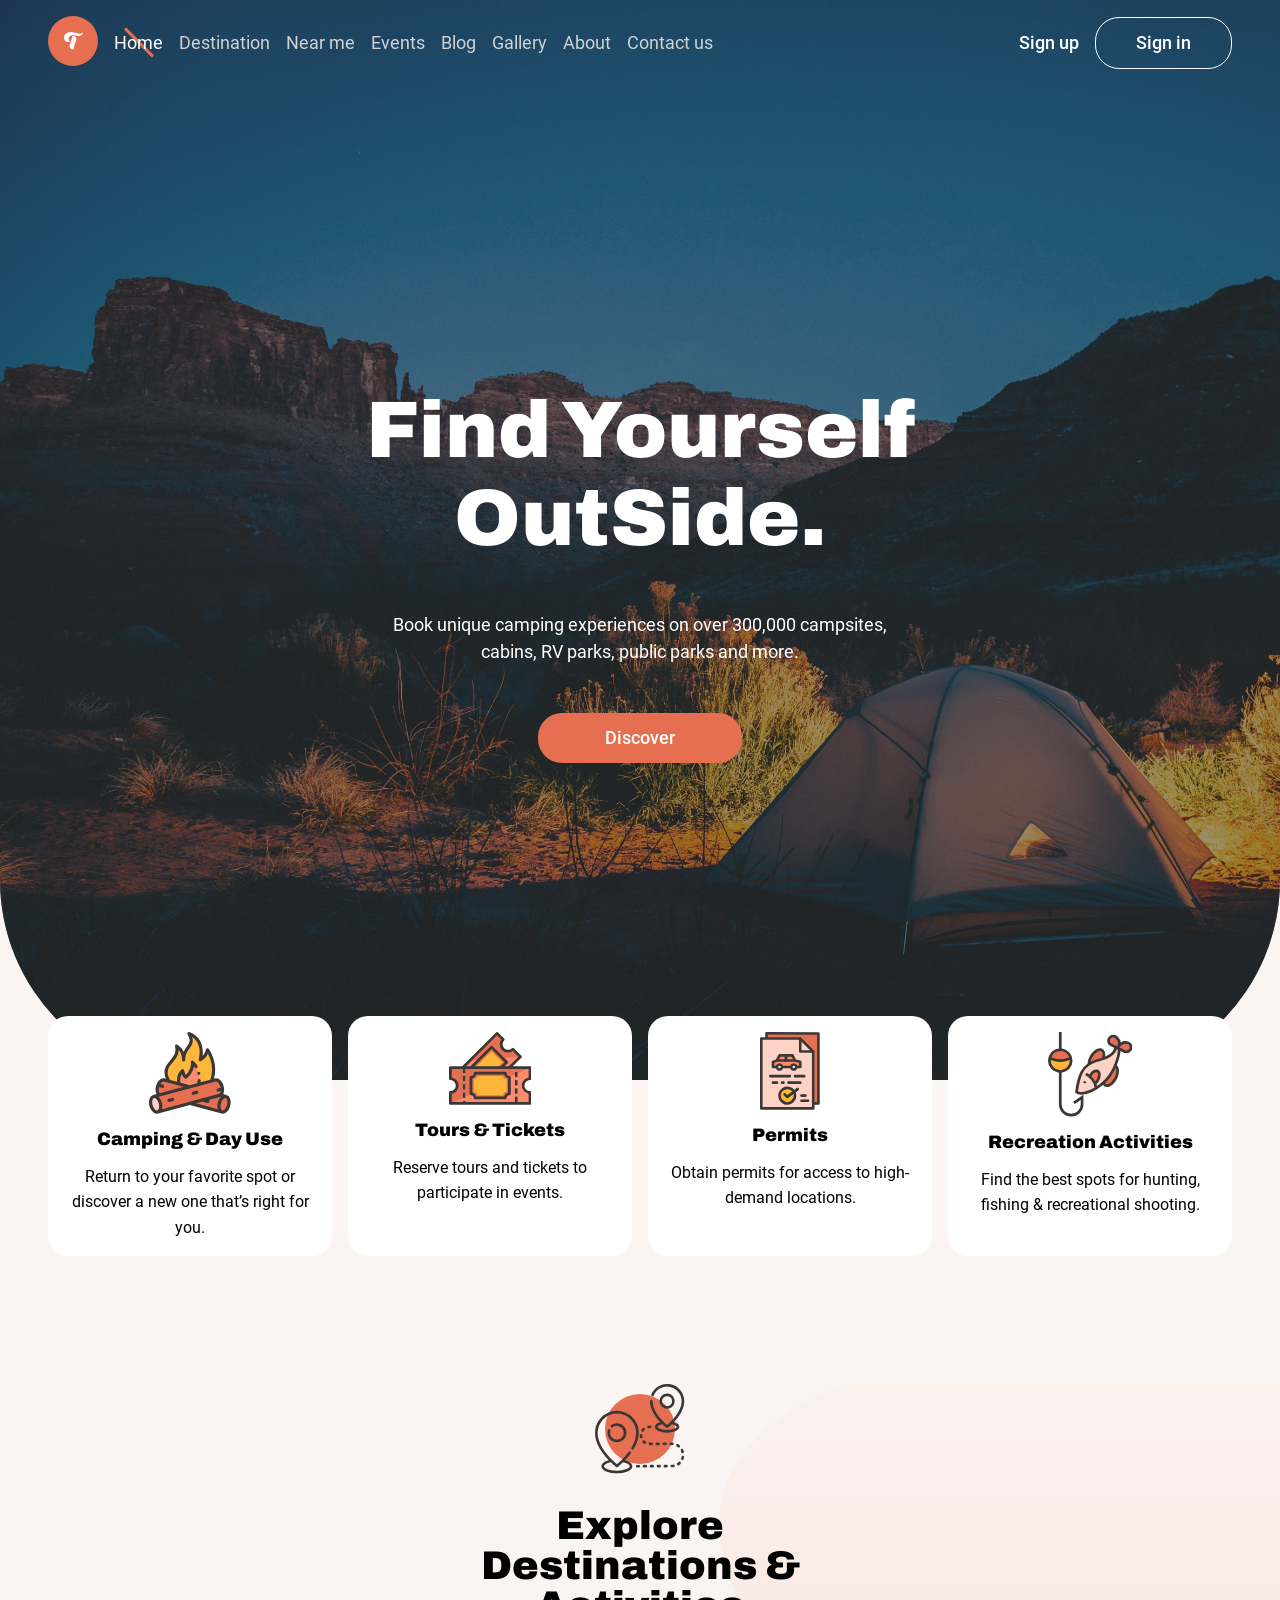
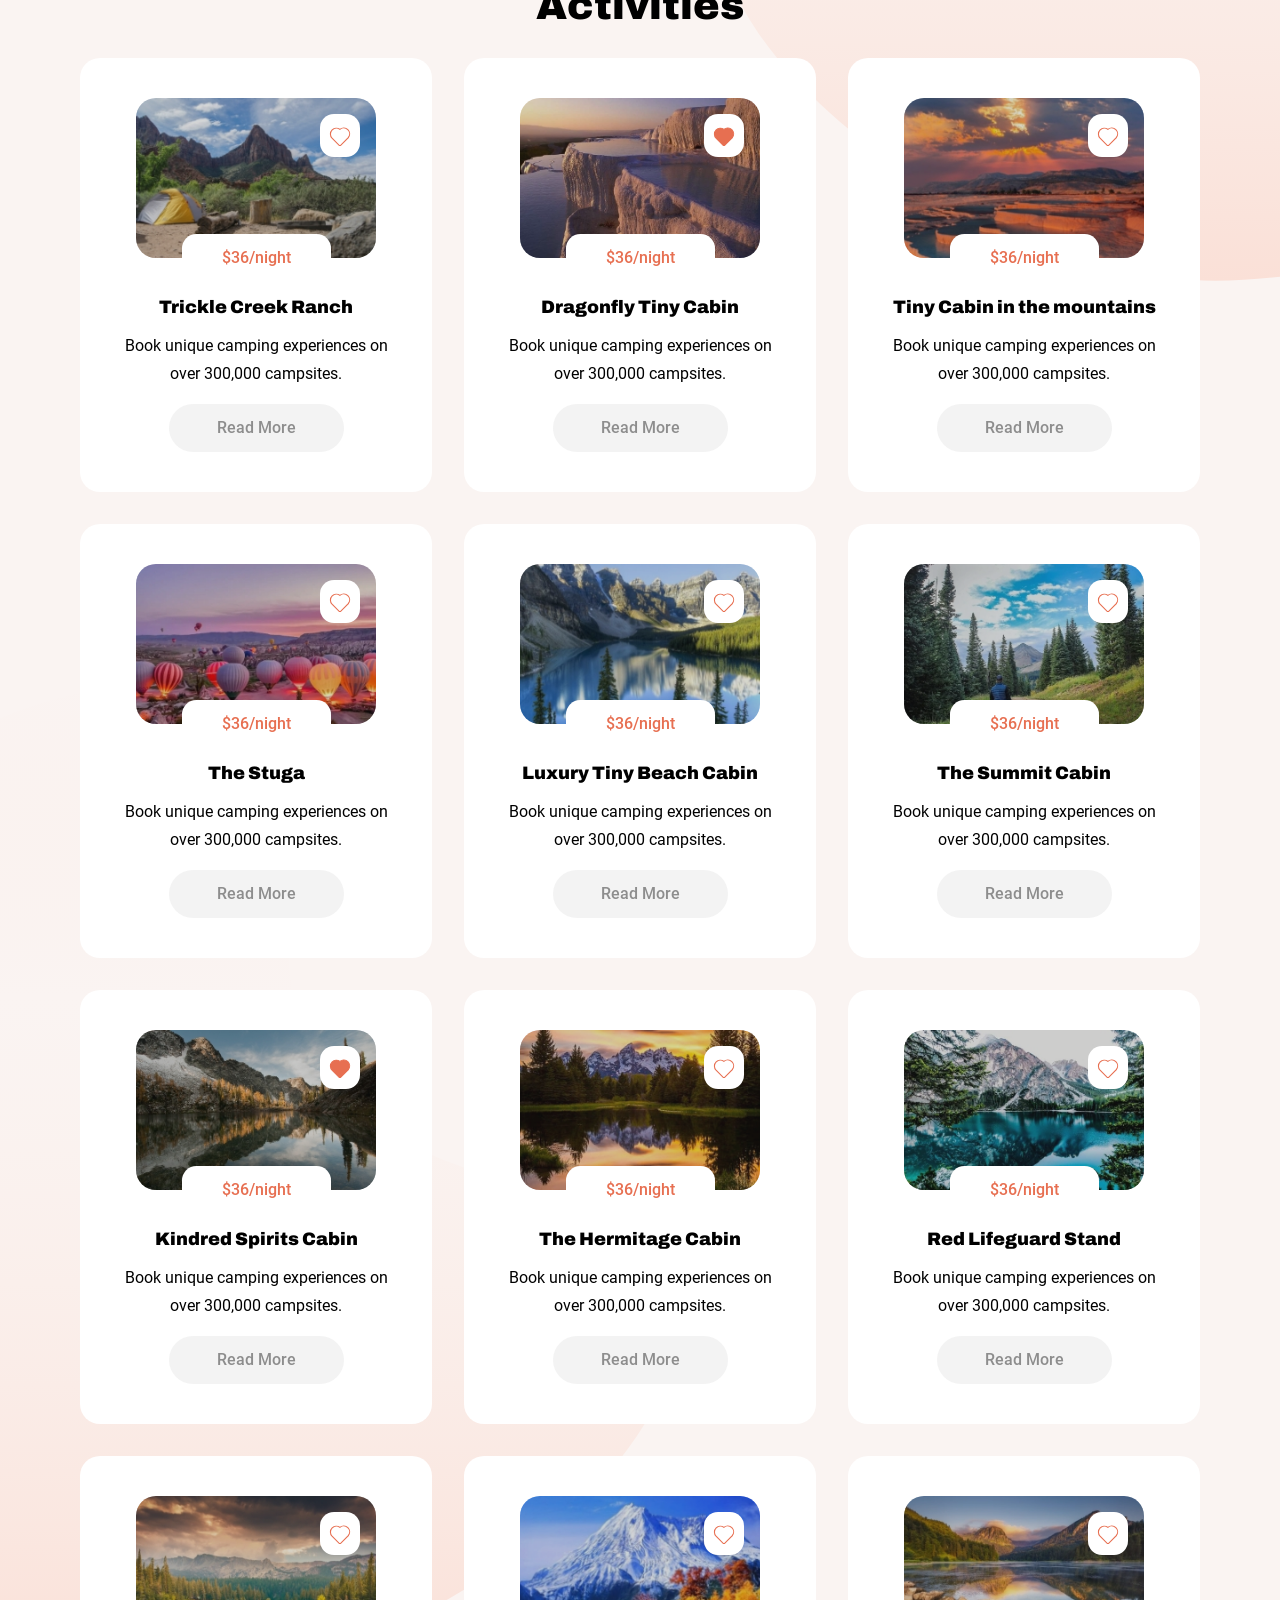
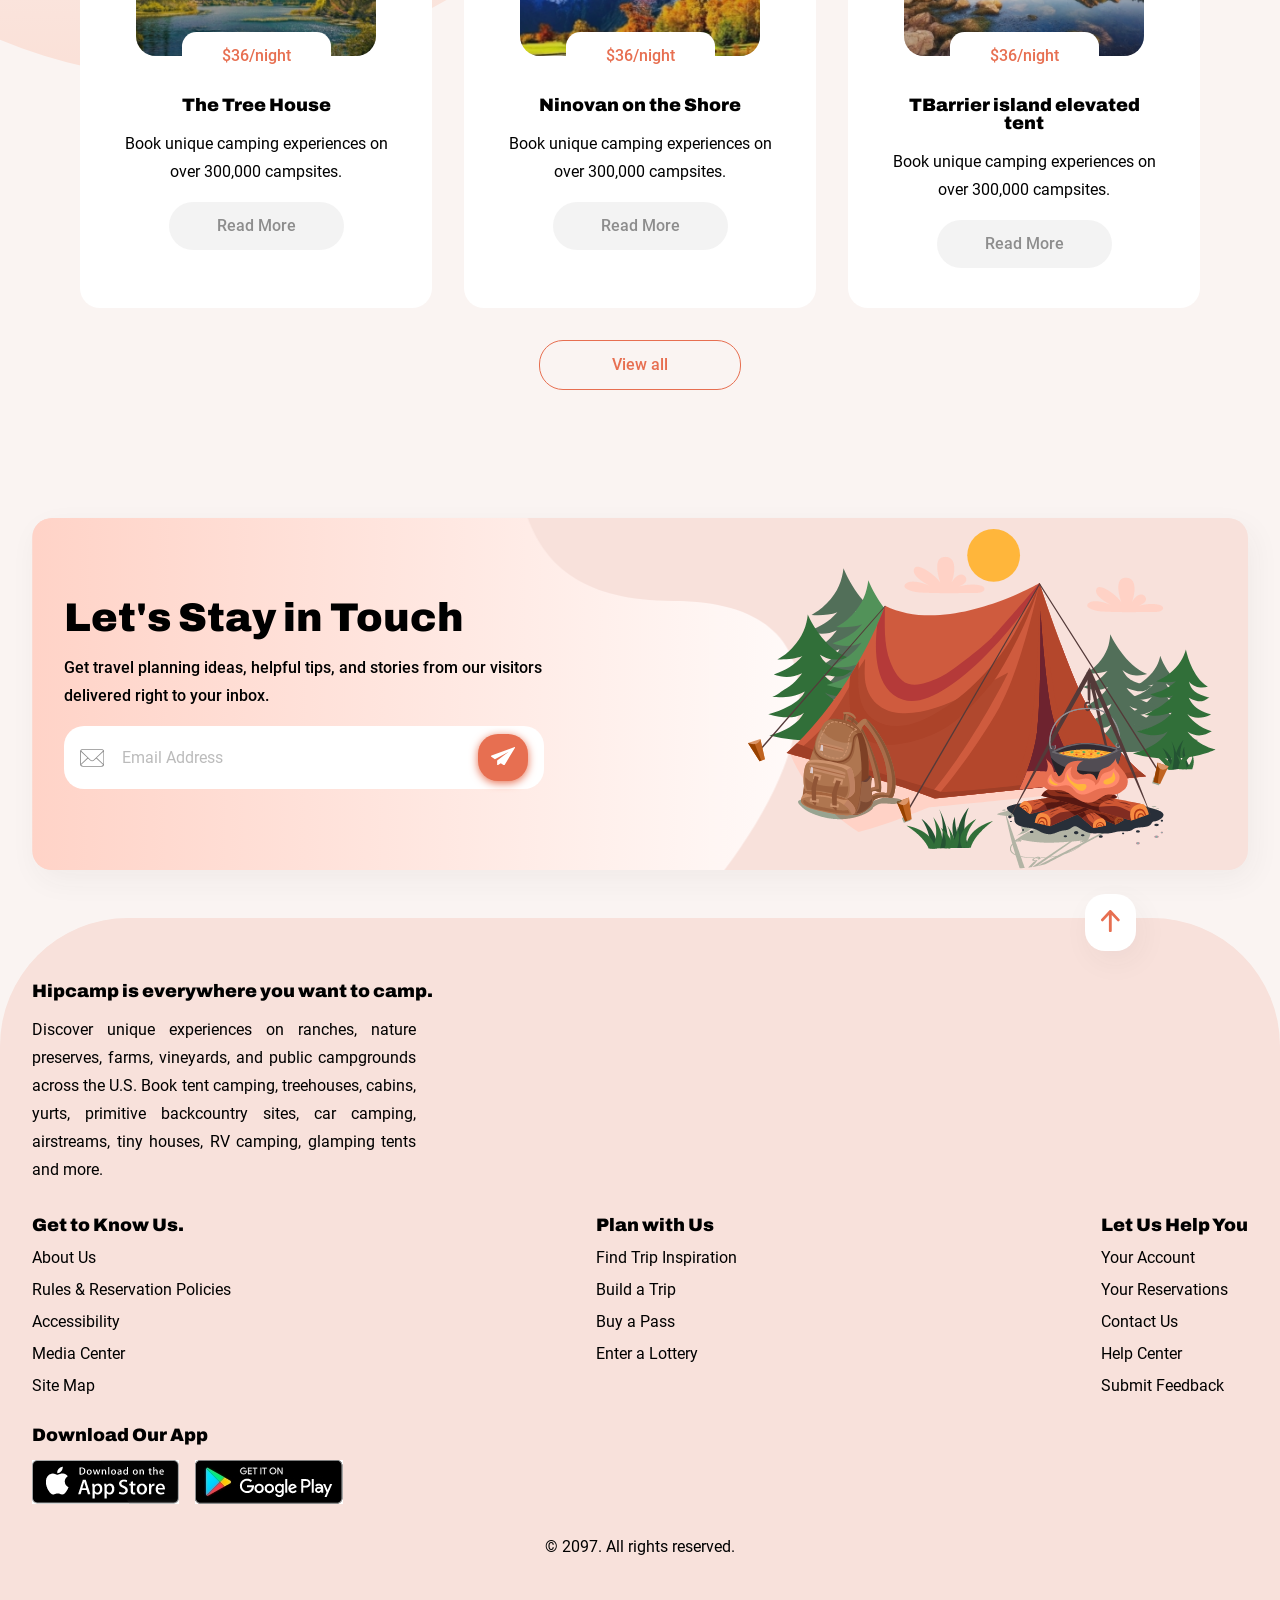
==== index/index.html @ ae7e3929 "Debug Shapes of Main" ====
<!DOCTYPE html>
<html lang="en" dir="ltr">
<head>
    <meta charset="UTF-8">
    <meta name="viewport" content="width=device-width, initial-scale=1.0">

    <link rel="stylesheet" href="../styles/ResetCss.css">
    <link rel="stylesheet" href="../styles/Add_fonts.css">
    <link rel="stylesheet" href="../styles/root.css">

    <link rel="stylesheet" href="../styles/HeaderStyle.css">
    <link rel="stylesheet" href="../styles/MainStyle.css">
    <link rel="stylesheet" href="../styles/FooterStyle.css">

    <link rel="stylesheet" href="../styles/RES_Header.css">
    <link rel="stylesheet" href="../styles/RES_Main.css">
    <link rel="stylesheet" href="../styles/RES_Footer.css">
    <link rel="stylesheet" href="../styles/RES_ExtraLargeSizes.css">





    <link rel="stylesheet" href="../styles/TransAndAnim.css">


    <link rel="Icon" href="../images/favIcon/fav_icon.svg">
    <title>Camping Web</title>
    
</head>
<body>
    <header class="Header-Container">
        
        <section class="Header-Top-Container">
            <nav class="Top__navigation-Container">
                <section class="navigation-left-views">
                    <div class="navigation-left-views__items   navigation-left-views__Webicon">
                        <a href="#">
                            <svg xmlns="http://www.w3.org/2000/svg" width="50" height="50" viewBox="0 0 50 50"><g transform="translate(0 -0.266)"><circle cx="25" cy="25" r="25" transform="translate(0 0.266)" fill="#e76f51"/><path d="M18.962-15.292a4.18,4.18,0,0,1-.3,1.237A3.231,3.231,0,0,1,17.951-13a3.642,3.642,0,0,1-1.139.756,5.089,5.089,0,0,1-1.6.373,7.131,7.131,0,0,1-1.757-.059q-.854-.137-1.7-.314t-1.678-.324A6.871,6.871,0,0,0,8.4-12.661a5.757,5.757,0,0,0-1.394.294,3.813,3.813,0,0,0-1.217.677,3.266,3.266,0,0,0-.854,1.119,3.674,3.674,0,0,0-.324,1.6,3.04,3.04,0,0,0,.236,1.227,4.13,4.13,0,0,0,.54.923,3.008,3.008,0,0,0,.579.579q.275.2.353.177a6.332,6.332,0,0,1-2.748.2A4.347,4.347,0,0,1,1.53-6.762,4.028,4.028,0,0,1,.313-8.46a4.731,4.731,0,0,1-.275-2.2,5.461,5.461,0,0,1,.638-2.12,5.239,5.239,0,0,1,1.355-1.6,6.385,6.385,0,0,1,1.953-1.031,8.462,8.462,0,0,1,2.434-.412,10.11,10.11,0,0,1,2.365.2q1.148.236,2.248.55t2.13.6a10.79,10.79,0,0,0,2.022.363,5.8,5.8,0,0,0,1.934-.167A4.707,4.707,0,0,0,18.962-15.292ZM7.93-9.343q.039-.118.147-.471a3.866,3.866,0,0,0,.147-.756,2.423,2.423,0,0,0-.049-.785.807.807,0,0,0-.422-.559q.393.02.471.02h.51a4.481,4.481,0,0,1,2.13.53,3.007,3.007,0,0,1,1.129,1.129,2.883,2.883,0,0,1,.353,1.384,3.964,3.964,0,0,1-.2,1.3L9.971-1.118Q9.932-1,9.824-.647a3.866,3.866,0,0,0-.147.756,2.423,2.423,0,0,0,.049.785.807.807,0,0,0,.422.559q-.393-.02-.471-.02h-.51A4.481,4.481,0,0,1,7.037.9,3.007,3.007,0,0,1,5.908-.225a2.883,2.883,0,0,1-.353-1.384,3.964,3.964,0,0,1,.2-1.3Z" transform="translate(15.989 32.095)" fill="#fff"/></g></svg>
                        </a>
                    </div>
                    <div class="navigation-left-views__items   navigation-left-views__text --SelectedTab"><a href="#">Home</a></div>
                    <div class="navigation-left-views__items   navigation-left-views__text"><a href="#">Destination</a></div>
                    <div class="navigation-left-views__items   navigation-left-views__text"><a href="#">Near me</a> </div>
                    <div class="navigation-left-views__items   navigation-left-views__text"><a href="#">Events</a></div>
                    <div class="navigation-left-views__items   navigation-left-views__text"><a href="#">Blog</a></div>
                    <div class="navigation-left-views__items   navigation-left-views__text"><a href="#">Gallery</a></div>
                    <div class="navigation-left-views__items   navigation-left-views__text"><a href="#">About</a></div>
                    <div class="navigation-left-views__items   navigation-left-views__text"><a href="#">Contact us</a> </div>



                </section>
                <section class="TopHeadr-Container-buttons">
                    <a href="#" class="__nav-buttons">Sign up</a>
                    <a href="#" class="__nav-buttons">Sign in</a>
                </section>
                <div class="navigation-views__Menuicon">
                    <a href="#">
                        <svg xmlns="http://www.w3.org/2000/svg" width="22.487" height="13" viewBox="0 0 22.487 13">
                            <g id="Group_319" data-name="Group 319" transform="translate(-358.756 -58.5)">
                              <line id="Line_2" data-name="Line 2" x2="20.487" transform="translate(359.756 59.5)" fill="none" stroke="#e76f51" stroke-linecap="round" stroke-width="2"/>
                              <line id="Line_3" data-name="Line 3" x2="20.487" transform="translate(359.756 65.5)" fill="none" stroke="#e76f51" stroke-linecap="round" stroke-width="2"/>
                              <line id="Line_4" data-name="Line 4" x2="20.487" transform="translate(359.756 70.5)" fill="none" stroke="#e76f51" stroke-linecap="round" stroke-width="2"/>
                            </g>
                          </svg>
                    </a>
                </div>
            </nav>
            <section class="Container_Top__title-Continer">
                <div class="Top__title-Continer">
                    <div class="Top__title--items   __title--item-tilte">
                        <h1>Find Yourself OutSide.</h1>
                    </div>
                    <div class="Top__title--items  __title--item-detail">
                        <p>Book unique camping experiences on over 300,000 campsites, cabins, RV parks, public parks and more.</p>
                    </div>
                    <div class="Top__title--items  __title--item-button">
                        <a href="#" class="__title--item-Discover-button">Discover</a>
                    </div>
                </div>
            </section>

        </section>

        <section class="Header-Bottom-Container">
            <div class="Header-Bottom-Container__item-Continer">
                <div class="Header-Bottom-Container__items-icon">
                    <svg xmlns="http://www.w3.org/2000/svg" width="81.718" height="81.654" viewBox="0 0 81.718 81.654"><g transform="translate(0 1.595)"><ellipse cx="4.784" cy="7.974" rx="4.784" ry="7.974" transform="translate(0 64.202) rotate(-15.009)" fill="#ffd2c6"/><path d="M28.8,317.021c2.552-.684,5.545,2.21,6.685,6.464s-.005,8.257-2.558,8.941l32.106-8.6L94.7,315.873a2.971,2.971,0,0,0,.855-.383c1.939-1.263,2.706-4.813,1.7-8.557-1.14-4.254-4.133-7.148-6.685-6.464l-3.788,1.015-13.1,3.511-8.648,2.317L34.517,315.49Z" transform="translate(-24.195 -254.061)" fill="#e76f51" fill-rule="evenodd"/><path d="M286.522,395.186Zm-.855.383L256,403.518l32.106,8.6c-2.552-.684-3.7-4.687-2.558-8.941s4.133-7.148,6.685-6.464l-5.712-1.531A2.969,2.969,0,0,1,285.668,395.569Z" transform="translate(-215.158 -333.757)" fill="#e76f51" fill-rule="evenodd"/><ellipse cx="7.974" cy="4.784" rx="7.974" ry="4.784" transform="translate(68.344 77.133) rotate(-74.991)" fill="#e76f51"/><path d="M53.322,315.491l30.521-8.178-10.568-2.832-10.228-2.74L58.3,300.47c-2.552-.684-5.545,2.21-6.685,6.464C50.615,310.678,51.383,314.228,53.322,315.491Z" transform="translate(-43 -254.062)" fill="#e76f51" fill-rule="evenodd"/><path d="M186.27,210.689l10.568,2.832,8.648-2.317c2.776-11.318-2.276-18.89-6.024-22.422,1.116,9.33-6.7,14.991-6.7,14.991-2.791-2.073-3.11-6.379-3.11-6.379-3.649,3.649-4.961,7.633-3.383,13.3Z" transform="translate(-155.995 -160.269)" fill="#ff8a6c" fill-rule="evenodd"/><path d="M120.047,60.42c-1.578-5.663-.266-9.646,3.383-13.3,0,0,.319,4.306,3.11,6.379,0,0,7.814-5.662,6.7-14.991,3.748,3.532,8.8,11.1,6.024,22.422l13.1-3.511c6.324-16.937-4.075-31.235-4.075-31.235a14.4,14.4,0,0,1-7.177,9.967C145.978,14.387,129.711,10,129.711,10c7.254,13.2-5.263,12.039-5.263,26.314,0-5.84-1.754-10.207-7.1-13.795,3.943,15.923-18.359,16.993-7.533,35.16Z" transform="translate(-89.772 -10.001)" fill="#ffb63b" fill-rule="evenodd"/></g><g transform="translate(0.016)"><path d="M81.256,67.249a5.7,5.7,0,0,0-3.784-4.233l-3.332-.893a7.94,7.94,0,0,0,.549-1.407,12.724,12.724,0,0,0-.1-6.66c-1.389-5.183-5.183-8.518-8.638-7.592l-.962.258a35.492,35.492,0,0,0-.566-20.169,36.758,36.758,0,0,0-4.633-9.706,1.595,1.595,0,0,0-2.859.656,12.516,12.516,0,0,1-3.351,6.539c1.126-9.475-1.95-15.288-4.952-18.6A18.966,18.966,0,0,0,40.338.056a1.595,1.595,0,0,0-1.813,2.308C42.093,8.856,40.516,11,37.9,14.539a26.973,26.973,0,0,0-3.226,5.224,16.847,16.847,0,0,0-6.225-6.972A1.595,1.595,0,0,0,26.015,14.5c1.575,6.36-1.55,10.046-4.859,13.948-3.791,4.472-8.034,9.479-4.192,18.355L15.7,46.463c-3.455-.926-7.25,2.409-8.638,7.592a11.7,11.7,0,0,0,.451,8.067l-3.333.893A5.7,5.7,0,0,0,.4,67.249,13.622,13.622,0,0,0,3.74,79.727a6.2,6.2,0,0,0,4.229,1.927A4.487,4.487,0,0,0,9.133,81.5h0l31.692-8.492L72.519,81.5a4.513,4.513,0,0,0,1.172.154c3.1,0,6.233-3.145,7.466-7.746a12.727,12.727,0,0,0,.1-6.661Zm-14.478-17.7c1.457-.39,3.787,1.81,4.732,5.336.074.277.137.555.189.833l-2.944.789a1.595,1.595,0,1,0,.825,3.081l2.224-.6a6.692,6.692,0,0,1-.181.85,2.681,2.681,0,0,1-1.543,2.03L12.935,77.18a12.656,12.656,0,0,0-.117-6.573,12.771,12.771,0,0,0-3.18-5.752ZM23.589,30.51c2.847-3.358,6-7.08,6.043-12.6,2.4,2.566,3.432,5.675,3.432,10.005a1.595,1.595,0,0,0,3.19,0c0-5.763,2.143-8.669,4.215-11.478,2.272-3.081,4.441-6.023,2.665-11.523a16.291,16.291,0,0,1,3.233,2.785c4.139,4.657,5.283,11.288,3.4,19.709a1.595,1.595,0,0,0,2.254,1.782,16.01,16.01,0,0,0,6.942-7.5,37.34,37.34,0,0,1,2.454,5.94,31.419,31.419,0,0,1-.065,20.07l-9.817,2.63c.09-.58.163-1.157.216-1.728a1.595,1.595,0,0,0-3.176-.293,25.921,25.921,0,0,1-.449,2.934l-7.3,1.956-9.252-2.479a10.392,10.392,0,0,1,1.26-8.525A9.123,9.123,0,0,0,35.8,46.379a1.6,1.6,0,0,0,1.887.011c.3-.215,6.21-4.59,7.3-12.067.247.353.494.728.736,1.127A1.595,1.595,0,0,0,48.447,33.8a23.5,23.5,0,0,0-3.9-4.849,1.595,1.595,0,0,0-2.677,1.35,13.912,13.912,0,0,1-2.592,9.8,18.188,18.188,0,0,1-2.453,2.845A9.373,9.373,0,0,1,35.232,38.6a1.595,1.595,0,0,0-2.718-1.01C28.929,41.176,27.52,45.1,28.169,49.8l-7.087-1.9c-4.917-8.637-1.632-12.512,2.508-17.4ZM10.1,55.064l3.04.815a1.595,1.595,0,0,0,.825-3.081l-2.648-.71c1.1-1.824,2.544-2.816,3.56-2.544l19.79,5.3L10.718,61.263C9.836,60.173,9.406,57.809,10.1,55.064Zm-6.52,18.02a9.653,9.653,0,0,1-.113-4.958A2.681,2.681,0,0,1,5.006,66.1a1.34,1.34,0,0,1,.348-.044,3.113,3.113,0,0,1,2,1.031,9.652,9.652,0,0,1,2.381,4.35c.945,3.527.025,6.6-1.43,6.987a2.682,2.682,0,0,1-2.351-.986,9.651,9.651,0,0,1-2.381-4.35Zm49.9-3.466c.025.008.049.017.074.024l4.917,1.317a1.594,1.594,0,0,0,1.107-2.975l11.327-3.035a4.456,4.456,0,0,0,.632-.222l.477.128a13.626,13.626,0,0,0-3.3,12.325L46.988,71.358Zm24.6,3.466c-.945,3.527-3.28,5.726-4.732,5.336s-2.375-3.461-1.43-6.987a9.65,9.65,0,0,1,2.381-4.35,3.112,3.112,0,0,1,2-1.031,1.347,1.347,0,0,1,.348.044,2.681,2.681,0,0,1,1.543,2.03A9.651,9.651,0,0,1,78.077,73.083Z" transform="translate(0.001 -0.001)" fill="#3b3735"/><path d="M301.967,250.476a1.6,1.6,0,1,0,1.6-1.595h0A1.594,1.594,0,0,0,301.967,250.476Z" transform="translate(-253.809 -209.19)" fill="#3b3735"/><path d="M116.819,417.224a1.6,1.6,0,0,0,.414-.055l3.513-.941a1.595,1.595,0,1,0-.825-3.081l-3.513.941a1.595,1.595,0,0,0,.412,3.136Z" transform="translate(-96.848 -347.213)" fill="#3b3735"/><path d="M268.806,372.174a1.6,1.6,0,0,0,.414-.055l3.513-.941a1.595,1.595,0,0,0-.825-3.081l-3.513.941a1.6,1.6,0,0,0,.412,3.136Z" transform="translate(-224.597 -309.347)" fill="#3b3735"/></g></svg>
                </div>
                <div class="Header-Bottom-Container__items-title">
                    <h5>Camping & Day Use</h5>
                </div>
                <div class="Header-Bottom-Container__items-details">
                    <p class="REB-Regular__details-2">Return to your favorite spot or discover a new one that’s right for you.</p>
                </div>
            </div>

            <div class="Header-Bottom-Container__item-Continer">
                <div class="Header-Bottom-Container__items-icon">
                    <svg xmlns="http://www.w3.org/2000/svg" width="82.405" height="72.79" viewBox="0 0 82.405 72.79"><g transform="translate(0 -28.001)"><path d="M123.552,51.843a6.868,6.868,0,0,1-9.713-9.713L107.709,36,72,71.708h46.7l12.361-12.361Z" transform="translate(-59.639 -6.625)" fill="#e76f51"/><path d="M72,184.36h46.7L131.057,172l-50.816,4.12Z" transform="translate(-59.639 -119.277)" fill="#ff8a6c"/><path d="M128,136.6,148.6,116l15.108,15.108-5.494,5.494Z" transform="translate(-106.025 -72.891)" fill="#e76f51"/><path d="M152,156.48,168.389,140l11.079,11.079-5.311,5.4Z" transform="translate(-125.905 -92.771)" fill="#ffb63b"/><path d="M80.791,253.853a6.867,6.867,0,0,1,6.867-6.867V236H8v10.987A6.867,6.867,0,0,1,8,260.72v10.987H87.658V260.72A6.867,6.867,0,0,1,80.791,253.853Z" transform="translate(-6.627 -172.29)" fill="#e76f51"/><path d="M8,271.708H87.658V260.72a6.867,6.867,0,0,1,0-13.734V236Z" transform="translate(-6.627 -172.29)" fill="#ff8a6c"/><g transform="translate(13.734 63.709)"><path d="M384,260h2.747v5.494H384Z" transform="translate(-331.81 -255.879)" fill="#fff"/><path d="M384,308h2.747v5.494H384Z" transform="translate(-331.81 -295.638)" fill="#fff"/><path d="M384,356h2.747v5.494H384Z" transform="translate(-331.81 -335.398)" fill="#fff"/><path d="M384,404h2.747v5.494H384Z" transform="translate(-331.81 -375.157)" fill="#fff"/><path d="M80,236h2.747v5.494H80Z" transform="translate(-80 -235.999)" fill="#fff"/><path d="M80,284h2.747v5.494H80Z" transform="translate(-80 -275.759)" fill="#fff"/><path d="M80,332h2.747v5.494H80Z" transform="translate(-80 -315.518)" fill="#fff"/><path d="M80,380h2.747v5.494H80Z" transform="translate(-80 -355.278)" fill="#fff"/><path d="M80,428h2.747v2.747H80Z" transform="translate(-80 -395.037)" fill="#fff"/></g><path d="M166.456,288.6V272.119a4.12,4.12,0,0,1-4.12-4.12H132.12a4.12,4.12,0,0,1-4.12,4.12V288.6a4.12,4.12,0,0,1,4.12,4.12h30.215A4.12,4.12,0,0,1,166.456,288.6Z" transform="translate(-106.025 -198.796)" fill="#e76f51"/><path d="M176.962,300.023V287.2a3.379,3.379,0,0,1-3.531-3.2h-25.9A3.379,3.379,0,0,1,144,287.2v12.819a3.379,3.379,0,0,1,3.531,3.2h25.9A3.379,3.379,0,0,1,176.962,300.023Z" transform="translate(-119.279 -212.049)" fill="#ffb63b"/><g transform="translate(0 28.001)"><path d="M81.031,76.07A1.373,1.373,0,0,0,82.4,74.7V63.709a1.373,1.373,0,0,0-1.373-1.373H63.75l8.643-8.643a1.373,1.373,0,0,0,0-1.942l-7.506-7.5a1.373,1.373,0,0,0-1.942,0,5.494,5.494,0,1,1-7.769-7.771,1.373,1.373,0,0,0,0-1.942L49.045,28.4a1.373,1.373,0,0,0-1.942,0L13.17,62.336H1.373A1.373,1.373,0,0,0,0,63.709V74.7A1.373,1.373,0,0,0,1.373,76.07a5.494,5.494,0,0,1,0,10.987A1.373,1.373,0,0,0,0,88.431V99.418a1.373,1.373,0,0,0,1.373,1.373H81.031A1.373,1.373,0,0,0,82.4,99.418V88.431a1.373,1.373,0,0,0-1.373-1.373,5.494,5.494,0,1,1,0-10.987ZM48.069,31.316l4.269,4.269a8.24,8.24,0,0,0,11.494,11.5l5.647,5.642-9.614,9.614H55.509l3.149-3.149a1.373,1.373,0,0,0,0-1.942L43.551,42.137a1.373,1.373,0,0,0-1.942,0l-20.2,20.2H17.054ZM25.294,62.336,42.576,45.05l13.17,13.166-4.12,4.12ZM79.658,89.69v8.354H68.671V92.551H65.924v5.494H16.481V96.671H13.734v1.373H2.747V89.69a8.24,8.24,0,0,0,0-16.253V65.083H13.734V69.2h2.747v-4.12H79.658v8.354a8.24,8.24,0,0,0,0,16.253Z" transform="translate(0 -28.001)" fill="#3b3735"/><path d="M384.024,260h2.747v5.494h-2.747Z" transform="translate(-318.096 -220.17)" fill="#3b3735"/><path d="M384.024,308h2.747v5.494h-2.747Z" transform="translate(-318.096 -259.93)" fill="#3b3735"/><path d="M384.024,356h2.747v5.494h-2.747Z" transform="translate(-318.096 -299.69)" fill="#3b3735"/><path d="M80.024,284h2.747v5.494H80.024Z" transform="translate(-66.286 -240.05)" fill="#3b3735"/><path d="M80.024,332h2.747v5.494H80.024Z" transform="translate(-66.286 -279.81)" fill="#3b3735"/><path d="M80.024,380h2.747v5.494H80.024Z" transform="translate(-66.286 -319.569)" fill="#3b3735"/><path d="M159.829,264.119a2.747,2.747,0,0,1-2.747-2.747A1.373,1.373,0,0,0,155.709,260H125.494a1.373,1.373,0,0,0-1.373,1.373,2.747,2.747,0,0,1-2.747,2.747A1.373,1.373,0,0,0,120,265.493v16.481a1.374,1.374,0,0,0,1.373,1.373,2.747,2.747,0,0,1,2.747,2.747,1.373,1.373,0,0,0,1.373,1.373h30.215a1.373,1.373,0,0,0,1.373-1.373,2.747,2.747,0,0,1,2.747-2.747,1.373,1.373,0,0,0,1.373-1.373V265.493A1.373,1.373,0,0,0,159.829,264.119Zm-1.373,16.654a5.515,5.515,0,0,0-3.943,3.947H126.7a5.517,5.517,0,0,0-3.95-3.947v-14.08a5.517,5.517,0,0,0,3.95-3.947h27.816a5.516,5.516,0,0,0,3.943,3.947Z" transform="translate(-99.399 -220.17)" fill="#3b3735"/></g></g></svg>
                </div>
                <div class="Header-Bottom-Container__items-title">
                    <h5>Tours & Tickets</h5>
                </div>
                <div class="Header-Bottom-Container__items-details">
                    <p class="REB-Regular__details-2">Reserve tours and tickets to participate in events.</p>
                </div>
            </div>

            <div class="Header-Bottom-Container__item-Continer">
                <div class="Header-Bottom-Container__items-icon">
                    <svg xmlns="http://www.w3.org/2000/svg" width="59.735" height="77.729" viewBox="0 0 59.735 77.729"><g transform="translate(-88 -16)"><path d="M179.943,94.123H128V24l51.943.186Z" transform="translate(-33.507 -6.701)" fill="#e76f51"/><path d="M176.047,114.228H128V48h35.062l12.986,12.986Z" transform="translate(-33.507 -26.806)" fill="#ff8a6c"/><path d="M147.943,125.938H96V56h38.957l12.986,12.986Z" transform="translate(-6.701 -33.507)" fill="#ffd2c6"/><path d="M195.27,171.687H168v-5.194l3.9-1.3,2.6-5.194h12.986l2.6,5.194,5.194,1.3Z" transform="translate(-67.014 -120.626)" fill="#ff8a6c"/><path d="M210.18,165.194H192L194.6,160h12.986Z" transform="translate(-87.118 -120.626)" fill="#ff8a6c"/><ellipse cx="3.5" cy="3" rx="3.5" ry="3" transform="translate(103.867 48.436)" fill="#eaeae8"/><ellipse cx="2.5" cy="3" rx="2.5" ry="3" transform="translate(118.867 48.436)" fill="#eaeae8"/><path d="M194.6,221.194a2.6,2.6,0,1,1,2.6-2.6A2.6,2.6,0,0,1,194.6,221.194Zm0-3.9a1.3,1.3,0,1,0,1.3,1.3A1.3,1.3,0,0,0,194.6,217.3Z" transform="translate(-87.118 -167.535)" fill="#cbcbcb"/><path d="M282.6,221.194a2.6,2.6,0,1,1,2.6-2.6A2.6,2.6,0,0,1,282.6,221.194Zm0-3.9a1.3,1.3,0,1,0,1.3,1.3A1.3,1.3,0,0,0,282.6,217.3Z" transform="translate(-160.834 -167.535)" fill="#cbcbcb"/><path d="M240,160h2.6v6.493H240Z" transform="translate(-127.327 -120.626)" fill="#0bafea"/><path d="M348.986,68.986H336V56Z" transform="translate(-207.744 -33.507)" fill="#ffd2c6"/><g transform="translate(97.09 58.853)"><path d="M164.777,282.6H145.3a1.3,1.3,0,1,1,0-2.6h19.479a1.3,1.3,0,1,1,0,2.6Z" transform="translate(-144 -280)" fill="#cbcbcb"/><path d="M165.194,322.6h-3.9a1.3,1.3,0,0,1,0-2.6h3.9a1.3,1.3,0,0,1,0,2.6Z" transform="translate(-157.403 -313.507)" fill="#cbcbcb"/><path d="M218.6,322.6h-1.3a1.3,1.3,0,1,1,0-2.6h1.3a1.3,1.3,0,1,1,0,2.6Z" transform="translate(-204.313 -313.507)" fill="#cbcbcb"/><path d="M268.986,322.6H257.3a1.3,1.3,0,1,1,0-2.6h11.687a1.3,1.3,0,0,1,0,2.6Z" transform="translate(-237.82 -313.507)" fill="#cbcbcb"/></g><circle cx="7.5" cy="7.5" r="7.5" transform="translate(106.867 72.436)" fill="#ffb63b"/><path d="M235.894,370.388a1.3,1.3,0,0,1-.919-.38l-2.6-2.6a1.3,1.3,0,0,1,1.837-1.837l1.8,1.8,9.488-7.116a1.3,1.3,0,1,1,1.558,2.078l-10.389,7.791A1.3,1.3,0,0,1,235.894,370.388Z" transform="translate(-120.624 -288.161)" fill="#02a437"/><path d="M306.389,282.6H297.3a1.3,1.3,0,1,1,0-2.6h9.09a1.3,1.3,0,1,1,0,2.6Z" transform="translate(-174.237 -221.147)" fill="#cbcbcb"/><path d="M341.194,402.6h-3.9a1.3,1.3,0,0,1,0-2.6h3.9a1.3,1.3,0,0,1,0,2.6Z" transform="translate(-207.744 -321.668)" fill="#cbcbcb"/><path d="M343.791,434.6H337.3a1.3,1.3,0,1,1,0-2.6h6.493a1.3,1.3,0,0,1,0,2.6Z" transform="translate(-207.744 -348.474)" fill="#cbcbcb"/><g transform="translate(88 16)"><path d="M146.441,16.186,94.5,16h0a1.3,1.3,0,0,0-1.3,1.3v3.9H89.3a1.3,1.3,0,0,0-1.3,1.3V92.431a1.3,1.3,0,0,0,1.3,1.3h51.943a1.3,1.3,0,0,0,1.3-1.3V88.72h3.9a1.3,1.3,0,0,0,1.3-1.3V17.484A1.3,1.3,0,0,0,146.441,16.186Zm-6.5,74.946H90.6V23.791h36.36V35.479a1.3,1.3,0,0,0,1.3,1.3h11.687Zm-10.389-65.5,8.552,8.552h-8.552Zm15.583,60.5h-2.6V35.479a1.3,1.3,0,0,0-.38-.918L129.174,21.575a1.3,1.3,0,0,0-.918-.38H95.791V18.6l49.346.176Z" transform="translate(-88 -16)" fill="#3b3735"/><path d="M161.3,166.284h2.821a3.9,3.9,0,0,0,7.345,0h6.94a3.9,3.9,0,0,0,7.345,0h2.821a1.3,1.3,0,0,0,1.3-1.3v-5.194a1.3,1.3,0,0,0-.984-1.26l-4.615-1.154-2.33-4.66a1.3,1.3,0,0,0-1.161-.718H167.791a1.3,1.3,0,0,0-1.161.718l-2.357,4.713-3.386,1.128a1.3,1.3,0,0,0-.888,1.232v5.194A1.3,1.3,0,0,0,161.3,166.284Zm6.493,0a1.3,1.3,0,1,1,1.3-1.3A1.3,1.3,0,0,1,167.791,166.284Zm14.284,0a1.3,1.3,0,1,1,1.3-1.3A1.3,1.3,0,0,1,182.076,166.284Zm-.8-9.09h-5.69v-2.6h4.392Zm-12.679-2.6h4.392v2.6H167.3Zm-6,6.13,2.808-.936h17.81l4.055,1.014v2.882h-1.522a3.9,3.9,0,0,0-7.345,0h-6.94a3.9,3.9,0,0,0-7.345,0H162.6Z" transform="translate(-148.313 -129.924)" fill="#3b3735"/><path d="M166.076,281.3a1.3,1.3,0,0,0-1.3-1.3H145.3a1.3,1.3,0,1,0,0,2.6h19.479A1.3,1.3,0,0,0,166.076,281.3Z" transform="translate(-134.91 -237.147)" fill="#3b3735"/><path d="M165.194,320h-3.9a1.3,1.3,0,0,0,0,2.6h3.9a1.3,1.3,0,0,0,0-2.6Z" transform="translate(-148.313 -270.654)" fill="#3b3735"/><path d="M217.3,320a1.3,1.3,0,1,0,0,2.6h1.3a1.3,1.3,0,1,0,0-2.6Z" transform="translate(-195.223 -270.654)" fill="#3b3735"/><path d="M270.284,321.3a1.3,1.3,0,0,0-1.3-1.3H257.3a1.3,1.3,0,1,0,0,2.6h11.687A1.3,1.3,0,0,0,270.284,321.3Z" transform="translate(-228.73 -270.654)" fill="#3b3735"/><path d="M218.946,353.691l-2.5,1.876a9.066,9.066,0,1,0,1.32,2.256l2.74-2.054a1.3,1.3,0,0,0-1.558-2.078Zm-3.117,7.532a6.5,6.5,0,1,1-1.461-4.1l-4.91,3.682-1.8-1.8a1.3,1.3,0,0,0-1.837,1.837l2.6,2.6a1.3,1.3,0,0,0,1.7.121l5.468-4.1a6.475,6.475,0,0,1,.245,1.764Z" transform="translate(-182.067 -297.592)" fill="#3b3735"/><path d="M296,281.3a1.3,1.3,0,0,0,1.3,1.3h9.09a1.3,1.3,0,1,0,0-2.6H297.3A1.3,1.3,0,0,0,296,281.3Z" transform="translate(-262.237 -237.147)" fill="#3b3735"/><path d="M337.3,400a1.3,1.3,0,0,0,0,2.6h3.9a1.3,1.3,0,0,0,0-2.6Z" transform="translate(-295.744 -337.668)" fill="#3b3735"/><path d="M343.791,432H337.3a1.3,1.3,0,1,0,0,2.6h6.493a1.3,1.3,0,0,0,0-2.6Z" transform="translate(-295.744 -364.474)" fill="#3b3735"/></g></g></svg>
                </div>
                <div class="Header-Bottom-Container__items-title">
                    <h5>Permits</h5>
                </div>
                <div class="Header-Bottom-Container__items-details">
                    <p class="REB-Regular__details-2">Obtain permits for access to high-demand locations.</p>
                </div>
            </div>
            
            <div class="Header-Bottom-Container__item-Continer">
                <div class="Header-Bottom-Container__items-icon">
                    <svg xmlns="http://www.w3.org/2000/svg" width="84.509" height="84.507" viewBox="0 0 84.509 84.507"><g transform="translate(-1 -1)"><path d="M64.444,13.662s.886,5.643-3.966,17.079c-.75,1.731-1.622,3.612-2.658,5.629a40.054,40.054,0,0,1-9.078,11.408,47.979,47.979,0,0,1-7.183,5.3v.014c-7.265,4.389-14.625,6.215-18.21,4.457L22,56.9s.94-11.64,5.207-19.941a19.382,19.382,0,0,1,7.02-7.728c4.539-2.917,9.909-4.048,14.748-5.7,4.73-1.608,8.941-3.707,11.354-8.423l1.418-2.767,1.349.668Z" transform="translate(7.623 4.117)" fill="#ffd2c6"/><g transform="translate(41.809 5.089)"><path d="M56.185,11.047a7.839,7.839,0,0,1-.886,3.6l-.709,1.39-1.349-.668-5.384-2.631a4.466,4.466,0,0,1-1.895-6.12A4.787,4.787,0,0,1,50.188,4a4.424,4.424,0,0,1,1.935.45,7.249,7.249,0,0,1,4.062,6.6Z" transform="translate(-25.68 -4)" fill="#e76f51"/><path d="M65.576,13.312a4.627,4.627,0,0,1-.532,2.167,4.682,4.682,0,0,1-6.161,2.167L53.5,15.016l-1.349-.654.709-1.39A7.992,7.992,0,0,1,59.906,8.61a7.372,7.372,0,0,1,3.23.75,4.373,4.373,0,0,1,2.44,3.953Z" transform="translate(-23.24 -2.326)" fill="#e76f51"/><path d="M53.533,25.935c2.971,1.458,3.162,6.965.409,12.308s-7.388,8.492-10.359,7.047a4.009,4.009,0,0,1-1.963-2.413A40.054,40.054,0,0,0,50.7,31.469c1.036-2.017,1.908-3.9,2.658-5.629l.014.014Z" transform="translate(-27.063 3.928)" fill="#e76f51"/><path d="M43.7,14.341c2.276,1.063,2.917,4.389,1.922,8.246l.109.341c-4.839,1.649-10.209,2.781-14.748,5.7l-.041-.4a16.8,16.8,0,0,1,2.045-6.72c2.876-5.384,7.674-8.6,10.713-7.169Z" transform="translate(-30.94 -0.37)" fill="#e76f51"/></g><path d="M39.4,29.754c2.222,1.09,2.44,5.07.477,8.887a11.822,11.822,0,0,1-3.012,3.8,18.491,18.491,0,0,0-5.3-7.279c.082-.164.164-.313.245-.477,1.963-3.816,5.357-6.025,7.592-4.934Z" transform="translate(11.094 10.337)" fill="#fc6e51"/><path d="M23.495,20.11a10.668,10.668,0,0,1,.313,2.576A10.9,10.9,0,0,1,2,22.686a10.668,10.668,0,0,1,.313-2.576A23.07,23.07,0,0,0,12.9,22.686,23.07,23.07,0,0,0,23.495,20.11Z" transform="translate(0.363 6.937)" fill="#ffb63b"/><path d="M12.821,14a10.88,10.88,0,0,1,10.591,8.328,23.058,23.058,0,0,1-21.181,0A10.88,10.88,0,0,1,12.821,14Z" transform="translate(0.447 4.719)" fill="#e76f51"/><path d="M77.966,13.493a5.65,5.65,0,0,0-2.9-3.327,8.974,8.974,0,0,0-8.669.526A8.921,8.921,0,0,0,65.981,8.6a8.525,8.525,0,0,0-4.368-5.012,6.068,6.068,0,0,0-7.98,2.774A5.968,5.968,0,0,0,53.253,11a5.647,5.647,0,0,0,2.9,3.324l4.133,2.021L59.5,17.875c-1.87,3.638-4.9,5.56-8.553,7.006.455-3.707-.642-6.664-3.038-7.786-3.747-1.754-9.237,1.655-12.5,7.762a18.206,18.206,0,0,0-2.178,7.056,20.832,20.832,0,0,0-6.86,7.81c-4.338,8.437-5.309,19.967-5.348,20.455l-.075.925,2.181,1.067a9.332,9.332,0,0,0,4.1.823c5.922,0,14.362-3.781,21.489-9.722a4.7,4.7,0,0,0,3.938,2.015c3.4,0,7.443-3.151,10-8.13,2.005-3.9,2.624-7.972,1.653-10.9a5.694,5.694,0,0,0-1.772-2.678c2.823-6.927,3.551-11.706,3.682-14.329l3.382,1.653a5.744,5.744,0,0,0,2.527.582,6.169,6.169,0,0,0,5.452-3.354A5.965,5.965,0,0,0,77.966,13.493ZM55.838,10.141A3.265,3.265,0,0,1,56.057,7.6a3.331,3.331,0,0,1,4.358-1.57,5.817,5.817,0,0,1,2.98,3.423,6.338,6.338,0,0,1-.418,4.93l-.1.195-.144-.071-5.383-2.633a2.957,2.957,0,0,1-1.51-1.736Zm-18.026,16c2.708-5.073,6.885-7.54,8.939-6.577,1.5.7,1.98,3.241,1.243,6.361-.89.289-1.8.57-2.738.857a56.735,56.735,0,0,0-8.963,3.323,17.228,17.228,0,0,1,1.52-3.965Zm-.71,18.38c1.7-3,4.272-4.561,5.545-3.938A1.783,1.783,0,0,1,43.5,41.7c.492,1.484.109,3.808-.979,5.921A11.608,11.608,0,0,1,41.1,49.748,20.2,20.2,0,0,0,37.1,44.522Zm24.624-7.4c.721,2.177.138,5.627-1.491,8.791-2.572,5-6.562,7.408-8.546,6.44a2.262,2.262,0,0,1-.917-.889,41.14,41.14,0,0,0,8.639-11.084c.731-1.42,1.36-2.753,1.945-4.044a3.677,3.677,0,0,1,.371.785Zm-4.739,2.012A41.307,41.307,0,0,1,42.853,54.258c-.157-.611-.353-1.2-.564-1.79a13.658,13.658,0,0,0,2.654-3.6c1.448-2.815,1.874-5.815,1.141-8.025a4.457,4.457,0,0,0-2.238-2.707c-2.726-1.334-6.495.68-8.887,4.625A19.883,19.883,0,0,0,32.22,41.1l-1.2,2.449A17.25,17.25,0,0,1,40.4,55.767c-6.716,3.842-13.235,5.348-16.07,3.957l-.493-.241c.32-2.871,1.555-11.881,4.964-18.511,3.841-7.471,10.662-9.56,17.259-11.582,6.179-1.893,12.567-3.849,15.868-10.269l.811-1.576.784.383c.048,2.114-.356,9.192-6.532,21.2ZM75.161,16.888a3.328,3.328,0,0,1-4.356,1.57l-5.308-2.6-.17-.083.075-.146a6.459,6.459,0,0,1,8.468-3.018,2.942,2.942,0,0,1,1.509,1.736A3.257,3.257,0,0,1,75.161,16.888Z" transform="translate(7.241 0.727)" fill="#3b3735"/><path d="M27.654,73.011l6.059-4.04V73.24a9.541,9.541,0,1,1-19.082,0V41.81a12.262,12.262,0,0,0,0-24.373V1H11.9V17.437a12.262,12.262,0,0,0,0,24.373V73.24a12.267,12.267,0,0,0,24.534,0V63.879l-10.3,6.864ZM13.267,20.082A9.548,9.548,0,0,1,22.2,26.293a21.252,21.252,0,0,1-17.858,0,9.548,9.548,0,0,1,8.929-6.211ZM3.726,29.623c0-.195.018-.384.029-.577a24.3,24.3,0,0,0,19.025,0c.011.192.029.382.029.577a9.541,9.541,0,0,1-19.082,0Z" transform="translate(0 0)" fill="#3b3735"/><ellipse cx="1.5" cy="1" rx="1.5" ry="1" transform="translate(36.254 50.253)" fill="#3b3735"/></g></svg>
                </div>
                <div class="Header-Bottom-Container__items-title">
                    <h5>Recreation Activities</h5>
                </div>
                <div class="Header-Bottom-Container__items-details">
                    <p class="REB-Regular__details-2">Find the best spots for hunting, fishing & recreational shooting.</p>
                </div>
            </div>

        </section>

    </header>


    
    <main class="Main-Container">
        <div class="Shape_Container Main-StarShapeTop">
            <svg xmlns="http://www.w3.org/2000/svg" xmlns:xlink="http://www.w3.org/1999/xlink" width="1008.931" height="1025.749" viewBox="0 0 1008.931 1025.749"><defs><linearGradient id="a" x1="0.5" x2="0.5" y2="1" gradientUnits="objectBoundingBox"><stop offset="0" stop-color="#faf4f2"/><stop offset="0.316" stop-color="#faeee9" stop-opacity="0"/><stop offset="1" stop-color="#fae0d7"/></linearGradient></defs><path d="M501.2,0c283.253,0,512.875,229.622,512.875,512.875S784.458,1025.749,501.2,1025.749-254.276,629.973,182.739,512.875,217.952,0,501.2,0Z" transform="translate(-5.148)" fill="url(#a)"/></svg>
        </div>
        <section class="Main-Container__icon-title">
            <svg xmlns="http://www.w3.org/2000/svg" width="89.235" height="89.316" viewBox="0 0 89.235 89.316"><g transform="translate(-915 -2018)"><circle cx="35" cy="35" r="35" transform="translate(925 2028)" fill="#e76f51"/><g transform="translate(914.767 2018)"><g transform="translate(0.233 26.847)"><path d="M22.132,153.9a21.924,21.924,0,0,0-21.9,21.9c0,7.5,3.566,15.558,10.6,23.958,1.045,1.248,2.087,2.4,3.086,3.46-4.542,1.24-7.268,3.467-7.268,6.066,0,4.6,7.976,7.085,15.48,7.085s15.48-2.483,15.48-7.085c0-2.6-2.726-4.825-7.264-6.065a71.3,71.3,0,0,0,5.615-6.678,1.31,1.31,0,1,0-2.109-1.554,70.319,70.319,0,0,1-6.765,7.816,1.309,1.309,0,0,0-.571.567c-1.891,1.858-3.482,3.237-4.385,3.99-.893-.746-2.46-2.106-4.327-3.94a1.31,1.31,0,0,0-.656-.652c-5.932-5.967-14.3-16.276-14.3-26.968a19.28,19.28,0,0,1,38.559,0c0,4.643-1.582,9.656-4.7,14.9a1.31,1.31,0,1,0,2.251,1.339c3.364-5.656,5.07-11.12,5.07-16.241A21.924,21.924,0,0,0,22.132,153.9Zm-.8,56.183a1.31,1.31,0,0,0,1.6,0A66.571,66.571,0,0,0,28.2,205.4c4.417.9,6.793,2.635,6.793,3.884,0,.932-1.278,2.032-3.335,2.871a26.111,26.111,0,0,1-9.526,1.595c-7.851,0-12.861-2.645-12.861-4.465,0-1.25,2.376-2.984,6.8-3.885A66.559,66.559,0,0,0,21.33,210.085Z" transform="translate(-0.233 -153.902)" fill="#3b3735"/></g><g transform="translate(12.611 39.225)"><path d="M80.708,224.854a9.444,9.444,0,0,0-5.7,1.891,1.31,1.31,0,1,0,1.568,2.1,6.884,6.884,0,1,1-2.507,3.624,1.31,1.31,0,1,0-2.518-.723,9.523,9.523,0,1,0,9.153-6.891Z" transform="translate(-71.187 -224.854)" fill="#3b3735"/></g><g transform="translate(55.2 0)"><path d="M339.336,38.05c.666-.715,1.353-1.485,2.041-2.308,5.453-6.513,8.218-12.773,8.218-18.609a17.136,17.136,0,0,0-32.921-6.67,1.31,1.31,0,0,0,2.412,1.021,14.517,14.517,0,0,1,27.889,5.649c0,10.823-11.363,21.192-14.515,23.86-.695-.587-1.788-1.548-3.07-2.8a1.308,1.308,0,0,0-.582-.579c-4.522-4.553-10.861-12.38-10.861-20.476a1.31,1.31,0,0,0-2.619,0c0,5.835,2.765,12.1,8.218,18.609.688.822,1.374,1.592,2.04,2.307-3.376,1.014-5.325,2.741-5.325,4.82,0,1.754,1.422,3.3,4.006,4.351a24.742,24.742,0,0,0,16.391,0c2.583-1.053,4.005-2.6,4.005-4.352C344.661,40.794,342.711,39.066,339.336,38.05ZM332.461,46c-6.2,0-9.582-2.067-9.582-3.129,0-.692,1.538-1.958,4.824-2.656a51.178,51.178,0,0,0,3.957,3.511,1.31,1.31,0,0,0,1.6,0,51.118,51.118,0,0,0,3.957-3.511,12.005,12.005,0,0,1,3.619,1.309c.754.459,1.2.963,1.2,1.347C342.042,43.931,338.66,46,332.461,46Z" transform="translate(-315.327 0)" fill="#3b3735"/></g><g transform="translate(64.713 9.513)"><path d="M377.48,54.532a7.621,7.621,0,1,0,7.621,7.621A7.63,7.63,0,0,0,377.48,54.532Zm0,12.623a5,5,0,1,1,5-5A5.007,5.007,0,0,1,377.48,67.155Z" transform="translate(-369.859 -54.532)" fill="#3b3735"/></g><g transform="translate(52.308 41.56)"><path d="M301.789,238.239h-.6a9.881,9.881,0,0,0-1.3.086,1.31,1.31,0,1,0,.346,2.6,7.283,7.283,0,0,1,.956-.063h.6a1.31,1.31,0,0,0,0-2.62Z" transform="translate(-298.753 -238.239)" fill="#3b3735"/></g><g transform="translate(47.975 80.855)"><path d="M276.951,463.5h-.006l-1.73.008a1.31,1.31,0,0,0,.006,2.619h.006l1.73-.008a1.31,1.31,0,0,0-.006-2.619Z" transform="translate(-273.911 -463.496)" fill="#3b3735"/></g><g transform="translate(53.859 58.525)"><path d="M310.682,335.489h-1.73a1.31,1.31,0,1,0,0,2.619h1.73a1.31,1.31,0,1,0,0-2.619Z" transform="translate(-307.642 -335.489)" fill="#3b3735"/></g><g transform="translate(46.542 43.807)"><path d="M269.114,251.541a1.31,1.31,0,0,0-1.851-.075,9.844,9.844,0,0,0-1.32,1.492,1.31,1.31,0,1,0,2.128,1.528,7.239,7.239,0,0,1,.968-1.095A1.31,1.31,0,0,0,269.114,251.541Z" transform="translate(-265.698 -251.12)" fill="#3b3735"/></g><g transform="translate(54.895 80.823)"><path d="M316.617,463.314h-.006l-1.73.008a1.31,1.31,0,0,0,.006,2.619h.006l1.73-.008a1.31,1.31,0,0,0-.006-2.619Z" transform="translate(-313.578 -463.314)" fill="#3b3735"/></g><g transform="translate(41.055 80.886)"><path d="M237.286,463.675h-.006l-1.73.008a1.31,1.31,0,0,0,.006,2.62h.006l1.73-.008a1.31,1.31,0,0,0-.006-2.619Z" transform="translate(-234.246 -463.675)" fill="#3b3735"/></g><g transform="translate(47.558 56.157)"><path d="M274.891,323.185a7.228,7.228,0,0,1-1.15-.9,1.31,1.31,0,1,0-1.816,1.888,9.845,9.845,0,0,0,1.568,1.228,1.31,1.31,0,1,0,1.4-2.215Z" transform="translate(-271.523 -321.919)" fill="#3b3735"/></g><g transform="translate(44.955 49.954)"><path d="M259.349,289.139a7.238,7.238,0,0,1-.133-1.381v-.073a1.309,1.309,0,0,0-1.294-1.325h-.016a1.31,1.31,0,0,0-1.309,1.295v.1a9.861,9.861,0,0,0,.181,1.882,1.31,1.31,0,0,0,2.571-.5Z" transform="translate(-256.597 -286.361)" fill="#3b3735"/></g><g transform="translate(60.779 58.525)"><path d="M350.349,335.489h-1.73a1.31,1.31,0,1,0,0,2.619h1.73a1.31,1.31,0,1,0,0-2.619Z" transform="translate(-347.309 -335.489)" fill="#3b3735"/></g><g transform="translate(81.29 59.947)"><path d="M468.444,344.888a12.471,12.471,0,0,0-1.6-1.075,1.31,1.31,0,0,0-1.286,2.282,9.878,9.878,0,0,1,1.266.849,1.31,1.31,0,0,0,1.624-2.056Z" transform="translate(-464.888 -343.645)" fill="#3b3735"/></g><g transform="translate(75.653 80.631)"><path d="M436.906,463.342a1.31,1.31,0,0,0-1.477-1.118,9.852,9.852,0,0,1-1.306.092h-.245a1.31,1.31,0,0,0,.006,2.619h.251a12.5,12.5,0,0,0,1.653-.117A1.31,1.31,0,0,0,436.906,463.342Z" transform="translate(-432.575 -462.212)" fill="#3b3735"/></g><g transform="translate(82.167 77.672)"><path d="M473.515,445.657a1.309,1.309,0,0,0-1.852-.045,9.9,9.9,0,0,1-1.182.964,1.31,1.31,0,1,0,1.492,2.153,12.53,12.53,0,0,0,1.5-1.22A1.31,1.31,0,0,0,473.515,445.657Z" transform="translate(-469.918 -445.25)" fill="#3b3735"/></g><g transform="translate(86.31 71.695)"><path d="M495.671,411.01a1.31,1.31,0,0,0-1.529,1.045,9.809,9.809,0,0,1-.4,1.47,1.31,1.31,0,1,0,2.467.88,12.413,12.413,0,0,0,.5-1.865A1.31,1.31,0,0,0,495.671,411.01Z" transform="translate(-493.667 -410.987)" fill="#3b3735"/></g><g transform="translate(85.917 64.94)"><path d="M494.587,374.832a12.367,12.367,0,0,0-.678-1.811,1.31,1.31,0,1,0-2.374,1.108,9.734,9.734,0,0,1,.534,1.426,1.31,1.31,0,1,0,2.518-.723Z" transform="translate(-491.412 -372.265)" fill="#3b3735"/></g><g transform="translate(67.698 58.525)"><path d="M390.015,335.489h-1.73a1.31,1.31,0,0,0,0,2.619h1.73a1.31,1.31,0,0,0,0-2.619Z" transform="translate(-386.975 -335.489)" fill="#3b3735"/></g><g transform="translate(61.814 80.792)"><path d="M356.283,463.134h-.006l-1.73.008a1.31,1.31,0,0,0,.006,2.619h.006l1.73-.008a1.31,1.31,0,0,0-.006-2.619Z" transform="translate(-353.243 -463.134)" fill="#3b3735"/></g><g transform="translate(74.618 58.525)"><path d="M429.737,335.5c-.185-.008-.373-.012-.558-.012h-1.23a1.31,1.31,0,0,0,0,2.619h1.23q.222,0,.442.01h.059a1.31,1.31,0,0,0,.057-2.618Z" transform="translate(-426.64 -335.49)" fill="#3b3735"/></g><g transform="translate(68.733 80.76)"><path d="M395.948,462.955h-.006l-1.73.008a1.31,1.31,0,0,0,.006,2.619h.006l1.73-.008a1.31,1.31,0,0,0-.006-2.619Z" transform="translate(-392.908 -462.955)" fill="#3b3735"/></g></g></g></svg>
        </section>


        
        <section class="Main-Container__text-title ARC-Black__title-2">
            <h3 >Explore Destinations & Activities</h3>
        </section>



        <section class="Main-Container__ProductList-Container">
            
            <article class="ProductList-Container--items">
                <div class="items-Picture">
                    <a href="#" class="items-Picture__like-Icon">
                        <svg xmlns="http://www.w3.org/2000/svg" width="24.037" height="24.037" viewBox="0 0 24.037 24.037">
                            <path id="Path_955" class="" data-name="Path 955" d="M15.822,8.979v.029H4V-2.1A5.915,5.915,0,0,1,9.912-7.841a5.913,5.913,0,0,1,5.849,5.049,5.912,5.912,0,0,1,.061,11.772Z" transform="translate(2.716 20.496) rotate(-45)" fill="#e76f51"/>
                          </svg>                                         
                    </a>
                </div>
                <div class="items-price-dealtails  REB-medium__text-1">
                    $36/night
                </div>
                <div class="items-title-Main ARC-Black__title-3">Trickle Creek Ranch</div>
                <div class="items-text REB-Regular__details-2">Book unique camping experiences on over 300,000 campsites.</div>
                <div class="items-ReadMore-Button">
                    <a class="REB-medium__text-1" href="#">Read More</a>
                </div>
            </article>

            <article class="ProductList-Container--items">
                <div class="items-Picture">
                    <a href="#" class="items-Picture__like-Icon">
                        <svg xmlns="http://www.w3.org/2000/svg" width="24.037" height="24.037" viewBox="0 0 24.037 24.037">
                            <path id="Path_955" class="I_Like_That" data-name="Path 955" d="M15.822,8.979v.029H4V-2.1A5.915,5.915,0,0,1,9.912-7.841a5.913,5.913,0,0,1,5.849,5.049,5.912,5.912,0,0,1,.061,11.772Z" transform="translate(2.716 20.496) rotate(-45)" fill="#e76f51"/>
                          </svg>                                         
                    </a>
                </div>
                <div class="items-price-dealtails  REB-medium__text-1">
                    $36/night
                </div>
                <div class="items-title-Main ARC-Black__title-3">Dragonfly Tiny Cabin</div>
                <div class="items-text REB-Regular__details-2">Book unique camping experiences on over 300,000 campsites.</div>
                <div class="items-ReadMore-Button">
                    <a class="REB-medium__text-1" href="#">Read More</a>
                </div>
            </article>

            <article class="ProductList-Container--items">
                <div class="items-Picture">
                    <a href="#" class="items-Picture__like-Icon">
                        <svg xmlns="http://www.w3.org/2000/svg" width="24.037" height="24.037" viewBox="0 0 24.037 24.037">
                            <path id="Path_955" class="" data-name="Path 955" d="M15.822,8.979v.029H4V-2.1A5.915,5.915,0,0,1,9.912-7.841a5.913,5.913,0,0,1,5.849,5.049,5.912,5.912,0,0,1,.061,11.772Z" transform="translate(2.716 20.496) rotate(-45)" fill="#e76f51"/>
                          </svg>                                         
                    </a>
                </div>
                <div class="items-price-dealtails  REB-medium__text-1">
                    $36/night
                </div>
                <div class="items-title-Main ARC-Black__title-3">Tiny Cabin in the mountains</div>
                <div class="items-text REB-Regular__details-2">Book unique camping experiences on over 300,000 campsites.</div>
                <div class="items-ReadMore-Button">
                    <a class="REB-medium__text-1" href="#">Read More</a>
                </div>
            </article>

            <article class="ProductList-Container--items">
                <div class="items-Picture">
                    <a href="#" class="items-Picture__like-Icon">
                        <svg xmlns="http://www.w3.org/2000/svg" width="24.037" height="24.037" viewBox="0 0 24.037 24.037">
                            <path id="Path_955" class="" data-name="Path 955" d="M15.822,8.979v.029H4V-2.1A5.915,5.915,0,0,1,9.912-7.841a5.913,5.913,0,0,1,5.849,5.049,5.912,5.912,0,0,1,.061,11.772Z" transform="translate(2.716 20.496) rotate(-45)" fill="#e76f51"/>
                          </svg>                                         
                    </a>
                </div>
                <div class="items-price-dealtails  REB-medium__text-1">
                    $36/night
                </div>
                <div class="items-title-Main ARC-Black__title-3">The Stuga</div>
                <div class="items-text REB-Regular__details-2">Book unique camping experiences on over 300,000 campsites.</div>
                <div class="items-ReadMore-Button">
                    <a class="REB-medium__text-1" href="#">Read More</a>
                </div>
            </article>




            <article class="ProductList-Container--items">
                <div class="items-Picture">
                    <a href="#" class="items-Picture__like-Icon">
                        <svg xmlns="http://www.w3.org/2000/svg" width="24.037" height="24.037" viewBox="0 0 24.037 24.037">
                            <path id="Path_955" class="" data-name="Path 955" d="M15.822,8.979v.029H4V-2.1A5.915,5.915,0,0,1,9.912-7.841a5.913,5.913,0,0,1,5.849,5.049,5.912,5.912,0,0,1,.061,11.772Z" transform="translate(2.716 20.496) rotate(-45)" fill="#e76f51"/>
                          </svg>                                         
                    </a>
                </div>
                <div class="items-price-dealtails  REB-medium__text-1">
                    $36/night
                </div>
                <div class="items-title-Main ARC-Black__title-3">Luxury Tiny Beach Cabin</div>
                <div class="items-text REB-Regular__details-2">Book unique camping experiences on over 300,000 campsites.</div>
                <div class="items-ReadMore-Button">
                    <a class="REB-medium__text-1" href="#">Read More</a>
                </div>
            </article>

            <article class="ProductList-Container--items">
                <div class="items-Picture">
                    <a href="#" class="items-Picture__like-Icon">
                        <svg xmlns="http://www.w3.org/2000/svg" width="24.037" height="24.037" viewBox="0 0 24.037 24.037">
                            <path id="Path_955" class="" data-name="Path 955" d="M15.822,8.979v.029H4V-2.1A5.915,5.915,0,0,1,9.912-7.841a5.913,5.913,0,0,1,5.849,5.049,5.912,5.912,0,0,1,.061,11.772Z" transform="translate(2.716 20.496) rotate(-45)" fill="#e76f51"/>
                          </svg>                                         
                    </a>
                </div>
                <div class="items-price-dealtails  REB-medium__text-1">
                    $36/night
                </div>
                <div class="items-title-Main ARC-Black__title-3">The Summit Cabin</div>
                <div class="items-text REB-Regular__details-2">Book unique camping experiences on over 300,000 campsites.</div>
                <div class="items-ReadMore-Button">
                    <a class="REB-medium__text-1" href="#">Read More</a>
                </div>
            </article>

            <article class="ProductList-Container--items">
                <div class="items-Picture">
                    <a href="#" class="items-Picture__like-Icon">
                        <svg xmlns="http://www.w3.org/2000/svg" width="24.037" height="24.037" viewBox="0 0 24.037 24.037">
                            <path id="Path_955" class="I_Like_That" data-name="Path 955" d="M15.822,8.979v.029H4V-2.1A5.915,5.915,0,0,1,9.912-7.841a5.913,5.913,0,0,1,5.849,5.049,5.912,5.912,0,0,1,.061,11.772Z" transform="translate(2.716 20.496) rotate(-45)" fill="#e76f51"/>
                          </svg>                                         
                    </a>
                </div>
                <div class="items-price-dealtails  REB-medium__text-1">
                    $36/night
                </div>
                <div class="items-title-Main ARC-Black__title-3">Kindred Spirits Cabin</div>
                <div class="items-text REB-Regular__details-2">Book unique camping experiences on over 300,000 campsites.</div>
                <div class="items-ReadMore-Button">
                    <a class="REB-medium__text-1" href="#">Read More</a>
                </div>
            </article>

            <article class="ProductList-Container--items">
                <div class="items-Picture">
                    <a href="#" class="items-Picture__like-Icon">
                        <svg xmlns="http://www.w3.org/2000/svg" width="24.037" height="24.037" viewBox="0 0 24.037 24.037">
                            <path id="Path_955" class="" data-name="Path 955" d="M15.822,8.979v.029H4V-2.1A5.915,5.915,0,0,1,9.912-7.841a5.913,5.913,0,0,1,5.849,5.049,5.912,5.912,0,0,1,.061,11.772Z" transform="translate(2.716 20.496) rotate(-45)" fill="#e76f51"/>
                        </svg>                                         
                    </a>
                </div>
                <div class="items-price-dealtails  REB-medium__text-1">
                    $36/night
                </div>
                <div class="items-title-Main ARC-Black__title-3">The Hermitage Cabin</div>
                <div class="items-text REB-Regular__details-2">Book unique camping experiences on over 300,000 campsites.</div>
                <div class="items-ReadMore-Button">
                    <a class="REB-medium__text-1" href="#">Read More</a>
                </div>
            </article>



            <article class="ProductList-Container--items">
                <div class="items-Picture">
                    <a href="#" class="items-Picture__like-Icon">
                        <svg xmlns="http://www.w3.org/2000/svg" width="24.037" height="24.037" viewBox="0 0 24.037 24.037">
                            <path id="Path_955" class="" data-name="Path 955" d="M15.822,8.979v.029H4V-2.1A5.915,5.915,0,0,1,9.912-7.841a5.913,5.913,0,0,1,5.849,5.049,5.912,5.912,0,0,1,.061,11.772Z" transform="translate(2.716 20.496) rotate(-45)" fill="#e76f51"/>
                          </svg>                                         
                    </a>
                </div>
                <div class="items-price-dealtails  REB-medium__text-1">
                    $36/night
                </div>
                <div class="items-title-Main ARC-Black__title-3">Red Lifeguard Stand</div>
                <div class="items-text REB-Regular__details-2">Book unique camping experiences on over 300,000 campsites.</div>
                <div class="items-ReadMore-Button">
                    <a class="REB-medium__text-1" href="#">Read More</a>
                </div>
            </article>

            <article class="ProductList-Container--items">
                <div class="items-Picture">
                    <a href="#" class="items-Picture__like-Icon">
                        <svg xmlns="http://www.w3.org/2000/svg" width="24.037" height="24.037" viewBox="0 0 24.037 24.037">
                            <path id="Path_955" class="" data-name="Path 955" d="M15.822,8.979v.029H4V-2.1A5.915,5.915,0,0,1,9.912-7.841a5.913,5.913,0,0,1,5.849,5.049,5.912,5.912,0,0,1,.061,11.772Z" transform="translate(2.716 20.496) rotate(-45)" fill="#e76f51"/>
                          </svg>                                         
                    </a>
                </div>
                <div class="items-price-dealtails  REB-medium__text-1">
                    $36/night
                </div>
                <div class="items-title-Main ARC-Black__title-3">The Tree House</div>
                <div class="items-text REB-Regular__details-2">Book unique camping experiences on over 300,000 campsites.</div>
                <div class="items-ReadMore-Button">
                    <a class="REB-medium__text-1" href="#">Read More</a>
                </div>
            </article>

            <article class="ProductList-Container--items">
                <div class="items-Picture">
                    <a href="#" class="items-Picture__like-Icon">
                        <svg xmlns="http://www.w3.org/2000/svg" width="24.037" height="24.037" viewBox="0 0 24.037 24.037">
                            <path id="Path_955" class="" data-name="Path 955" d="M15.822,8.979v.029H4V-2.1A5.915,5.915,0,0,1,9.912-7.841a5.913,5.913,0,0,1,5.849,5.049,5.912,5.912,0,0,1,.061,11.772Z" transform="translate(2.716 20.496) rotate(-45)" fill="#e76f51"/>
                          </svg>                                         
                    </a>
                </div>
                <div class="items-price-dealtails  REB-medium__text-1">
                    $36/night
                </div>
                <div class="items-title-Main ARC-Black__title-3">Ninovan on the Shore</div>
                <div class="items-text REB-Regular__details-2">Book unique camping experiences on over 300,000 campsites.</div>
                <div class="items-ReadMore-Button">
                    <a class="REB-medium__text-1" href="#">Read More</a>
                </div>
            </article>

            <article class="ProductList-Container--items">
                <div class="items-Picture">
                    <a href="#" class="items-Picture__like-Icon">
                        <svg xmlns="http://www.w3.org/2000/svg" width="24.037" height="24.037" viewBox="0 0 24.037 24.037">
                            <path id="Path_955" class="" data-name="Path 955" d="M15.822,8.979v.029H4V-2.1A5.915,5.915,0,0,1,9.912-7.841a5.913,5.913,0,0,1,5.849,5.049,5.912,5.912,0,0,1,.061,11.772Z" transform="translate(2.716 20.496) rotate(-45)" fill="#e76f51"/>
                          </svg>                                         
                    </a>
                </div>
                <div class="items-price-dealtails  REB-medium__text-1">
                    $36/night
                </div>
                <div class="items-title-Main ARC-Black__title-3">TBarrier island elevated tent</div>
                <div class="items-text REB-Regular__details-2">Book unique camping experiences on over 300,000 campsites.</div>
                <div class="items-ReadMore-Button">
                    <a class="REB-medium__text-1" href="#">Read More</a>
                </div>
            </article>
        </section>



        <section class="Main-Cotainer__ViewAll-Button">
            <a class="REB-medium__text-1" href="#">View all</a>
        </section>

        <div class="Shape_Container Main-StarShapBottom">
            <svg xmlns="http://www.w3.org/2000/svg" xmlns:xlink="http://www.w3.org/1999/xlink" width="981.678" height="998.042" viewBox="0 0 981.678 998.042"><defs><linearGradient id="a" x1="0.5" x2="0.5" y2="1" gradientUnits="objectBoundingBox"><stop offset="0" stop-color="#faf4f2"/><stop offset="0.316" stop-color="#faeee9" stop-opacity="0"/><stop offset="1" stop-color="#fae0d7"/></linearGradient></defs><path d="M504.169,0C228.568,0,5.148,223.419,5.148,499.021S228.568,998.042,504.169,998.042s735.074-385.086,309.863-499.021S779.771,0,504.169,0Z" transform="translate(-5.148)" fill="url(#a)"/></svg> 
       </div>
    </main>



    <footer class="Footer-Container">
        <div class="_Container-EmailSection">

            
            <section class="Footer-Container__Top-Footer-MainEmailBoxContainer">
                <div class="Shape_Container Footer-StarShapLeft">
               </div>

                <div class="Footer-Conainer___EmailBoxContainer">
                    <div class="__tilte-Top-Footer">
                        <h2 class="ARC-Black__title-2">Let's Stay in Touch</h2>
                    </div>
                    <div class="__text-Top-Footer">
                        <p>Get travel planning ideas, helpful tips, and stories from our visitors delivered right to your inbox.</p>
                    </div>
                    <form action="index.html" method="get" autocomplete="on" class="__emailbox-Top-Footer">
                        <div class="Footer_sendEmailSection">
                            <label for="emailBox" class="LabelInputs">
                                <svg xmlns="http://www.w3.org/2000/svg" width="24.242" height="17.746" viewBox="0 0 24.242 17.746">
                                    <path id="Path_908" data-name="Path 908" d="M26.215,17.058H8.027A3.03,3.03,0,0,0,5,20.085V31.777A3.031,3.031,0,0,0,8.027,34.8H26.215a3.031,3.031,0,0,0,3.027-3.027V20.085A3.03,3.03,0,0,0,26.215,17.058Zm-18.188.857H26.215a2.168,2.168,0,0,1,1.829,1.007l-9.328,8.81a2.354,2.354,0,0,1-3.189,0L6.2,18.923A2.169,2.169,0,0,1,8.027,17.915ZM5.878,32.062a2.207,2.207,0,0,1-.021-.285V20.085a2.163,2.163,0,0,1,.021-.285l6.491,6.131Zm20.337,1.885H8.027A2.168,2.168,0,0,1,6.2,32.94l6.8-6.419,1.944,1.835a3.22,3.22,0,0,0,4.366,0l1.943-1.835,6.8,6.418A2.167,2.167,0,0,1,26.215,33.947Zm2.169-13.862V31.777a2.2,2.2,0,0,1-.021.285l-6.491-6.131L28.364,19.8A2.251,2.251,0,0,1,28.384,20.085Z" transform="translate(-5 -17.058)" fill="#8d8d8d"/>
                                  </svg>                          
                            </label>
                            <input type="email" placeholder="Email Address" id="emailBox">
                        </div>
                        <button type="reset" class="SendEmailButton">
                            <svg xmlns="http://www.w3.org/2000/svg" width="24.162" height="18.23" viewBox="0 0 24.162 18.23">
                                <path id="Path_909" data-name="Path 909" d="M9.778,15.82,6.954,17.7a.55.55,0,0,1-.816-.439V13.121l11.546-8.66L3.88,11.8.3,9.356A.748.748,0,0,1,.491,8.039L23.709-.37c.314-.126.565.251.377.565L13.606,17.514a.773.773,0,0,1-1.067.188Z" transform="translate(0.012 0.395)" fill="#fff" fill-rule="evenodd"/>
                              </svg>                          
                        </button>
                    </form>
                </div>
                <img src="../images/Footer/tent.png" alt="tentImage" class="Footer-Conainer__CampingImage"/>
            </section>
        </div>

        <section class="Footer-Container__Bottm-Footer-More-Acc-Links-Container">

            
            <a href="#" class="Footer-Container__Bottm-Footer-More-Acc-Links-Container__Goto_FirstOFweb-Button">
                <svg xmlns="http://www.w3.org/2000/svg" width="18.68" height="22.175" viewBox="0 0 18.68 22.175">
                    <path id="Path_958" data-name="Path 958" d="M22.175,9.358a1.43,1.43,0,0,0-1.43-1.43H5.063l5.813-5.42A1.43,1.43,0,1,0,8.923.421L.455,8.311a1.43,1.43,0,0,0,0,2.091L8.923,18.3A1.43,1.43,0,1,0,10.875,16.2L5.063,10.788H20.746A1.43,1.43,0,0,0,22.175,9.358Z" transform="translate(18.68) rotate(90)" fill="#e76f51"/>
                  </svg>                  
            </a>

            <nav class="BottomFooter__MoreAccLinkes">
                <div class="__MoreInfo-Container">
                    <div class="Text_Container_bottmFooter">
                        <div class="BottomFotter__tiltle-text ARC-Black__title-3">
                            <h4> Hipcamp is everywhere you want to camp.</h4>
                        </div>
                        <div class="BottomFotter__text-text">
                            <p>Discover unique experiences on ranches, nature preserves, farms, vineyards, and public campgrounds across the U.S. Book tent camping, treehouses, cabins, yurts, primitive backcountry sites, car camping, airstreams, tiny houses, RV camping, glamping tents and more.</p>
                        </div>
                    </div>
                </div>

                <div class="__MoreAccLinks-items">
                    <div class="BottomFotter__tiltle-text ARC-Black__title-3">
                        <h4>Get to Know Us.</h4>
                    </div>       
                    <div class="__LinksFooter REB-Regular__details-2">
                        <a href="#">About Us</a>
                    </div>  
                    <div class="__LinksFooter REB-Regular__details-2">
                        <a href="#">Rules & Reservation Policies</a>
                    </div>   
                    <div class="__LinksFooter REB-Regular__details-2">
                        <a href="#">Accessibility</a>
                    </div>   
                    <div class="__LinksFooter REB-Regular__details-2">
                        <a href="#">Media Center</a>
                    </div>   
                    <div class="__LinksFooter REB-Regular__details-2">
                        <a href="#">Site Map </a>
                    </div>          
                </div>

                <div class="__MoreAccLinks-items">
                    <div class="BottomFotter__tiltle-text ARC-Black__title-3">
                        <h4>Plan with Us</h4>
                    </div>       
                    <div class="__LinksFooter REB-Regular__details-2">
                        <a href="#">Find Trip Inspiration</a>
                    </div>  
                    <div class="__LinksFooter REB-Regular__details-2">
                        <a href="#">Build a Trip</a>
                    </div>   
                    <div class="__LinksFooter REB-Regular__details-2">
                        <a href="#">Buy a Pass</a>
                    </div>   
                    <div class="__LinksFooter REB-Regular__details-2">
                        <a href="#">Enter a Lottery</a>
                    </div>   
                </div>

                <div class="__MoreAccLinks-items">
                    <div class="BottomFotter__tiltle-text ARC-Black__title-3">
                        <h4>Let Us Help You</h4>
                    </div>       
                    <div class="__LinksFooter REB-Regular__details-2">
                        <a href="#">Your Account</a>
                    </div>  
                    <div class="__LinksFooter REB-Regular__details-2">
                        <a href="#">Your Reservations</a>
                    </div>   
                    <div class="__LinksFooter REB-Regular__details-2">
                        <a href="#">Contact Us</a>
                    </div>   
                    <div class="__LinksFooter REB-Regular__details-2">
                        <a href="#">Help Center</a>
                    </div>   
                    <div class="__LinksFooter REB-Regular__details-2">
                        <a href="#">Submit Feedback</a>
                    </div>          
                </div>
                <div class="BottomFooter__WaysToDownloadApp-Container">
                    <div class="BottomFotter__tiltle-text ARC-Black__title-3">
                        <h4>Download Our App</h4>
                    </div>
                    <div class="Download__App-Conitainer">
                        <a href="#" class="Download__App">
                            <img src="../images/Footer/app-store-apple.jpg" alt="App_StroeIcon">
                        </a>
                        <a href="#" class="Download__App">
                            <img src="../images/Footer/google-play.jpg" alt="Google_StroeIcon">
                        </a>
                    </div>
                </div>
            </nav>
            
            <div class="BottomFooter__CopyRight REB-Regular__details-2">
                <a href="#"><span>&#169;</span> 2097. All rights reserved.</a>
            </div>

        </section>
    </footer>
</body>
</html>
---- styles/ResetCss.css ----
/* http://meyerweb.com/eric/tools/css/reset/ 
   v2.0 | 20110126
   License: none (public domain)
*/

html, body, div, span, applet, object, iframe,
h1, h2, h3, h4, h5, h6, p, blockquote, pre,
a, abbr, acronym, address, big, cite, code,
del, dfn, em, img, ins, kbd, q, s, samp,
small, strike, strong, sub, sup, tt, var,
b, u, i, center,
dl, dt, dd, ol, ul, li,
fieldset, form, label, legend,
table, caption, tbody, tfoot, thead, tr, th, td,
article, aside, canvas, details, embed, 
figure, figcaption, footer, header, hgroup, 
menu, nav, output, ruby, section, summary,
time, mark, audio, video {
	margin: 0;
	padding: 0;
	border: 0;
	font-size: 100%;
	font: inherit;
	vertical-align: baseline;
}
/* HTML5 display-role reset for older browsers */
article, aside, details, figcaption, figure, 
footer, header, hgroup, menu, nav, section {
	display: block;
}
body {
	line-height: 1;
}
ol, ul {
	list-style: none;
}
blockquote, q {
	quotes: none;
}
blockquote:before, blockquote:after,
q:before, q:after {
	content: '';
	content: none;
}
table {
	border-collapse: collapse;
	border-spacing: 0;
}
---- styles/Add_fonts.css ----
@font-face {
    font-family: "Archivo_Black" ;
    src: local("Archivo_Black")  , local("archivo_black") , local("Archivo-Black") , local("ArchivoBlack") ,
    url("../fonts/Archivo/Archivo_Black.ttf") format("truetype");
}
@font-face {
    font-family: "Roboto_Regular";
    src: local("Roboto_Regular") , local("RobotoRegular") , local("roboto_regular") , local("Roboto-Regular") ,
    url("../fonts/Roboto/Roboto_Regular.ttf") format("truetype");
}
@font-face {
    font-family: "Roboto_Medium";
    src: local("Roboto_Medium") , local("RobotoMedium") , local("roboto_medium") , local("Roboto-Medium") ,
    url("../fonts/Roboto/Roboto_Medium.ttf") format("truetype");
}
@font-face {
    font-family: "Pop_ins";
    src: local("Poppins") , local("Pop pins") , local("Pop_pins") , local("Pop Pins") ,url("../fonts/others/Poppins_Regular.ttf") format("truetype");
}
---- styles/root.css ----
:root{
    --graytextColor : #D2D2D2;
    --grayReadMore : #8D8D8D;
    --Orange_theme_color : #E76F51;
    --Pink_theme_color :#F8E1DB;

    --text_button_border_radius : 1.5rem;

    --box_border_radius : 1.25rem;

    --backBODY_color:#FAF4F2;
}

*{
        
}

*,*::after,*::before{
    box-sizing: border-box;
}

a{
    text-decoration: none;
    color : black;
    
}
body{
    background-color: var(--backBODY_color);
     /* background-color: black; */
}
.Shape_Container{
    position: absolute;
    z-index: -2;
}
.ARC-Black__title-2{
    font-size: 2.5rem;
    font-family: "Archivo_Black";
}

.ARC-Black__title-3{
    font-size: 1.125rem;
    font-family: "Archivo_Black";
}
.REB-Regular__details-2{
    font-family: "Roboto_Regular";
    font-size: 1rem;
}
.REB-medium__text-1{
    font-family: "Roboto_Medium";
    font-size: 1rem;
}
---- styles/HeaderStyle.css ----
.Header-Container{
    display: flex;
    flex-direction: column;
    width: 100%;
}

/*******************************************************************************************/
.Header-Top-Container{
    display: flex;
    flex-direction: column;
    align-items: center; 
    width: 100%;
    height: 67.5rem;
    background:url("../images/Header/header-bg.jpg");
    background-repeat: no-repeat;
    background-size: cover;
    border-radius: 0 0 12.5rem 12.5rem;
    padding:0 3rem;
    position: relative;
    z-index: 0;
}
.Header-Top-Container::before{
    content: "";
    z-index: -1;
    background-color: rgba(59, 55, 53, 0.5);
    position: absolute;
    top: 0;
    bottom: 0;
    right: 0;
    left: 0;
    border-radius: inherit;
}


/*******************************************************************************************/
.Top__navigation-Container{
    margin-top: 1rem;
    display: flex;
    flex-direction: row;
    align-items: center;
    width: 100%;
    justify-content: space-between;
}

.navigation-left-views{
    display: flex;
    flex-direction: row;
    align-items: center;
    gap: 1rem;
}

.navigation-left-views__items{

}

.navigation-left-views__Webicon a{
    display: block;
}
.navigation-views__Menuicon{
    display: none;
    padding: 1rem 0.75rem;
    background-color: white;
    border-radius: var(--box_border_radius);
}

.navigation-left-views__text a{
    font-size: 1.125rem;
    font-family: "Roboto_Regular"; 
    color: var(--graytextColor);
    position: relative;
    z-index: 0;

}

.--SelectedTab a{
    color: white;

}
.--SelectedTab a::before{
    position: absolute;
    width: 2.5rem;
    height: 3px;
    border-radius: 3px;
    z-index: -1;
    content: "";
    transform: rotate(45deg);
    right: 0;
    left: 0;
    top: 0;
    bottom: 0;
    margin: auto auto;
    background-color:var(--Orange_theme_color);
}

/*******************************************************************************************/
.Container_Top__title-Continer{
    width: 100%;
    height: 100%;
    display: flex;
    flex-direction: column;
    justify-content: center;
    align-items: center;
}
.TopHeadr-Container-buttons{
    display: flex;
    flex-direction: row;
    align-items: center;
    gap: 1rem;
}

.__nav-buttons{
    text-align: center;
    color: white;
    font-family: "Roboto_Medium";
    font-size: 1.125rem;
}

.__nav-buttons:nth-child(2){
    border: 1px solid white;
    border-radius: var(--text_button_border_radius);
    padding: 1rem 2.5rem;
}


/*******************************************************************************************/
.Top__title-Continer{
    display: flex;
    flex-direction: column;
    align-items: center;
    gap: 3rem;
}


.Top__title--items {
    text-align: center;
}

.__title--item-tilte{
    font-size: 5rem;
    font-family: "Archivo_Black";
    color: white;
    line-height: 1.1;

}
.__title--item-tilte h1{
    max-width: 35rem;
}

.__title--item-detail{
    font-size: 1.125rem;
    font-family: "Roboto_Regular";
    color: white;
    line-height: 1.5;
}
.__title--item-detail p{
    max-width: 33rem;
}

.__title--item-button{
    background-color: var(--Orange_theme_color);
    border-radius: var(--text_button_border_radius);
}

.__title--item-Discover-button{
    display: block;
    font-size: 1.125rem;
    font-family: "Roboto_Medium";
    color: white;
    padding: 1rem 4.2rem;
} 


/*******************************************************************************************/
.Header-Bottom-Container{
    margin-top: -4rem;
    display: flex;
    flex-direction: row;
    width: 100%;
    background-color: transparent;
    padding: 0 3rem;
    gap: 1rem;
    z-index: 1;
    flex-wrap: wrap;
}

/*******************************************************************************************/
.Header-Bottom-Container__item-Continer{
    display: flex;
    flex-direction: column;
    padding: 1rem 0.5rem;
    gap: 1rem;
    background-color: white;
    border-radius: 1.25rem;
    flex-grow: 1;
    flex-basis: 0;
    min-width: 15rem;
}

.Header-Bottom-Container__items-icon{
    display: flex;
    width: 100%;
    flex-direction: row;
    justify-content: center;
    align-items: center;
}
.Header-Bottom-Container__items-title{
    width: 100%;
    text-align: center;
    word-wrap: break-word;
}

.Header-Bottom-Container__items-title h5{
    font-family: "Archivo_Black";
    font-size: 1.125rem;
}

.Header-Bottom-Container__items-details{
    width: 100%;
    text-align: center
}
.Header-Bottom-Container__items-details p{
    line-height: 1.6;
}
---- styles/MainStyle.css ----
.Main-Container{
    width: 100%;
    display: flex;
    flex-direction: column;
    align-items: center;
    gap: 2rem;
    padding: 0 5rem;
    margin-top: 8rem;
    position: relative;
    overflow: hidden;

}



.Main-StarShapeTop{
    right: -35%;
    top: -24%;
}

.Main-StarShapBottom{
    left: -24%;
    bottom: 14%;
}

/*********************************************************************************************/
.Main-Container__icon-title{
    width: 100%;
    display: flex;
    flex-direction: row;
    justify-content: center;
    align-items: center;
}

/*********************************************************************************************/
.Main-Container__text-title{
    max-width: 28rem;
    text-align: center;
}

/*********************************************************************************************/
.Main-Container__ProductList-Container{
    width: 100%;
    display: flex;
    flex-direction: row;
    flex-wrap: wrap;
    justify-content: center;
    gap: 2rem;
}

/*********************************************************************************************/
.ProductList-Container--items{
    display: flex;
    flex-direction: column;
    align-items: center;
    gap: 1rem;
    padding: 2.5rem;
    flex-basis: 0;
    flex-grow: 1;
    background-color: white;
    border-radius: var(--box_border_radius);
    position: relative;
}

.items-Picture{
    border-radius: var(--box_border_radius);
    position: relative;
    z-index: 0;
    width: 15rem;
    height: 10rem;
    background-repeat: no-repeat;
    background-size: cover;
    background-position: center;

}

/*********************************************************************************************/
.ProductList-Container--items:nth-child(1) .items-Picture{
    background-image: url("../images/Main/image1.jpg");
}
.ProductList-Container--items:nth-child(2) .items-Picture{
    background-image: url("../images/Main/image2.jpg");
}
.ProductList-Container--items:nth-child(3) .items-Picture{
    background-image: url("../images/Main/image3.jpg");
}
.ProductList-Container--items:nth-child(4) .items-Picture{
    background-image: url("../images/Main/image4.jpg");
}
.ProductList-Container--items:nth-child(5) .items-Picture{
    background-image: url("../images/Main/image5.jpg");
}
.ProductList-Container--items:nth-child(6) .items-Picture{
    background-image: url("../images/Main/image6.jpg");
}
.ProductList-Container--items:nth-child(7) .items-Picture{
    background-image: url("../images/Main/image7.jpg");
}
.ProductList-Container--items:nth-child(8) .items-Picture{
    background-image: url("../images/Main/image8.jpg");
}
.ProductList-Container--items:nth-child(9) .items-Picture{
    background-image: url("../images/Main/image9.jpg");
}
.ProductList-Container--items:nth-child(10) .items-Picture{
    background-image: url("../images/Main/image10.jpg");
}
.ProductList-Container--items:nth-child(11) .items-Picture{
    background-image: url("../images/Main/image11.jpg");
}
.ProductList-Container--items:nth-child(12) .items-Picture{
    background-image: url("../images/Main/image12.jpg");
}

/*********************************************************************************************/


.items-Picture::before{
    position: absolute;
    top: 0;
    bottom: 0;
    left: 0;
    right: 0;
    content: "";
    background-color: rgba(59 ,55, 53, 0.2);
    border-radius: var(--box_border_radius);
    z-index: 3;
}
.items-Picture__like-Icon{
    padding: 0.5rem;
    position: absolute;
    background-color: white;
    right: 1rem;
    top: 1rem;
    z-index: 5;
    border-radius: 0.875rem;
}
.items-Picture__like-Icon path{
    fill: transparent;
    stroke: var(--Orange_theme_color);
    stroke-width: 1.1px;
}
path.I_Like_That{
    fill: var(--Orange_theme_color)
}

.items-price-dealtails{
    color: var(--Orange_theme_color);
    background-color: white;
    border-radius: 0.9rem;
    padding: 1rem 2.5rem;
    margin-top: -2.5rem;
    z-index: 1;
    word-wrap: break-word;
}

.items-title-Main{
    width: 100%;
    text-align: center;
    text-overflow: clip;

}

.items-text{
    width: 100%;
    text-align: center;
    line-height: 1.75;
}

.items-ReadMore-Button{
    width: 100%;
    display: flex;
    flex-direction: row;
    justify-content: center;
    align-items: center;
}

.items-ReadMore-Button a{

    background-color: rgba(141, 141, 141,0.1);
    color: var(--grayReadMore);
    border-radius: var(--text_button_border_radius);
    padding: 1rem 3rem;
}

/*********************************************************************************************/
.Main-Cotainer__ViewAll-Button{
    width: 100%;
    display: flex;
    flex-direction: row;
    justify-content: center;
    align-items: center;
}
.Main-Cotainer__ViewAll-Button a{
    border: 1px solid var(--Orange_theme_color);
    color: var(--Orange_theme_color);
    border-radius: var(--text_button_border_radius);
    padding: 1rem 4.5rem;
    text-align: center;

}
---- styles/FooterStyle.css ----
.Footer-Container{
    display: flex;
    flex-direction: column;
    width: 100%;
    gap: 3rem;
    margin-top: 8rem;
    z-index: 1;

}

/*******************************************************************************************/
._Container-EmailSection{
    width: 100%;
    padding: 0 2rem;
    z-index: 0;
}
.Footer-Container__Top-Footer-MainEmailBoxContainer{
    display: flex;
    flex-direction: row;
    width: 100%;
    gap: 2rem;
    position: relative;
    align-items: center;
    justify-content: space-between;
    padding: 0 5rem;
    background-color: var(--Pink_theme_color);
    
     /* background-color: black; */
    border-radius: var(--box_border_radius);
    box-shadow: 5px 10px 30px rgba(59, 55, 53, 0.05);
    z-index: 1;
}
.Footer-StarShapLeft>svg{
    height: 100%;

}
.Footer-StarShapLeft{
    z-index: 2; 
    top: 0;
    bottom: 0;
    border-radius: var(--box_border_radius);
    height: 100%;
    left: 0;
    width: 100%;
    background-image: url("../images/Iconic/SvgFormat/shape3.svg");
    background-repeat: no-repeat;
    background-size: auto 100% ;
    background-position: left;
    
}

.Footer-Conainer___EmailBoxContainer{
    display: flex;
    flex-direction: column;
    gap: 1rem;
    z-index: 3;
}

.__tilte-Top-Footer{
    width: 100%;
    text-align: start;
}
.__tilte-Top-Footer h2{

}
.__text-Top-Footer{
    width: 100%;

}
.__text-Top-Footer p{
    font-size: 1rem;
    font-family: "Roboto_Medium";
    max-width: 30rem;
    line-height: 1.75;
}
.__emailbox-Top-Footer{
    width: 100%;
    background-color: white;
    display: flex;
    flex-direction: row;
    justify-content: flex-start;
    align-items: stretch;
    padding: 0.5rem 1rem;
    gap: 1rem;
    border-radius: var(--box_border_radius);
}
.Footer_sendEmailSection{
    display: flex;
    flex-direction: row;
    width: 100%;
    gap: 1rem;
}
.LabelInputs{
    display: flex;
    justify-content: center;
    align-items: center;
    color: rgba(141,141,141,0.6);
}
#emailBox{
    font-family: "Roboto_Regular";
    font-size: 1rem;
    border: none;
    outline: none;
    width: 100%;
}
#emailBox::placeholder{
    font-family: "Roboto_Regular";
    font-size: 1rem;
    color: rgba(141,141,141,0.6);

}
.SendEmailButton{
    border: none;
    outline: none;
    background-color: var(--Orange_theme_color);
    padding: 0.8rem;
    border-radius: var(--box_border_radius);
    box-shadow: 0px 2px 8px var(--Orange_theme_color);
    cursor: pointer;
}

/*******************************************************************************************/
.Footer-Conainer__CampingImage{
    z-index: 2;
}

/*******************************************************************************************/
.Footer-Container__Bottm-Footer-More-Acc-Links-Container{
    display: flex;
    flex-direction: column;
    position: relative;
    align-items: center;
    width: 100%;
    padding: 4rem 10rem 1rem;
    gap: 2rem;
    border-radius: calc(10*var(--box_border_radius)) calc(10*var(--box_border_radius)) 0 0;
    background-color: var(--Pink_theme_color);
}
.Footer-Container__Bottm-Footer-More-Acc-Links-Container__Goto_FirstOFweb-Button{
    position: absolute;
    background-color: white;
    border-radius: var(--box_border_radius);
    padding: 1rem;
    top: -1.5rem;
    right: 9rem;
    box-shadow: 5px 10px 30px rgba(59, 55, 53, 0.05);

}

/*******************************************************************************************/
.BottomFooter__MoreAccLinkes{
    display: flex;
    flex-direction: row;
    justify-content: space-between;
    width: 100%;
    flex-wrap: wrap;
    row-gap: 2rem;
    column-gap: 2rem;

}

.__MoreInfo-Container{
    display: flex;
    flex-direction: column;
    gap: 2rem;

}
.__MoreInfo-Container h4{
    display: inline;
}
/*******************************************************************************************/
.Text_Container_bottmFooter{
    width: 100%;
    display: flex;
    flex-direction: column;
    gap: 1rem;
}
.BottomFotter__tiltle-text{
    width: 100%;
}
.BottomFotter__tiltle-text *{

}
.BottomFotter__text-text{
    font-size: 1rem;
    font-family: "Roboto_Regular";
    width: 100%;
}
.BottomFotter__text-text p{
    max-width: 24rem;
    text-align: justify;
    line-height: 1.75;
}
.BottomFooter__WaysToDownloadApp-Container{
    display: flex;
    flex-direction: column;
    gap: 1rem;
    width: 100%;
}
.Download__App-Conitainer{
    display: flex;
    flex-direction: row;
    width: 100%;
    justify-content: start;
    gap: 1rem;
    flex-wrap: wrap;
}
.Download__App{

}

/*******************************************************************************************/
.__MoreAccLinks-items{
    display: flex;
    flex-direction: column;
    justify-content: start;
    gap: 1rem;
    
}

/*******************************************************************************************/
.__LinksFooter{
    width: 100%;
}

/*******************************************************************************************/
.BottomFooter__CopyRight{

    
}
---- styles/RES_Header.css ----
/* Largest devices such as desktops (1280px and up) */
@media only screen and (max-width: 1280px) 
{
    /*Top Header*/

    /*Bottom Header*/

}



/* Large devices such as laptops (1024px and up) */
@media only screen and (max-width: 1024px) 
{
    /*Top Header*/
    .TopHeadr-Container-buttons{
        display: none;
    }
    .navigation-left-views a{
        font-size: 1.1rem;
    }

    /*Bottom Header*/

}


/* Medium devices such as tablets (768px and up) */
@media only screen and (max-width: 768px) 
{
    /*Top Header*/
    .navigation-left-views__text{
        display: none;
    }
    .__title--item-tilte{
        font-size: 4.8rem
    }
    .__title--item-detail{
        font-size: 1rem;
    }
    .__title--item-Discover-button{
        font-size: 1rem;
        padding: 1rem 3rem;
    } 
    .navigation-views__Menuicon{
        display: block;
    }
    .Header-Top-Container{
        padding: 0 2rem;
    }
    .Header-Top-Container{
        height: max-content;
        background-position: center;
        padding-top: 0rem;
        padding-bottom: 5rem;
        gap: 7rem;
        border-radius: 0 0 6rem 6rem;
    }
    .Header-Top-Container::before{
        content: "";
        z-index: -1;
        background-color: rgba(59, 55, 53, 0.5);
        position: absolute;
        top: 0;
        bottom: 0;
        right: 0;
        left: 0;
    }
    
    

    /*Bottom Header*/
    .Header-Bottom-Container{
        margin-top: -3rem;
        display: flex;
        flex-direction: column;
   }
   .Header-Bottom-Container__item-Continer{
      max-width: 100%;
      min-width: 0;
   }
}
   




/* Small devices such as large phones (640px and up) */
@media only screen and (max-width: 640px) 
{
    /*Top Header*/




    /*Bottom Header*/

}


@media only screen and (max-width: 500px) 
{
    /*Top Header*/
    .Header-Top-Container{
        padding: 0 0.5rem 5rem;
    }



    /*Bottom Header*/

}

@media only screen and (max-width: 400px) 
{
    /*Top Header*/
    .Header-Top-Container{
        border-radius: 0 0 2.5rem 2.5rem;
    }

    .__title--item-tilte{
        font-size: 3rem
    }
    .__title--item-detail{
        font-size: 0.8rem;
    }
    .__title--item-Discover-button{
        font-size: 0.8rem;
        padding: 1rem 2rem;

    } 
    .Header-Top-Container::before{
        content: "";
        z-index: -1;
        background-color: rgba(59, 55, 53, 0.5);
        position: absolute;
        top: 0;
        bottom: 0;
        right: 0;
        left: 0;
    }
    

    /*Bottom Header*/
    .Header-Bottom-Container{
        padding: 0 1rem;
    }
}


/* Default: Extra-small devices such as small phones (less than 640px) */
@media only screen and (max-width: 240px) 
{

    /*Bottom Header*/
    .__title--item-tilte{
        font-size: 2rem
    }
    .__title--item-detail{
        font-size: 0.8rem;
    }
}
---- styles/RES_Main.css ----
/* Largest devices such as desktops (1280px and up) */
@media only screen and (max-width: 1280px) 
{


}



/* Large devices such as laptops (1024px and up) */
@media only screen and (max-width: 1024px) 
{


}


/* Medium devices such as tablets (768px and up) */
@media only screen and (max-width: 768px) 
{

    .ARC-Black__title-2{
        font-size: 2.4rem;
    }
    .Main-Container__ProductList-Container{
        width: 100%;
        display: flex;
        flex-direction: column;
        align-items: center;
        gap: 2rem;
    }
    .ProductList-Container--items{
        width: 100%;
    }
}
   




/* Small devices such as large phones (640px and up) */
@media only screen and (max-width: 640px) 
{


}


@media only screen and (max-width: 500px) 
{

    .Main-Container{
        padding: 0 1rem;

    }
}

@media only screen and (max-width: 400px) 
{

    .ARC-Black__title-2{
        font-size: 1.5rem;
    }
    .ProductList-Container--items{
        padding-left:0.5rem;
        padding-right:0.5rem;

    }
}

@media only screen and (max-width: 300px) 
{

    .items-Picture{
        width: 100%;
    }
    .Main-Cotainer__ViewAll-Button a{
        padding: 1rem  4rem;
    
    }

}
/* Default: Extra-small devices such as small phones (less than 640px) */
@media only screen and (max-width: 240px) 
{

    .ARC-Black__title-2{
        font-size: 1rem;
    }
    .items-ReadMore-Button a{
        padding: 1rem 1.5rem;

    }
    .items-price-dealtails{
        padding: 1rem 10%;
        margin-top: -2.5rem;
        z-index: 1;
    }
    .REB-medium__text-1{
        font-family: "Roboto_Medium";
        font-size: 0.8rem;
        font-weight: 600;
    }
    .items-ReadMore-Button a{
        padding: 1rem 10%;
    }
    .items-Picture__like-Icon{
        padding: 0.2rem;
    }
    .Main-Cotainer__ViewAll-Button a{
        padding: 1rem  20%;
    
    }
}
---- styles/RES_Footer.css ----
/* Largest devices such as desktops (1280px and up) */
@media only screen and (max-width: 1280px) 
{
    .Footer-Container__Top-Footer-MainEmailBoxContainer{
        padding: 0 2rem;
    }
    .__MoreInfo-Container{
        flex-basis: 100%;
        justify-content: center;
        align-items: center;
    }
    .BottomFotter__text-text p{
        word-wrap: break-word;
        text-overflow: ellipsis;
    }
    .Footer-Container__Bottm-Footer-More-Acc-Links-Container{
        padding: 4rem 2rem;
        border-radius: 8rem 8rem 0 0;
    }

}



/* Large devices such as laptops (1024px and up) */
@media only screen and (max-width: 1024px) 
{
    .__text-Top-Footer p{
        text-align: center;
    }
    .Footer-Container__Top-Footer-MainEmailBoxContainer{
        flex-direction: column-reverse;
        padding: 1rem 1rem;
    }
    .__tilte-Top-Footer{
        text-align: center;
    }
    .Footer-StarShapLeft{
        transform: scale(-1);
        background-position: bottom;

    }

   
    
}


/* Medium devices such as tablets (768px and up) */
@media only screen and (max-width: 768px) 
{

    .Footer-StarShapLeft{
        transform: none;
    }
}



/* Small devices such as large phones (640px and up) */
@media only screen and (max-width: 640px) 
{
    .Footer-Conainer__CampingImage{
        z-index: 2;
        width: 100%;
    }

}


@media only screen and (max-width: 340px) 
{
    .__emailbox-Top-Footer{
        display: flex;
        flex-direction: column;

    }
    .Footer-Container__Bottm-Footer-More-Acc-Links-Container__Goto_FirstOFweb-Button{
        position: absolute;

        padding: 1rem;
        top: -1.5rem;
        right: 50%;
        transform: translateX(+50%);

    
    }

}

@media only screen and (max-width: 300px) 
{

    .LabelInputs{
        display: none;
    }

    #emailBox{
        font-size: 0.8rem;
    }
    #emailBox::placeholder{
        font-size: 0.8rem;
    }
    .Footer-Container__Bottm-Footer-More-Acc-Links-Container{
        padding: 4rem 2rem;
        border-radius: 2rem 2rem 0 0;
    }
    .__MoreAccLinks-items{
        line-height: 1.5;
    }
    .Download__App img{
        width: 100%;
    }
}


/* Default: Extra-small devices such as small phones (less than 640px) */
---- styles/RES_ExtraLargeSizes.css ----
@media only screen and (min-width: 1280px) 
{
    
    /* :root{
        font-size: calc((16*(100vw))/1512.8);
    } */

}
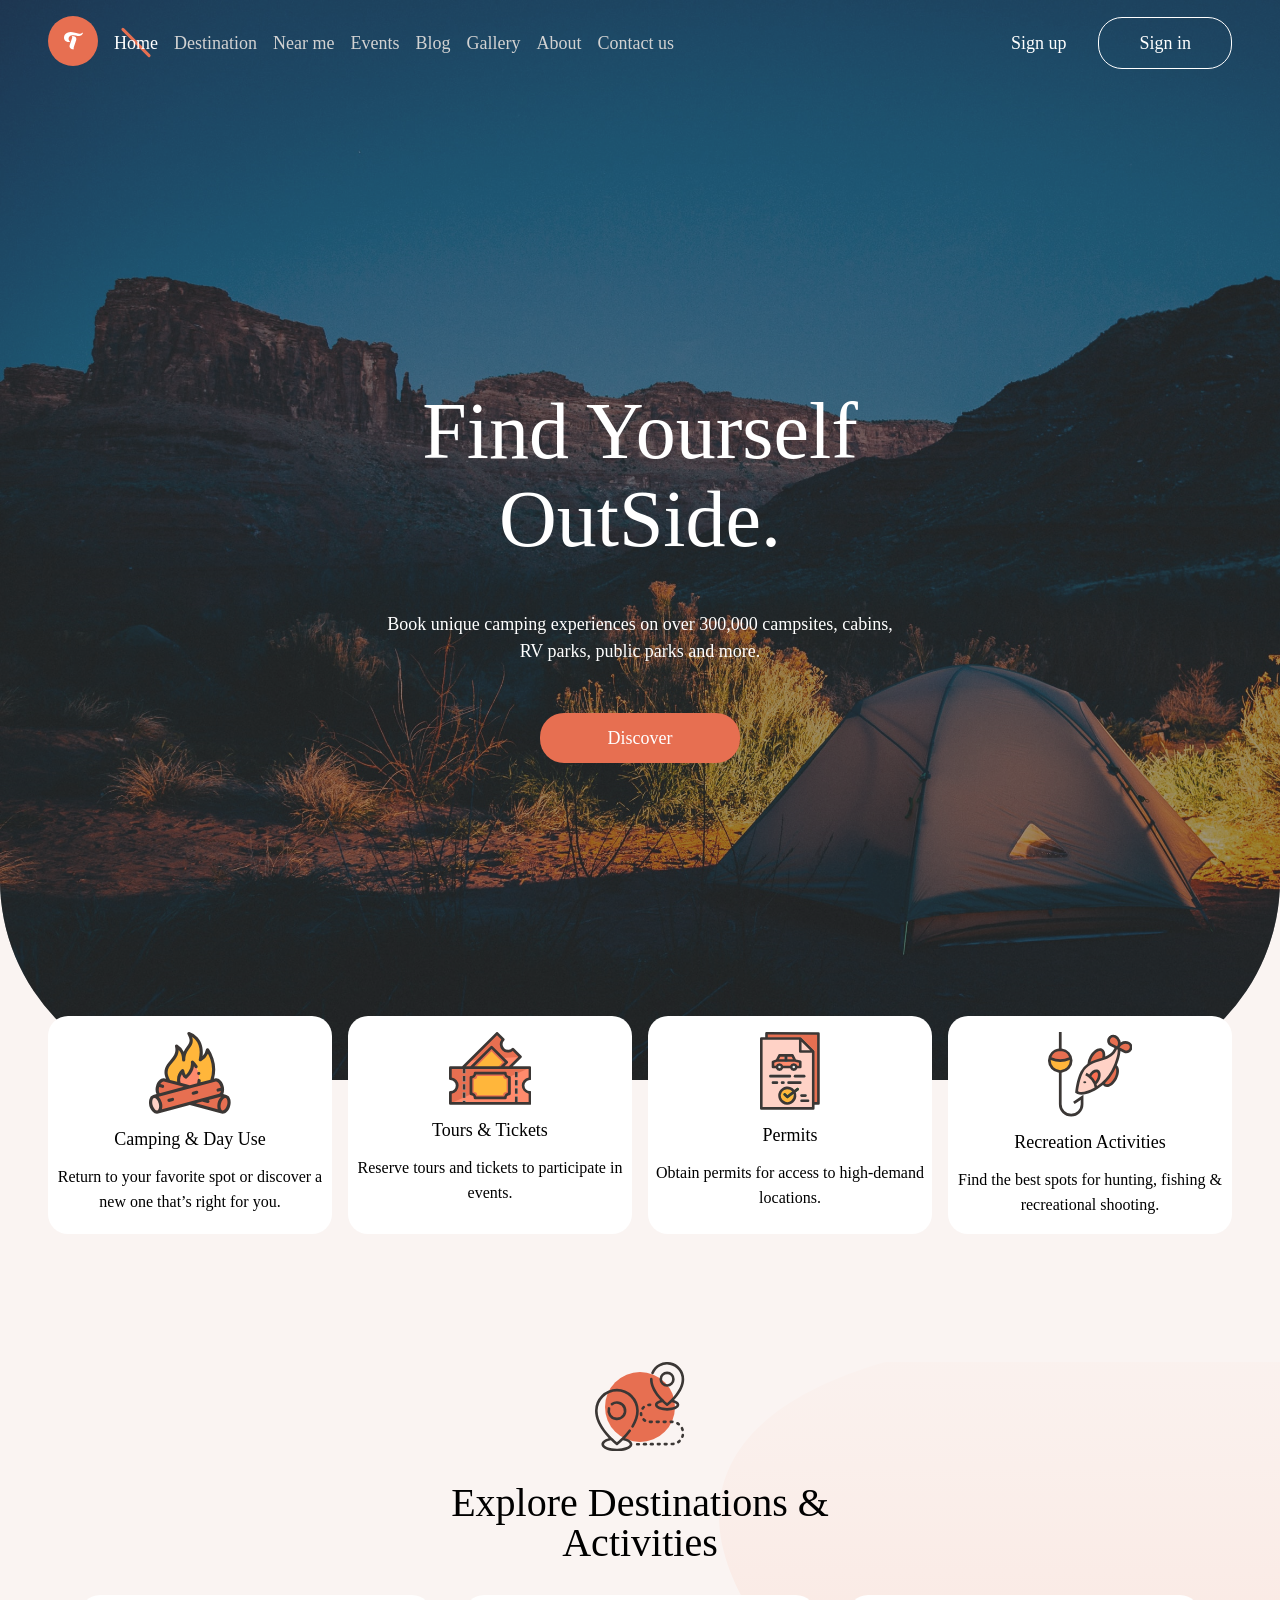
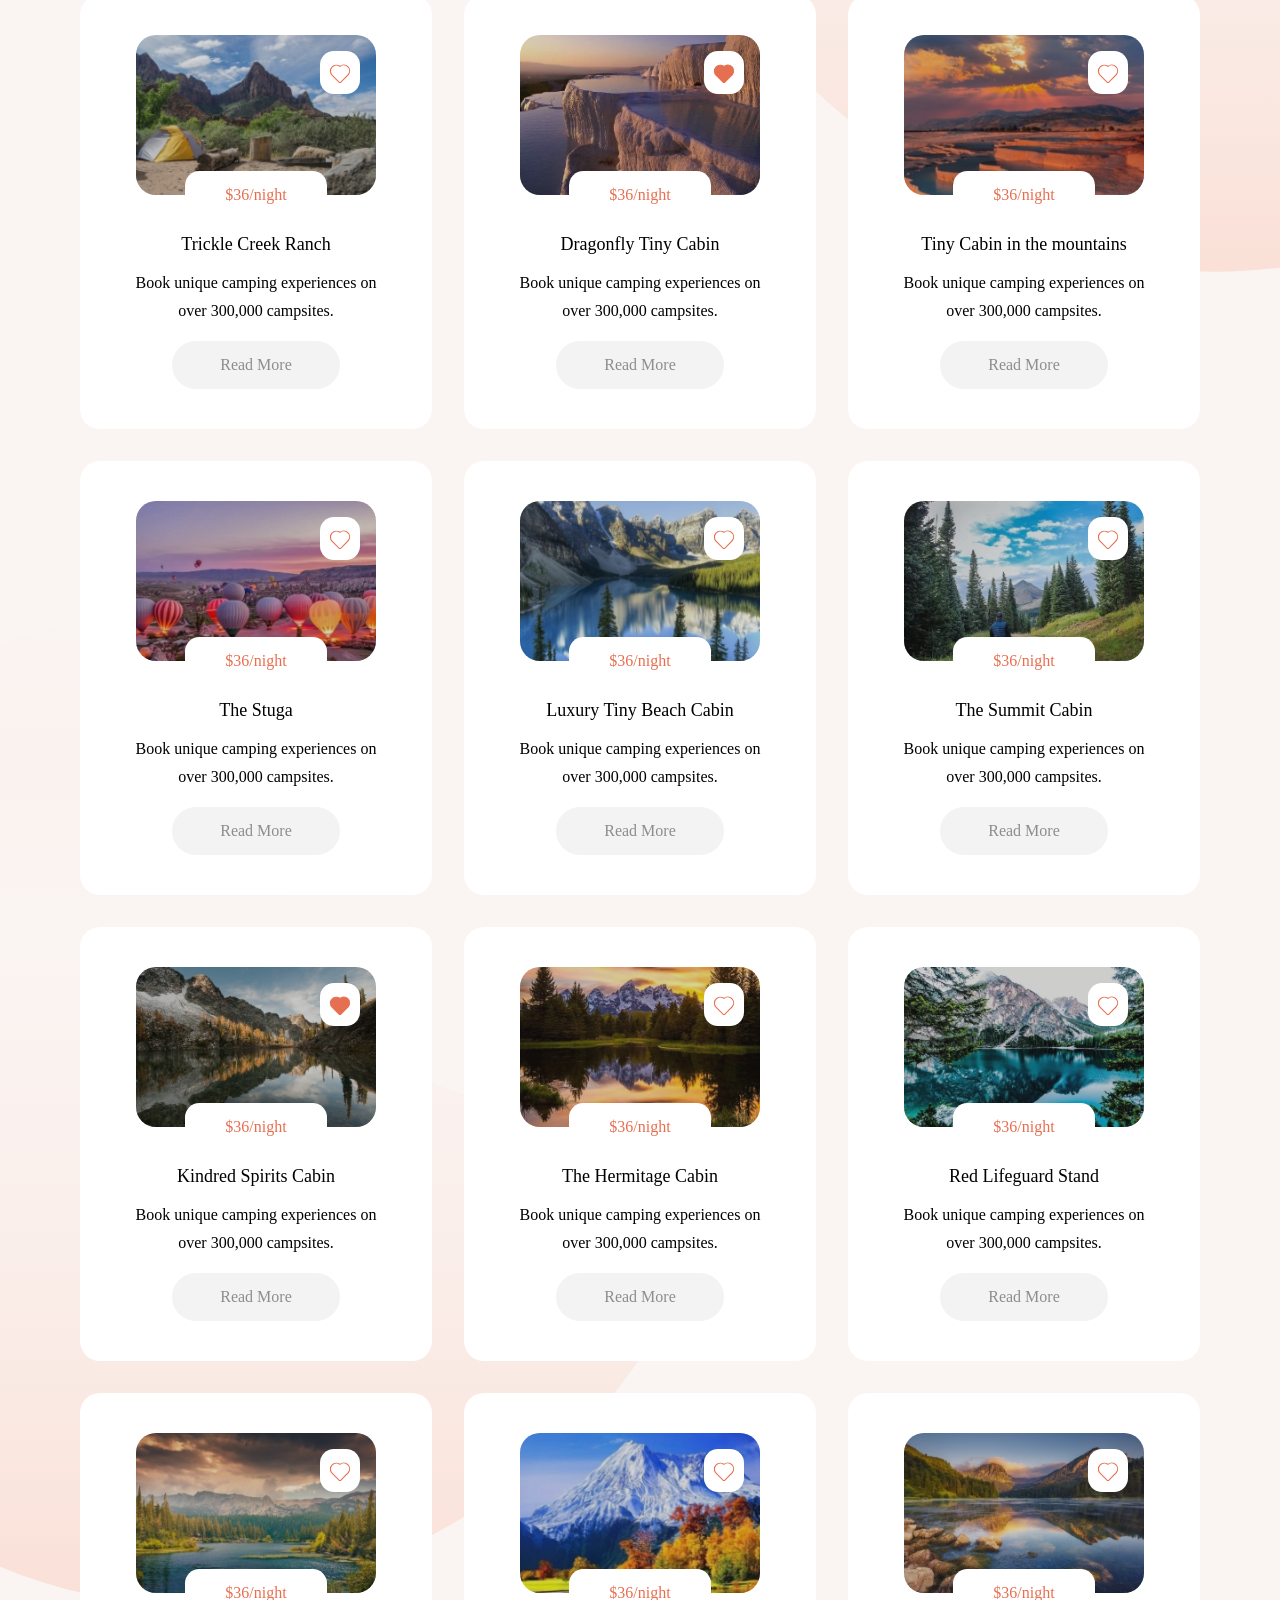
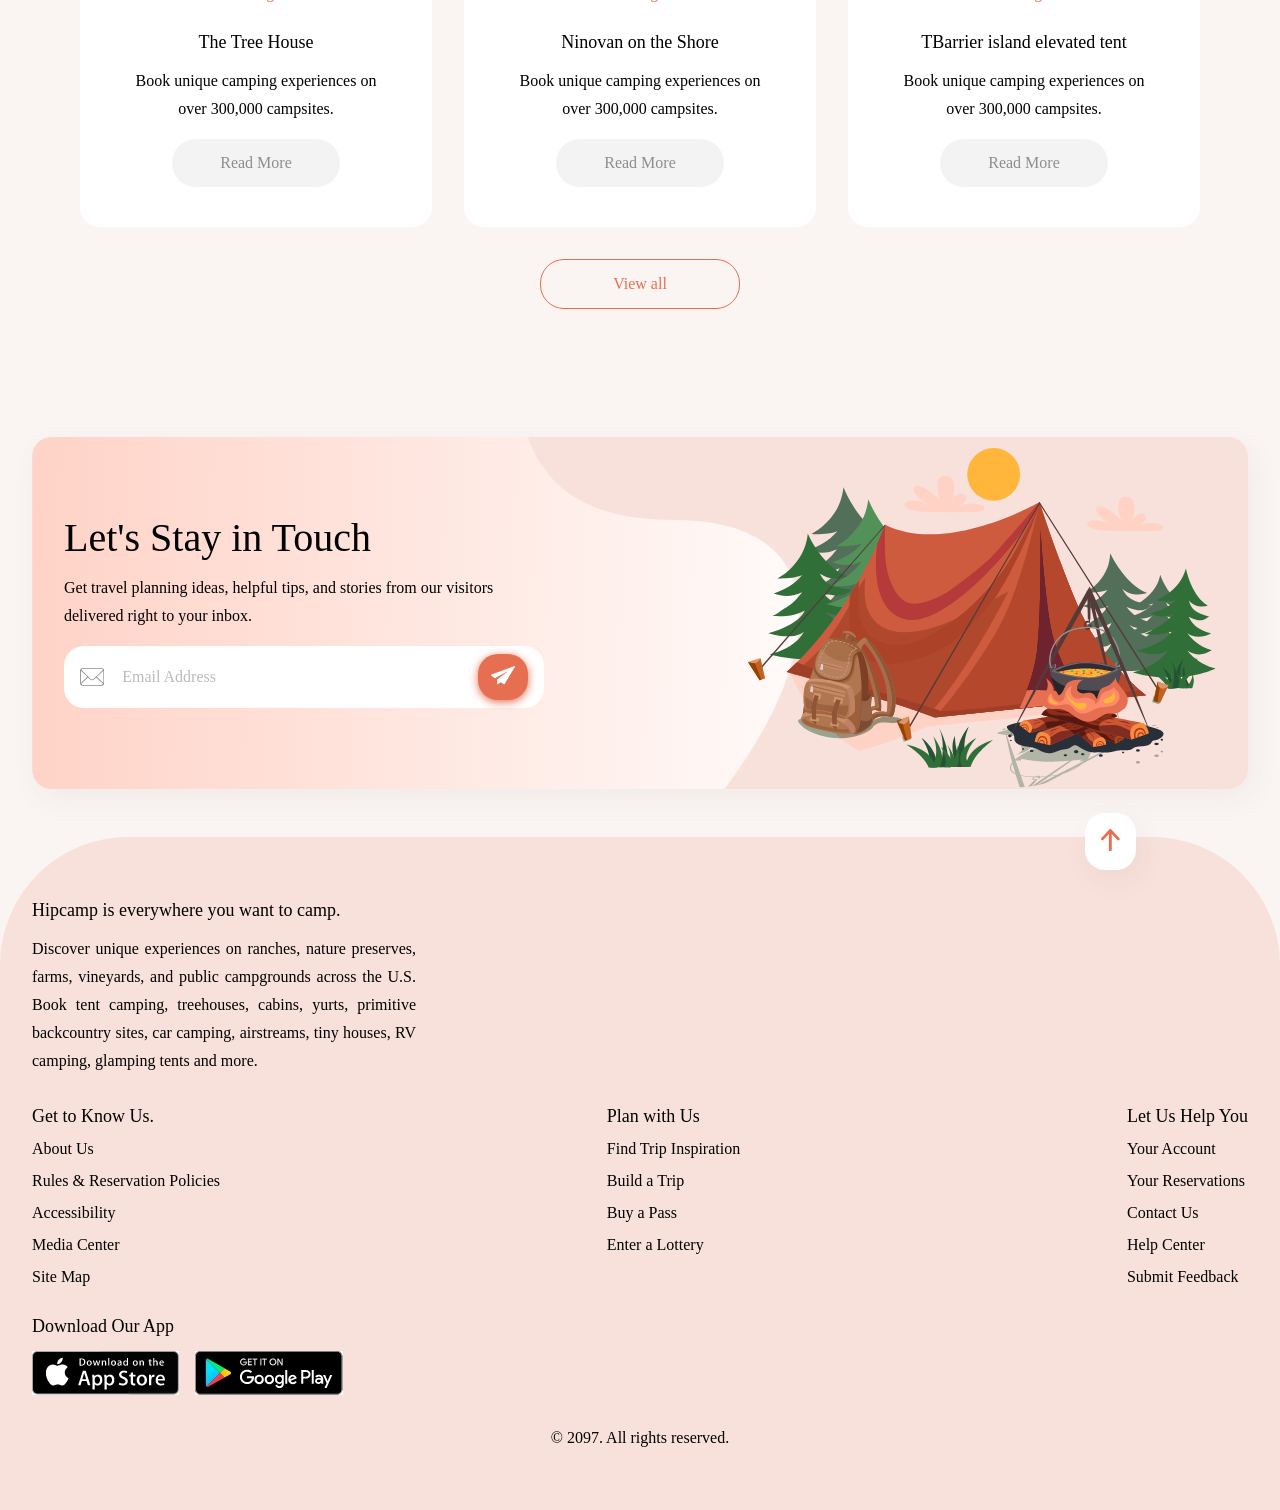
==== commit 7e28aba0: "Add Trans and Anim to Top Header" ====
--- a/index/index.html
+++ b/index/index.html
@@ -4,24 +4,24 @@
     <meta charset="UTF-8">
     <meta name="viewport" content="width=device-width, initial-scale=1.0">
 
-    <link rel="stylesheet" href="../styles/ResetCss.css">
-    <link rel="stylesheet" href="../styles/Add_fonts.css">
-    <link rel="stylesheet" href="../styles/root.css">
-
-    <link rel="stylesheet" href="../styles/HeaderStyle.css">
-    <link rel="stylesheet" href="../styles/MainStyle.css">
-    <link rel="stylesheet" href="../styles/FooterStyle.css">
-
-    <link rel="stylesheet" href="../styles/RES_Header.css">
-    <link rel="stylesheet" href="../styles/RES_Main.css">
-    <link rel="stylesheet" href="../styles/RES_Footer.css">
-    <link rel="stylesheet" href="../styles/RES_ExtraLargeSizes.css">
-
-
-
-
-
-    <link rel="stylesheet" href="../styles/TransAndAnim.css">
+    <link rel="stylesheet" href="../styles/Configure_Styles/ResetCss.css">
+    <link rel="stylesheet" href="../styles/Configure_Styles/Add_fonts.css">
+    <link rel="stylesheet" href="../styles/Configure_Styles/root.css">
+
+    <link rel="stylesheet" href="../styles/Basic_Styles/HeaderStyle.css">
+    <link rel="stylesheet" href="../styles/Basic_Styles/MainStyle.css">
+    <link rel="stylesheet" href="../styles/Basic_Styles/FooterStyle.css">
+
+    <link rel="stylesheet" href="../styles/Responsice_Styles/RES_Header.css">
+    <link rel="stylesheet" href="../styles/Responsice_Styles/RES_Main.css">
+    <link rel="stylesheet" href="../styles/Responsice_Styles/RES_Footer.css">
+    <link rel="stylesheet" href="../styles/Responsice_Styles/RES_ExtraLargeSizes.css">
+
+
+
+
+
+    <link rel="stylesheet" href="../styles/Trans_Anim_Styles/TransAndAnim_HEADER.css">
 
 
     <link rel="Icon" href="../images/favIcon/fav_icon.svg">
--- a/styles/Configure_Styles/ResetCss.css
+++ b/styles/Configure_Styles/ResetCss.css
@@ -0,0 +1,48 @@
+/* http://meyerweb.com/eric/tools/css/reset/ 
+   v2.0 | 20110126
+   License: none (public domain)
+*/
+
+html, body, div, span, applet, object, iframe,
+h1, h2, h3, h4, h5, h6, p, blockquote, pre,
+a, abbr, acronym, address, big, cite, code,
+del, dfn, em, img, ins, kbd, q, s, samp,
+small, strike, strong, sub, sup, tt, var,
+b, u, i, center,
+dl, dt, dd, ol, ul, li,
+fieldset, form, label, legend,
+table, caption, tbody, tfoot, thead, tr, th, td,
+article, aside, canvas, details, embed, 
+figure, figcaption, footer, header, hgroup, 
+menu, nav, output, ruby, section, summary,
+time, mark, audio, video {
+	margin: 0;
+	padding: 0;
+	border: 0;
+	font-size: 100%;
+	font: inherit;
+	vertical-align: baseline;
+}
+/* HTML5 display-role reset for older browsers */
+article, aside, details, figcaption, figure, 
+footer, header, hgroup, menu, nav, section {
+	display: block;
+}
+body {
+	line-height: 1;
+}
+ol, ul {
+	list-style: none;
+}
+blockquote, q {
+	quotes: none;
+}
+blockquote:before, blockquote:after,
+q:before, q:after {
+	content: '';
+	content: none;
+}
+table {
+	border-collapse: collapse;
+	border-spacing: 0;
+}
--- a/styles/Configure_Styles/Add_fonts.css
+++ b/styles/Configure_Styles/Add_fonts.css
@@ -0,0 +1,19 @@
+@font-face {
+    font-family: "Archivo_Black" ;
+    src: local("Archivo_Black")  , local("archivo_black") , local("Archivo-Black") , local("ArchivoBlack") ,
+    url("../fonts/Archivo/Archivo_Black.ttf") format("truetype");
+}
+@font-face {
+    font-family: "Roboto_Regular";
+    src: local("Roboto_Regular") , local("RobotoRegular") , local("roboto_regular") , local("Roboto-Regular") ,
+    url("../fonts/Roboto/Roboto_Regular.ttf") format("truetype");
+}
+@font-face {
+    font-family: "Roboto_Medium";
+    src: local("Roboto_Medium") , local("RobotoMedium") , local("roboto_medium") , local("Roboto-Medium") ,
+    url("../fonts/Roboto/Roboto_Medium.ttf") format("truetype");
+}
+@font-face {
+    font-family: "Pop_ins";
+    src: local("Poppins") , local("Pop pins") , local("Pop_pins") , local("Pop Pins") ,url("../fonts/others/Poppins_Regular.ttf") format("truetype");
+}
--- a/styles/Configure_Styles/root.css
+++ b/styles/Configure_Styles/root.css
@@ -0,0 +1,54 @@
+:root{
+    --graytextColor : #D2D2D2;
+    --grayReadMore : #8D8D8D;
+    --Orange_theme_color : #E76F51;
+    --Pink_theme_color :#F8E1DB;
+
+    --text_button_border_radius : 1.5rem;
+
+    --box_border_radius : 1.25rem;
+
+    --backBODY_color:#FAF4F2;
+
+    --tranns_BUTTON: 100ms ease-in 10ms ;
+
+}
+
+*{
+        
+}
+
+*,*::after,*::before{
+    box-sizing: border-box;
+}
+
+a{
+    text-decoration: none;
+    color : black;
+    
+}
+body{
+    background-color: var(--backBODY_color);
+     /* background-color: black; */
+}
+.Shape_Container{
+    position: absolute;
+    z-index: -2;
+}
+.ARC-Black__title-2{
+    font-size: 2.5rem;
+    font-family: "Archivo_Black";
+}
+
+.ARC-Black__title-3{
+    font-size: 1.125rem;
+    font-family: "Archivo_Black";
+}
+.REB-Regular__details-2{
+    font-family: "Roboto_Regular";
+    font-size: 1rem;
+}
+.REB-medium__text-1{
+    font-family: "Roboto_Medium";
+    font-size: 1rem;
+}
--- a/styles/Basic_Styles/HeaderStyle.css
+++ b/styles/Basic_Styles/HeaderStyle.css
@@ -0,0 +1,225 @@
+.Header-Container{
+    display: flex;
+    flex-direction: column;
+    width: 100%;
+}
+
+/*******************************************************************************************/
+.Header-Top-Container{
+    display: flex;
+    flex-direction: column;
+    align-items: center; 
+    width: 100%;
+    height: 67.5rem;
+    background:url("../../images/Header/header-bg.jpg");
+    background-repeat: no-repeat;
+    background-size: cover;
+    border-radius: 0 0 12.5rem 12.5rem;
+    padding:0 3rem;
+    position: relative;
+    z-index: 0;
+}
+.Header-Top-Container::before{
+    content: "";
+    z-index: -1;
+    background-color: rgba(59, 55, 53, 0.5);
+    position: absolute;
+    top: 0;
+    bottom: 0;
+    right: 0;
+    left: 0;
+    border-radius: inherit;
+}
+
+
+/*******************************************************************************************/
+.Top__navigation-Container{
+    margin-top: 1rem;
+    display: flex;
+    flex-direction: row;
+    align-items: center;
+    width: 100%;
+    justify-content: space-between;
+}
+
+.navigation-left-views{
+    display: flex;
+    flex-direction: row;
+    align-items: center;
+    gap: 1rem;
+}
+
+.navigation-left-views__items{
+
+}
+
+.navigation-left-views__Webicon a{
+    display: block;
+}
+.navigation-views__Menuicon{
+    display: none;
+    padding: 1rem 0.75rem;
+    background-color: white;
+    border-radius: var(--box_border_radius);
+}
+
+.navigation-left-views__text a{
+    font-size: 1.125rem;
+    font-family: "Roboto_Regular"; 
+    color: var(--graytextColor);
+    position: relative;
+    z-index: 0;
+
+}
+
+.--SelectedTab a{
+    color: white;
+
+}
+.--SelectedTab a::before{
+    position: absolute;
+    width: 2.5rem;
+    height: 3px;
+    border-radius: 3px;
+    z-index: -1;
+    content: "";
+    transform: rotate(45deg);
+    right: 0;
+    left: 0;
+    top: 0;
+    bottom: 0;
+    margin: auto auto;
+    background-color:var(--Orange_theme_color);
+}
+
+/*******************************************************************************************/
+.Container_Top__title-Continer{
+    width: 100%;
+    height: 100%;
+    display: flex;
+    flex-direction: column;
+    justify-content: center;
+    align-items: center;
+}
+.TopHeadr-Container-buttons{
+    display: flex;
+    flex-direction: row;
+    align-items: center;
+    gap: 1rem;
+}
+
+.__nav-buttons{
+    text-align: center;
+    color: white;
+    font-family: "Roboto_Medium";
+    font-size: 1.125rem;
+    border-radius: var(--text_button_border_radius);
+    padding: 1rem 1rem;
+}
+
+.__nav-buttons:nth-child(2){
+    border: 1px solid white;
+    padding: 1rem 2.5rem;
+}
+
+
+/*******************************************************************************************/
+.Top__title-Continer{
+    display: flex;
+    flex-direction: column;
+    align-items: center;
+    gap: 3rem;
+}
+
+
+.Top__title--items {
+    text-align: center;
+}
+
+.__title--item-tilte{
+    font-size: 5rem;
+    font-family: "Archivo_Black";
+    color: white;
+    line-height: 1.1;
+
+}
+.__title--item-tilte h1{
+    max-width: 35rem;
+}
+
+.__title--item-detail{
+    font-size: 1.125rem;
+    font-family: "Roboto_Regular";
+    color: white;
+    line-height: 1.5;
+}
+.__title--item-detail p{
+    max-width: 33rem;
+}
+
+.__title--item-button{
+
+}
+
+.__title--item-Discover-button{
+    display: block;
+    font-size: 1.125rem;
+    font-family: "Roboto_Medium";
+    color: white;
+    padding: 1rem 4.2rem;
+    background-color: var(--Orange_theme_color);
+    border-radius: var(--text_button_border_radius);
+} 
+
+
+/*******************************************************************************************/
+.Header-Bottom-Container{
+    margin-top: -4rem;
+    display: flex;
+    flex-direction: row;
+    width: 100%;
+    background-color: transparent;
+    padding: 0 3rem;
+    gap: 1rem;
+    z-index: 1;
+    flex-wrap: wrap;
+}
+
+/*******************************************************************************************/
+.Header-Bottom-Container__item-Continer{
+    display: flex;
+    flex-direction: column;
+    padding: 1rem 0.5rem;
+    gap: 1rem;
+    background-color: white;
+    border-radius: 1.25rem;
+    flex-grow: 1;
+    flex-basis: 0;
+    min-width: 15rem;
+}
+
+.Header-Bottom-Container__items-icon{
+    display: flex;
+    width: 100%;
+    flex-direction: row;
+    justify-content: center;
+    align-items: center;
+}
+.Header-Bottom-Container__items-title{
+    width: 100%;
+    text-align: center;
+    word-wrap: break-word;
+}
+
+.Header-Bottom-Container__items-title h5{
+    font-family: "Archivo_Black";
+    font-size: 1.125rem;
+}
+
+.Header-Bottom-Container__items-details{
+    width: 100%;
+    text-align: center
+}
+.Header-Bottom-Container__items-details p{
+    line-height: 1.6;
+}
--- a/styles/Basic_Styles/MainStyle.css
+++ b/styles/Basic_Styles/MainStyle.css
@@ -0,0 +1,201 @@
+.Main-Container{
+    width: 100%;
+    display: flex;
+    flex-direction: column;
+    align-items: center;
+    gap: 2rem;
+    padding: 0 5rem;
+    margin-top: 8rem;
+    position: relative;
+    overflow: hidden;
+
+}
+
+
+
+.Main-StarShapeTop{
+    right: -35%;
+    top: -24%;
+}
+
+.Main-StarShapBottom{
+    left: -24%;
+    bottom: 14%;
+}
+
+/*********************************************************************************************/
+.Main-Container__icon-title{
+    width: 100%;
+    display: flex;
+    flex-direction: row;
+    justify-content: center;
+    align-items: center;
+}
+
+/*********************************************************************************************/
+.Main-Container__text-title{
+    max-width: 28rem;
+    text-align: center;
+}
+
+/*********************************************************************************************/
+.Main-Container__ProductList-Container{
+    width: 100%;
+    display: flex;
+    flex-direction: row;
+    flex-wrap: wrap;
+    justify-content: center;
+    gap: 2rem;
+}
+
+/*********************************************************************************************/
+.ProductList-Container--items{
+    display: flex;
+    flex-direction: column;
+    align-items: center;
+    gap: 1rem;
+    padding: 2.5rem;
+    flex-basis: 0;
+    flex-grow: 1;
+    background-color: white;
+    border-radius: var(--box_border_radius);
+    position: relative;
+}
+
+.items-Picture{
+    border-radius: var(--box_border_radius);
+    position: relative;
+    z-index: 0;
+    width: 15rem;
+    height: 10rem;
+    background-repeat: no-repeat;
+    background-size: cover;
+    background-position: center;
+
+}
+
+/*********************************************************************************************/
+.ProductList-Container--items:nth-child(1) .items-Picture{
+    background-image: url("../../images/Main/image1.jpg");
+}
+.ProductList-Container--items:nth-child(2) .items-Picture{
+    background-image: url("../../images/Main/image2.jpg");
+}
+.ProductList-Container--items:nth-child(3) .items-Picture{
+    background-image: url("../../images/Main/image3.jpg");
+}
+.ProductList-Container--items:nth-child(4) .items-Picture{
+    background-image: url("../../images/Main/image4.jpg");
+}
+.ProductList-Container--items:nth-child(5) .items-Picture{
+    background-image: url("../../images/Main/image5.jpg");
+}
+.ProductList-Container--items:nth-child(6) .items-Picture{
+    background-image: url("../../images/Main/image6.jpg");
+}
+.ProductList-Container--items:nth-child(7) .items-Picture{
+    background-image: url("../../images/Main/image7.jpg");
+}
+.ProductList-Container--items:nth-child(8) .items-Picture{
+    background-image: url("../../images/Main/image8.jpg");
+}
+.ProductList-Container--items:nth-child(9) .items-Picture{
+    background-image: url("../../images/Main/image9.jpg");
+}
+.ProductList-Container--items:nth-child(10) .items-Picture{
+    background-image: url("../../images/Main/image10.jpg");
+}
+.ProductList-Container--items:nth-child(11) .items-Picture{
+    background-image: url("../../images/Main/image11.jpg");
+}
+.ProductList-Container--items:nth-child(12) .items-Picture{
+    background-image: url("../../images/Main/image12.jpg");
+}
+
+/*********************************************************************************************/
+
+
+.items-Picture::before{
+    position: absolute;
+    top: 0;
+    bottom: 0;
+    left: 0;
+    right: 0;
+    content: "";
+    background-color: rgba(59 ,55, 53, 0.2);
+    border-radius: var(--box_border_radius);
+    z-index: 3;
+}
+.items-Picture__like-Icon{
+    padding: 0.5rem;
+    position: absolute;
+    background-color: white;
+    right: 1rem;
+    top: 1rem;
+    z-index: 5;
+    border-radius: 0.875rem;
+}
+.items-Picture__like-Icon path{
+    fill: transparent;
+    stroke: var(--Orange_theme_color);
+    stroke-width: 1.1px;
+}
+path.I_Like_That{
+    fill: var(--Orange_theme_color)
+}
+
+.items-price-dealtails{
+    color: var(--Orange_theme_color);
+    background-color: white;
+    border-radius: 0.9rem;
+    padding: 1rem 2.5rem;
+    margin-top: -2.5rem;
+    z-index: 1;
+    word-wrap: break-word;
+}
+
+.items-title-Main{
+    width: 100%;
+    text-align: center;
+    text-overflow: clip;
+
+}
+
+.items-text{
+    width: 100%;
+    text-align: center;
+    line-height: 1.75;
+}
+
+.items-ReadMore-Button{
+    width: 100%;
+    display: flex;
+    flex-direction: row;
+    justify-content: center;
+    align-items: center;
+}
+
+.items-ReadMore-Button a{
+
+    background-color: rgba(141, 141, 141,0.1);
+    color: var(--grayReadMore);
+    border-radius: var(--text_button_border_radius);
+    padding: 1rem 3rem;
+}
+
+/*********************************************************************************************/
+.Main-Cotainer__ViewAll-Button{
+    width: 100%;
+    display: flex;
+    flex-direction: row;
+    justify-content: center;
+    align-items: center;
+}
+.Main-Cotainer__ViewAll-Button a{
+    border: 1px solid var(--Orange_theme_color);
+    color: var(--Orange_theme_color);
+    border-radius: var(--text_button_border_radius);
+    padding: 1rem 4.5rem;
+    text-align: center;
+
+}
--- a/styles/Basic_Styles/FooterStyle.css
+++ b/styles/Basic_Styles/FooterStyle.css
@@ -0,0 +1,230 @@
+.Footer-Container{
+    display: flex;
+    flex-direction: column;
+    width: 100%;
+    gap: 3rem;
+    margin-top: 8rem;
+    z-index: 1;
+
+}
+
+/*******************************************************************************************/
+._Container-EmailSection{
+    width: 100%;
+    padding: 0 2rem;
+    z-index: 0;
+}
+.Footer-Container__Top-Footer-MainEmailBoxContainer{
+    display: flex;
+    flex-direction: row;
+    width: 100%;
+    gap: 2rem;
+    position: relative;
+    align-items: center;
+    justify-content: space-between;
+    padding: 0 5rem;
+    background-color: var(--Pink_theme_color);
+    
+     /* background-color: black; */
+    border-radius: var(--box_border_radius);
+    box-shadow: 5px 10px 30px rgba(59, 55, 53, 0.05);
+    z-index: 1;
+}
+.Footer-StarShapLeft>svg{
+    height: 100%;
+
+}
+.Footer-StarShapLeft{
+    z-index: 2; 
+    top: 0;
+    bottom: 0;
+    border-radius: var(--box_border_radius);
+    height: 100%;
+    left: 0;
+    width: 100%;
+    background-image: url("../../images/Iconic/SvgFormat/shape3.svg");
+    background-repeat: no-repeat;
+    background-size: auto 100% ;
+    background-position: left;
+    
+}
+
+.Footer-Conainer___EmailBoxContainer{
+    display: flex;
+    flex-direction: column;
+    gap: 1rem;
+    z-index: 3;
+}
+
+.__tilte-Top-Footer{
+    width: 100%;
+    text-align: start;
+}
+.__tilte-Top-Footer h2{
+
+}
+.__text-Top-Footer{
+    width: 100%;
+
+}
+.__text-Top-Footer p{
+    font-size: 1rem;
+    font-family: "Roboto_Medium";
+    max-width: 30rem;
+    line-height: 1.75;
+}
+.__emailbox-Top-Footer{
+    width: 100%;
+    background-color: white;
+    display: flex;
+    flex-direction: row;
+    justify-content: flex-start;
+    align-items: stretch;
+    padding: 0.5rem 1rem;
+    gap: 1rem;
+    border-radius: var(--box_border_radius);
+}
+.Footer_sendEmailSection{
+    display: flex;
+    flex-direction: row;
+    width: 100%;
+    gap: 1rem;
+}
+.LabelInputs{
+    display: flex;
+    justify-content: center;
+    align-items: center;
+    color: rgba(141,141,141,0.6);
+}
+#emailBox{
+    font-family: "Roboto_Regular";
+    font-size: 1rem;
+    border: none;
+    outline: none;
+    width: 100%;
+}
+#emailBox::placeholder{
+    font-family: "Roboto_Regular";
+    font-size: 1rem;
+    color: rgba(141,141,141,0.6);
+
+}
+.SendEmailButton{
+    border: none;
+    outline: none;
+    background-color: var(--Orange_theme_color);
+    padding: 0.8rem;
+    border-radius: var(--box_border_radius);
+    box-shadow: 0px 2px 8px var(--Orange_theme_color);
+    cursor: pointer;
+}
+
+/*******************************************************************************************/
+.Footer-Conainer__CampingImage{
+    z-index: 2;
+}
+
+/*******************************************************************************************/
+.Footer-Container__Bottm-Footer-More-Acc-Links-Container{
+    display: flex;
+    flex-direction: column;
+    position: relative;
+    align-items: center;
+    width: 100%;
+    padding: 4rem 10rem 1rem;
+    gap: 2rem;
+    border-radius: calc(10*var(--box_border_radius)) calc(10*var(--box_border_radius)) 0 0;
+    background-color: var(--Pink_theme_color);
+}
+.Footer-Container__Bottm-Footer-More-Acc-Links-Container__Goto_FirstOFweb-Button{
+    position: absolute;
+    background-color: white;
+    border-radius: var(--box_border_radius);
+    padding: 1rem;
+    top: -1.5rem;
+    right: 9rem;
+    box-shadow: 5px 10px 30px rgba(59, 55, 53, 0.05);
+
+}
+
+/*******************************************************************************************/
+.BottomFooter__MoreAccLinkes{
+    display: flex;
+    flex-direction: row;
+    justify-content: space-between;
+    width: 100%;
+    flex-wrap: wrap;
+    row-gap: 2rem;
+    column-gap: 2rem;
+
+}
+
+.__MoreInfo-Container{
+    display: flex;
+    flex-direction: column;
+    gap: 2rem;
+
+}
+.__MoreInfo-Container h4{
+    display: inline;
+}
+/*******************************************************************************************/
+.Text_Container_bottmFooter{
+    width: 100%;
+    display: flex;
+    flex-direction: column;
+    gap: 1rem;
+}
+.BottomFotter__tiltle-text{
+    width: 100%;
+}
+.BottomFotter__tiltle-text *{
+
+}
+.BottomFotter__text-text{
+    font-size: 1rem;
+    font-family: "Roboto_Regular";
+    width: 100%;
+}
+.BottomFotter__text-text p{
+    max-width: 24rem;
+    text-align: justify;
+    line-height: 1.75;
+}
+.BottomFooter__WaysToDownloadApp-Container{
+    display: flex;
+    flex-direction: column;
+    gap: 1rem;
+    width: 100%;
+}
+.Download__App-Conitainer{
+    display: flex;
+    flex-direction: row;
+    width: 100%;
+    justify-content: start;
+    gap: 1rem;
+    flex-wrap: wrap;
+}
+.Download__App{
+
+}
+
+/*******************************************************************************************/
+.__MoreAccLinks-items{
+    display: flex;
+    flex-direction: column;
+    justify-content: start;
+    gap: 1rem;
+    
+}
+
+/*******************************************************************************************/
+.__LinksFooter{
+    width: 100%;
+}
+
+/*******************************************************************************************/
+.BottomFooter__CopyRight{
+
+    
+}
--- a/styles/Responsice_Styles/RES_Header.css
+++ b/styles/Responsice_Styles/RES_Header.css
@@ -0,0 +1,162 @@
+/* Largest devices such as desktops (1280px and up) */
+@media only screen and (max-width: 1280px) 
+{
+    /*Top Header*/
+
+    /*Bottom Header*/
+
+}
+
+
+
+/* Large devices such as laptops (1024px and up) */
+@media only screen and (max-width: 1024px) 
+{
+    /*Top Header*/
+    .TopHeadr-Container-buttons{
+        display: none;
+    }
+    .navigation-left-views a{
+        font-size: 1.1rem;
+    }
+
+    /*Bottom Header*/
+
+}
+
+
+/* Medium devices such as tablets (768px and up) */
+@media only screen and (max-width: 768px) 
+{
+    /*Top Header*/
+    .navigation-left-views__text{
+        display: none;
+    }
+    .__title--item-tilte{
+        font-size: 4.8rem
+    }
+    .__title--item-detail{
+        font-size: 1rem;
+    }
+    .__title--item-Discover-button{
+        font-size: 1rem;
+        padding: 1rem 3rem;
+    } 
+    .navigation-views__Menuicon{
+        display: block;
+    }
+    .Header-Top-Container{
+        padding: 0 2rem;
+    }
+    .Header-Top-Container{
+        height: max-content;
+        background-position: center;
+        padding-top: 0rem;
+        padding-bottom: 5rem;
+        gap: 7rem;
+        border-radius: 0 0 6rem 6rem;
+    }
+    .Header-Top-Container::before{
+        content: "";
+        z-index: -1;
+        background-color: rgba(59, 55, 53, 0.5);
+        position: absolute;
+        top: 0;
+        bottom: 0;
+        right: 0;
+        left: 0;
+    }
+    
+    
+
+    /*Bottom Header*/
+    .Header-Bottom-Container{
+        margin-top: -3rem;
+        display: flex;
+        flex-direction: column;
+   }
+   .Header-Bottom-Container__item-Continer{
+      max-width: 100%;
+      min-width: 0;
+   }
+}
+   
+
+
+
+
+/* Small devices such as large phones (640px and up) */
+@media only screen and (max-width: 640px) 
+{
+    /*Top Header*/
+
+
+
+
+    /*Bottom Header*/
+
+}
+
+
+@media only screen and (max-width: 500px) 
+{
+    /*Top Header*/
+    .Header-Top-Container{
+        padding: 0 0.5rem 5rem;
+    }
+
+
+
+    /*Bottom Header*/
+
+}
+
+@media only screen and (max-width: 400px) 
+{
+    /*Top Header*/
+    .Header-Top-Container{
+        border-radius: 0 0 2.5rem 2.5rem;
+    }
+
+    .__title--item-tilte{
+        font-size: 3rem
+    }
+    .__title--item-detail{
+        font-size: 0.8rem;
+    }
+    .__title--item-Discover-button{
+        font-size: 0.8rem;
+        padding: 1rem 2rem;
+
+    } 
+    .Header-Top-Container::before{
+        content: "";
+        z-index: -1;
+        background-color: rgba(59, 55, 53, 0.5);
+        position: absolute;
+        top: 0;
+        bottom: 0;
+        right: 0;
+        left: 0;
+    }
+    
+
+    /*Bottom Header*/
+    .Header-Bottom-Container{
+        padding: 0 1rem;
+    }
+}
+
+
+/* Default: Extra-small devices such as small phones (less than 640px) */
+@media only screen and (max-width: 240px) 
+{
+
+    /*Bottom Header*/
+    .__title--item-tilte{
+        font-size: 2rem
+    }
+    .__title--item-detail{
+        font-size: 0.8rem;
+    }
+}
--- a/styles/Responsice_Styles/RES_Main.css
+++ b/styles/Responsice_Styles/RES_Main.css
@@ -0,0 +1,114 @@
+/* Largest devices such as desktops (1280px and up) */
+@media only screen and (max-width: 1280px) 
+{
+
+
+}
+
+
+
+/* Large devices such as laptops (1024px and up) */
+@media only screen and (max-width: 1024px) 
+{
+
+
+}
+
+
+/* Medium devices such as tablets (768px and up) */
+@media only screen and (max-width: 768px) 
+{
+
+    .ARC-Black__title-2{
+        font-size: 2.4rem;
+    }
+    .Main-Container__ProductList-Container{
+        width: 100%;
+        display: flex;
+        flex-direction: column;
+        align-items: center;
+        gap: 2rem;
+    }
+    .ProductList-Container--items{
+        width: 100%;
+    }
+}
+   
+
+
+
+
+/* Small devices such as large phones (640px and up) */
+@media only screen and (max-width: 640px) 
+{
+
+
+}
+
+
+@media only screen and (max-width: 500px) 
+{
+
+    .Main-Container{
+        padding: 0 1rem;
+
+    }
+}
+
+@media only screen and (max-width: 400px) 
+{
+
+    .ARC-Black__title-2{
+        font-size: 1.5rem;
+    }
+    .ProductList-Container--items{
+        padding-left:0.5rem;
+        padding-right:0.5rem;
+
+    }
+}
+
+@media only screen and (max-width: 300px) 
+{
+
+    .items-Picture{
+        width: 100%;
+    }
+    .Main-Cotainer__ViewAll-Button a{
+        padding: 1rem  4rem;
+    
+    }
+
+}
+/* Default: Extra-small devices such as small phones (less than 640px) */
+@media only screen and (max-width: 240px) 
+{
+
+    .ARC-Black__title-2{
+        font-size: 1rem;
+    }
+    .items-ReadMore-Button a{
+        padding: 1rem 1.5rem;
+
+    }
+    .items-price-dealtails{
+        padding: 1rem 10%;
+        margin-top: -2.5rem;
+        z-index: 1;
+    }
+    .REB-medium__text-1{
+        font-family: "Roboto_Medium";
+        font-size: 0.8rem;
+        font-weight: 600;
+    }
+    .items-ReadMore-Button a{
+        padding: 1rem 10%;
+    }
+    .items-Picture__like-Icon{
+        padding: 0.2rem;
+    }
+    .Main-Cotainer__ViewAll-Button a{
+        padding: 1rem  20%;
+    
+    }
+}
--- a/styles/Responsice_Styles/RES_Footer.css
+++ b/styles/Responsice_Styles/RES_Footer.css
@@ -0,0 +1,117 @@
+/* Largest devices such as desktops (1280px and up) */
+@media only screen and (max-width: 1280px) 
+{
+    .Footer-Container__Top-Footer-MainEmailBoxContainer{
+        padding: 0 2rem;
+    }
+    .__MoreInfo-Container{
+        flex-basis: 100%;
+        justify-content: center;
+        align-items: center;
+    }
+    .BottomFotter__text-text p{
+        word-wrap: break-word;
+        text-overflow: ellipsis;
+    }
+    .Footer-Container__Bottm-Footer-More-Acc-Links-Container{
+        padding: 4rem 2rem;
+        border-radius: 8rem 8rem 0 0;
+    }
+
+}
+
+
+
+/* Large devices such as laptops (1024px and up) */
+@media only screen and (max-width: 1024px) 
+{
+    .__text-Top-Footer p{
+        text-align: center;
+    }
+    .Footer-Container__Top-Footer-MainEmailBoxContainer{
+        flex-direction: column-reverse;
+        padding: 1rem 1rem;
+    }
+    .__tilte-Top-Footer{
+        text-align: center;
+    }
+    .Footer-StarShapLeft{
+        transform: scale(-1);
+        background-position: bottom;
+
+    }
+
+   
+    
+}
+
+
+/* Medium devices such as tablets (768px and up) */
+@media only screen and (max-width: 768px) 
+{
+
+    .Footer-StarShapLeft{
+        transform: none;
+    }
+}
+
+
+
+/* Small devices such as large phones (640px and up) */
+@media only screen and (max-width: 640px) 
+{
+    .Footer-Conainer__CampingImage{
+        z-index: 2;
+        width: 100%;
+    }
+
+}
+
+
+@media only screen and (max-width: 340px) 
+{
+    .__emailbox-Top-Footer{
+        display: flex;
+        flex-direction: column;
+
+    }
+    .Footer-Container__Bottm-Footer-More-Acc-Links-Container__Goto_FirstOFweb-Button{
+        position: absolute;
+
+        padding: 1rem;
+        top: -1.5rem;
+        right: 50%;
+        transform: translateX(+50%);
+
+    
+    }
+
+}
+
+@media only screen and (max-width: 300px) 
+{
+
+    .LabelInputs{
+        display: none;
+    }
+
+    #emailBox{
+        font-size: 0.8rem;
+    }
+    #emailBox::placeholder{
+        font-size: 0.8rem;
+    }
+    .Footer-Container__Bottm-Footer-More-Acc-Links-Container{
+        padding: 4rem 2rem;
+        border-radius: 2rem 2rem 0 0;
+    }
+    .__MoreAccLinks-items{
+        line-height: 1.5;
+    }
+    .Download__App img{
+        width: 100%;
+    }
+}
+
+
+/* Default: Extra-small devices such as small phones (less than 640px) */
--- a/styles/Responsice_Styles/RES_ExtraLargeSizes.css
+++ b/styles/Responsice_Styles/RES_ExtraLargeSizes.css
@@ -0,0 +1,8 @@
+@media only screen and (min-width: 1280px) 
+{
+    
+    /* :root{
+        font-size: calc((16*(100vw))/1512.8);
+    } */
+
+}
--- a/styles/Trans_Anim_Styles/TransAndAnim_HEADER.css
+++ b/styles/Trans_Anim_Styles/TransAndAnim_HEADER.css
@@ -0,0 +1,41 @@
+@keyframes Loading_Anim {to{background-position: 80% 100%}}
+@keyframes Rotate_360deg {
+    0%{
+        transform: rotate(0deg);
+    }
+    /* 50%{
+        transform: rotate(180deg);
+    } */
+    100%{
+        transform: rotate(360deg);
+    }
+}
+
+
+.__nav-buttons{
+    transition: background-color var(--tranns_BUTTON);
+}
+.__nav-buttons:hover{
+    background-color: white;
+    color: black;
+}
+
+.navigation-left-views__text{
+    transition: padding 10ms ease-in-out 10ms ;
+}
+.navigation-left-views__text:hover{
+    color: greenyellow;
+    padding: 0 0 2px 0;
+    background: repeating-linear-gradient(90deg,currentColor 0 8%,#0000 0 10%) 200% 100%/200% 3px no-repeat;
+    animation: Loading_Anim 2s steps(6) infinite;
+}
+.navigation-left-views__Webicon:hover{
+    animation: Rotate_360deg 800ms ease-in-out 10ms 1 normal forwards;
+}
+.__title--item-Discover-button{
+    transition: background-color var(--tranns_BUTTON);
+}
+.__title--item-Discover-button:hover{
+    background-color: white;
+    color: var(--Orange_theme_color);
+}
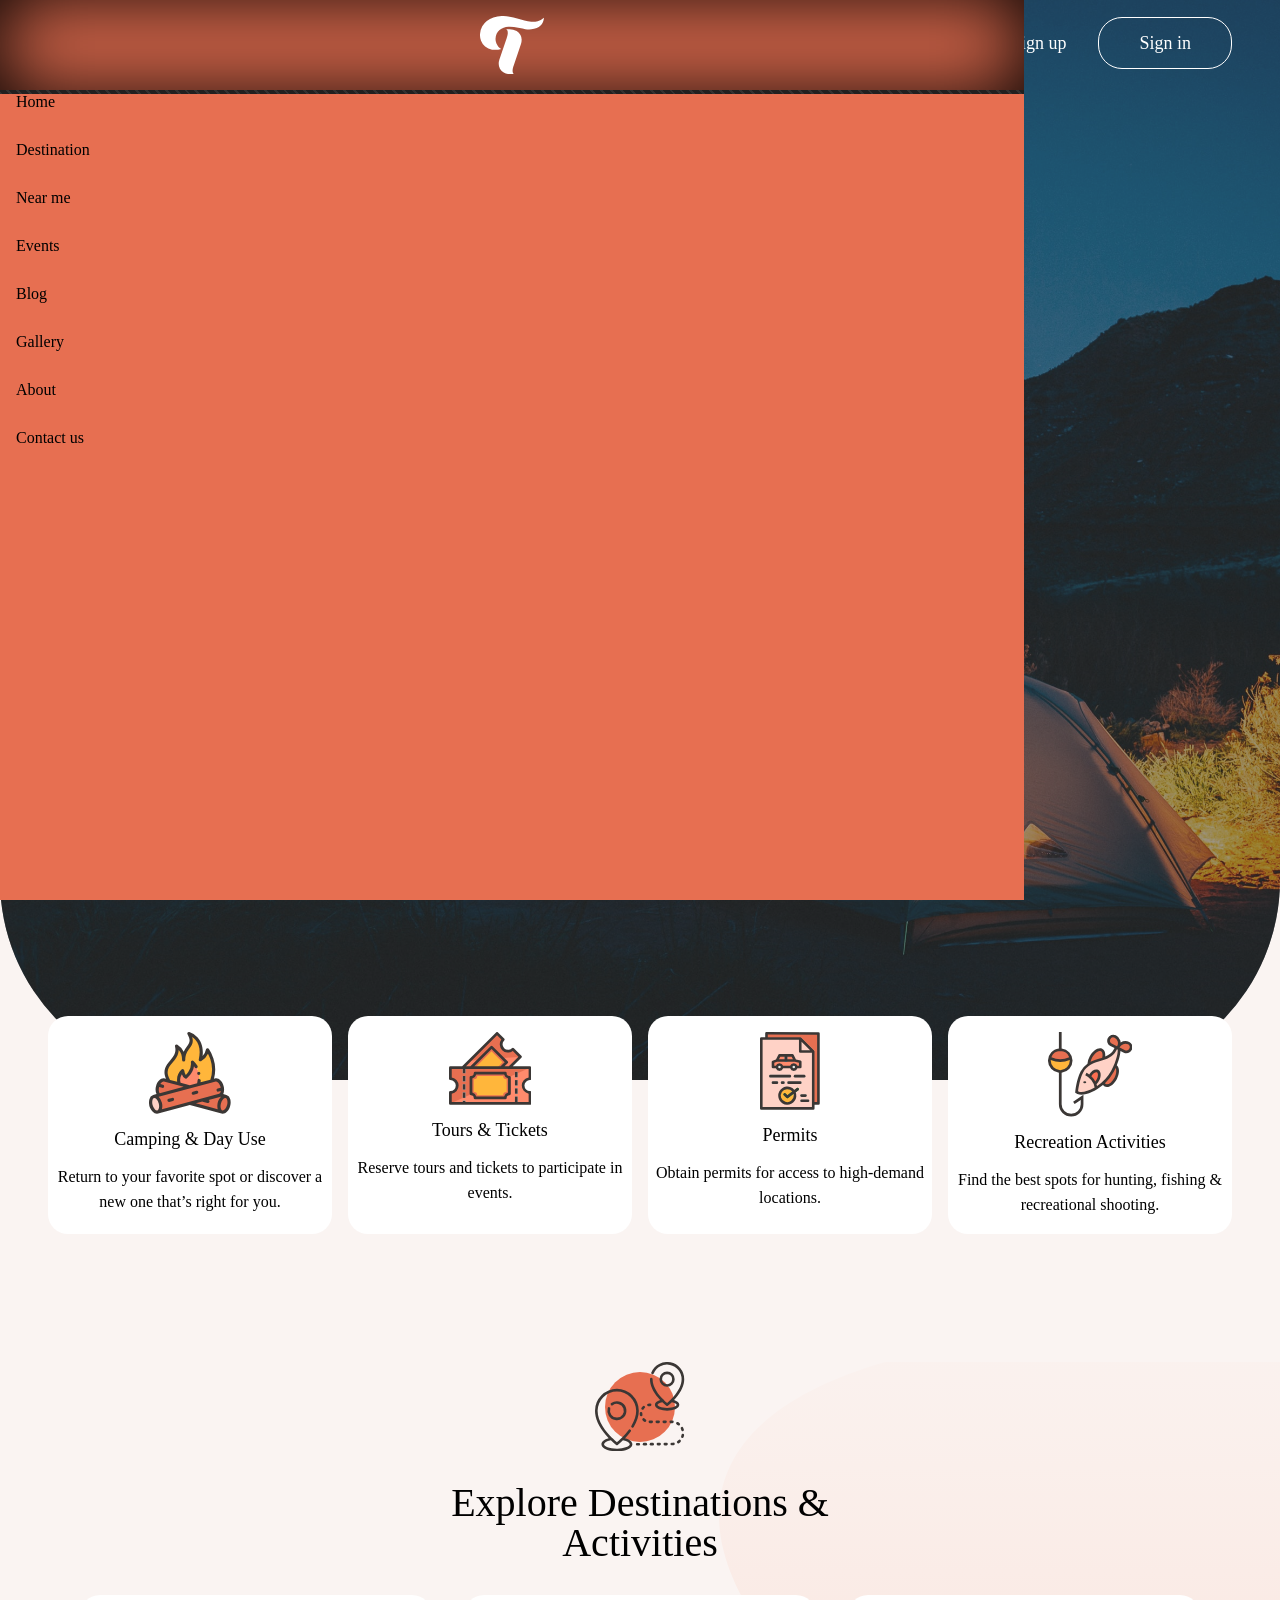
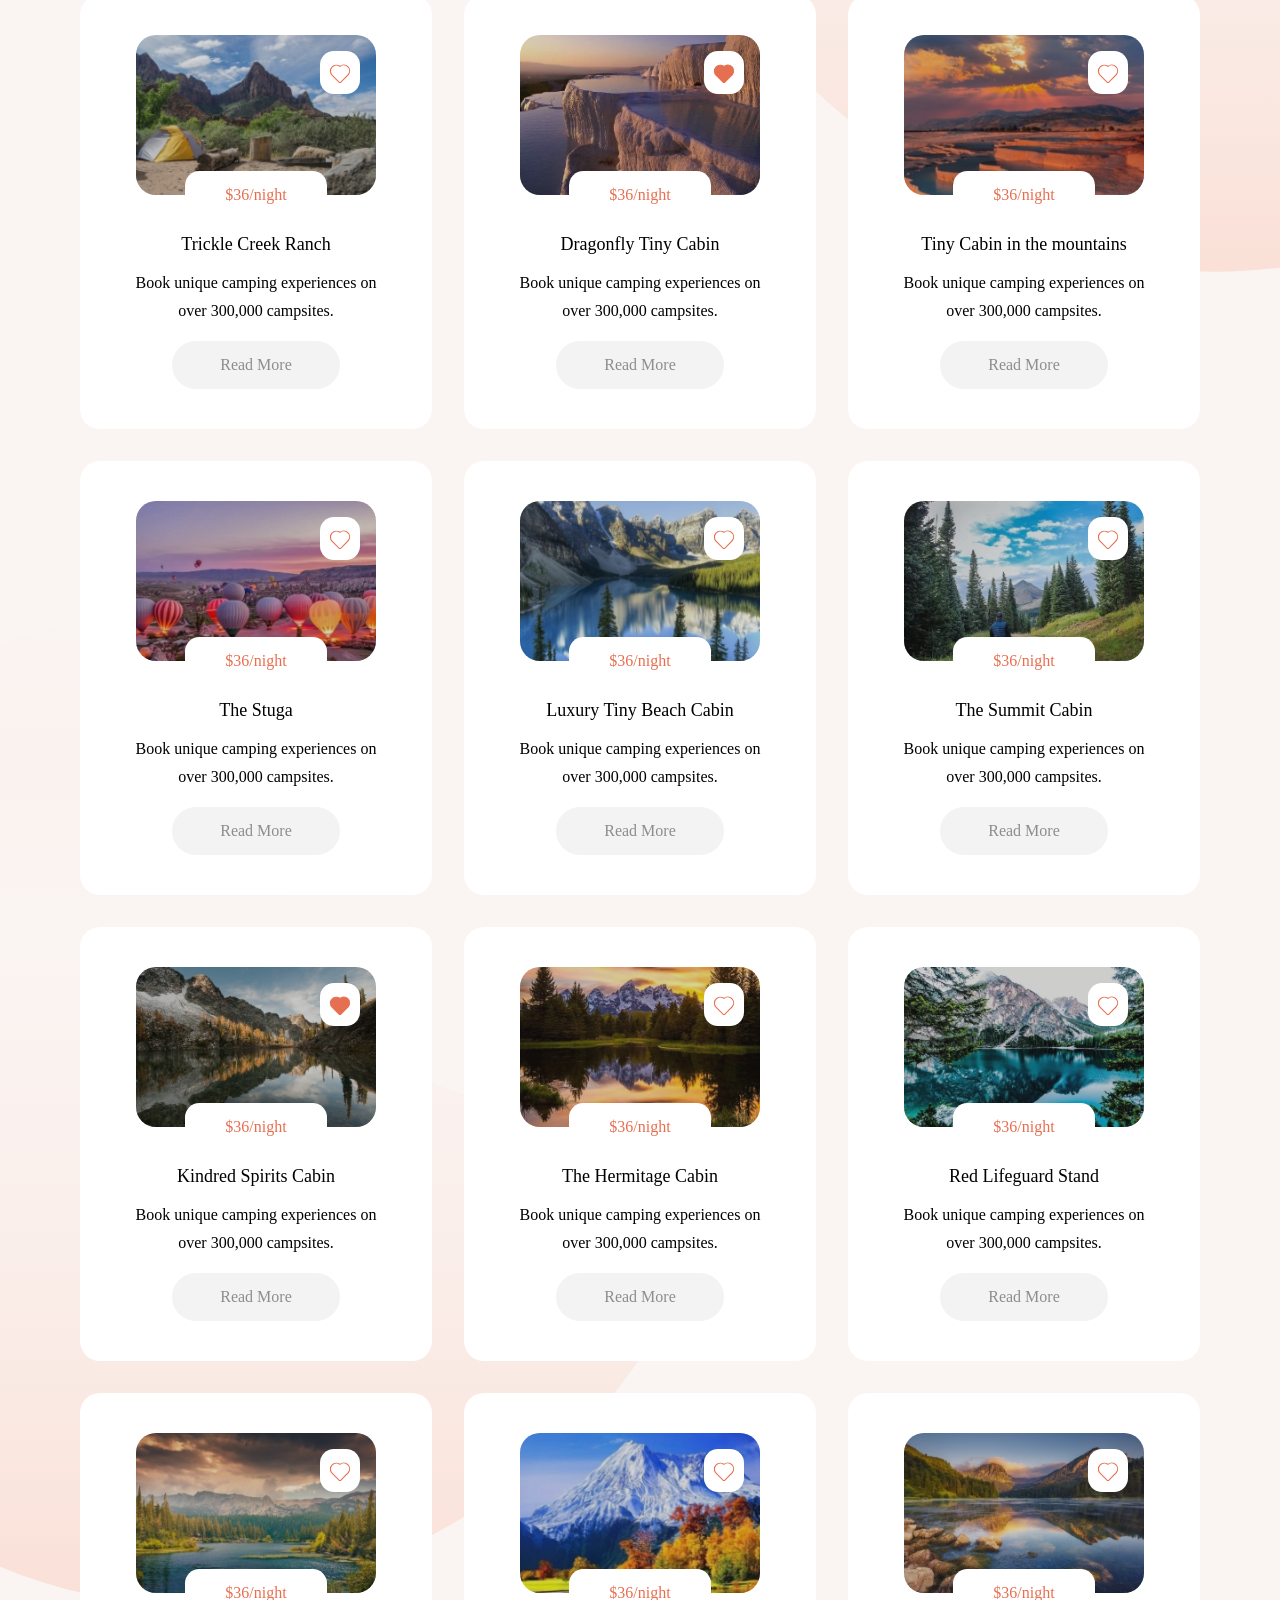
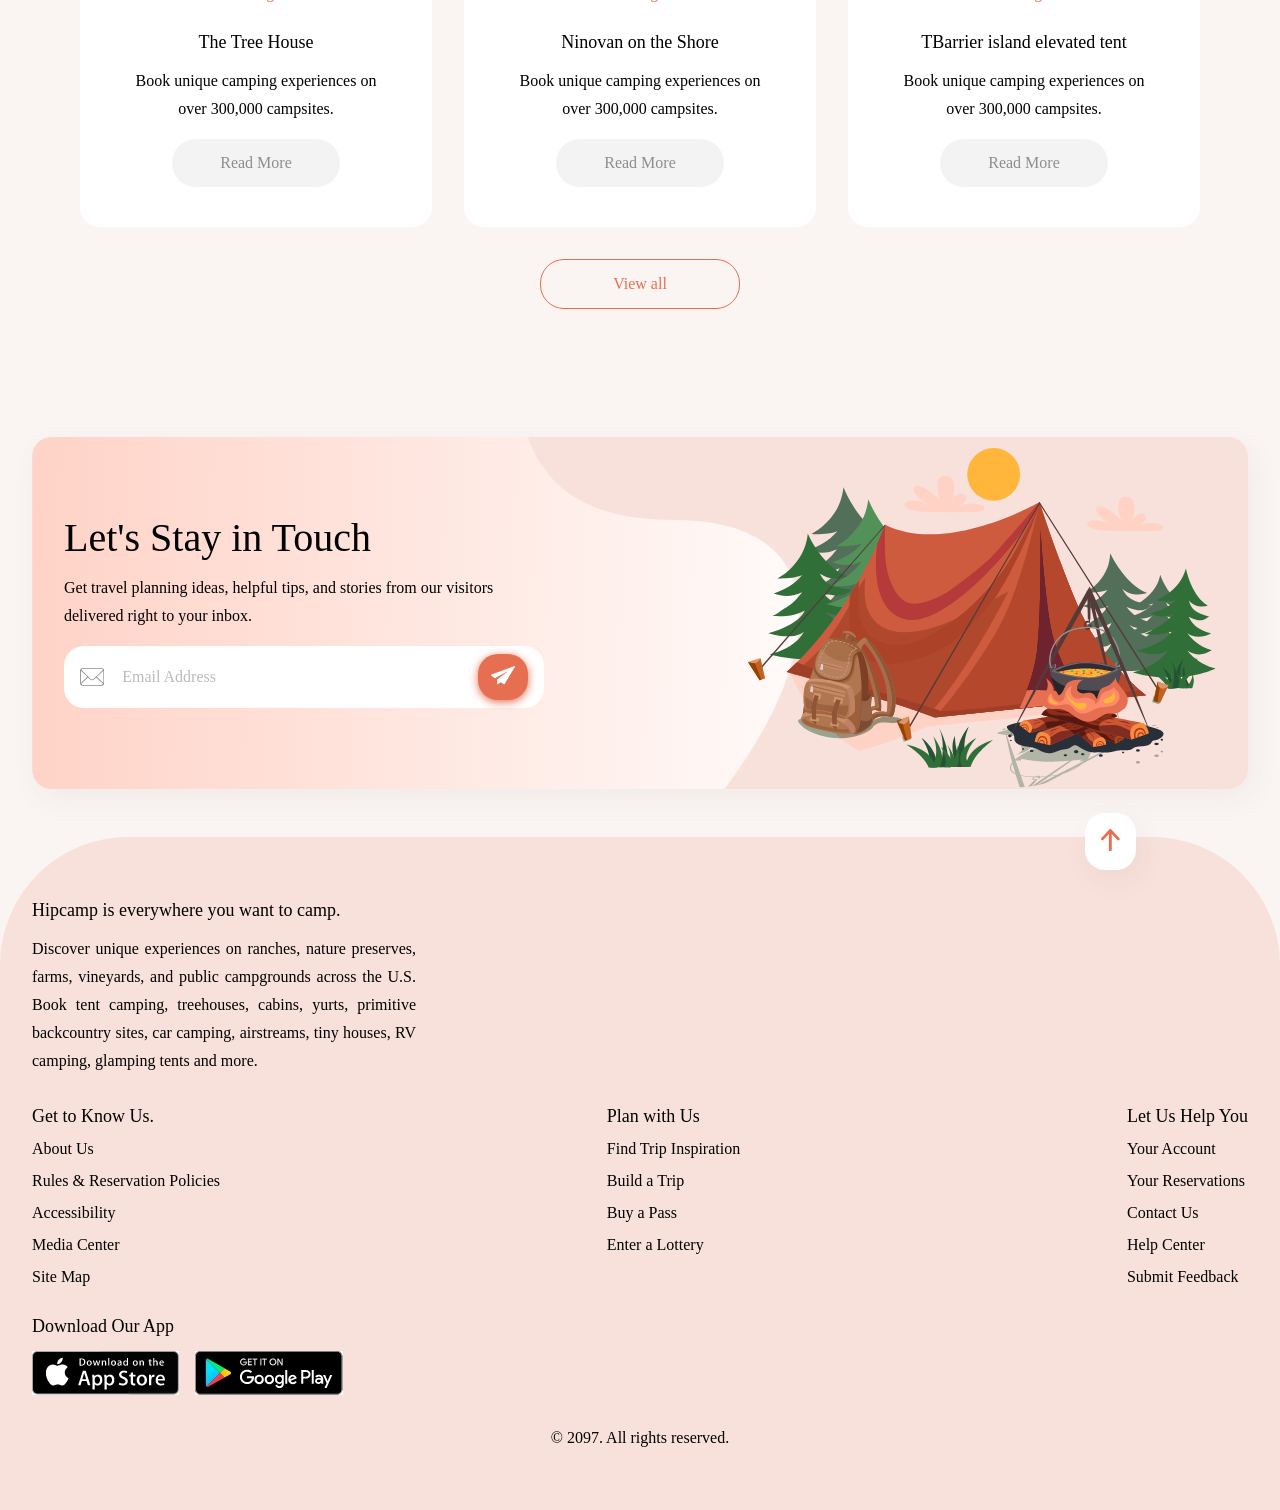
==== commit 757d6ccc: "Done Header of Sidebar" ====
--- a/index/index.html
+++ b/index/index.html
@@ -22,6 +22,10 @@
 
 
     <link rel="stylesheet" href="../styles/Trans_Anim_Styles/TransAndAnim_HEADER.css">
+    <link rel="stylesheet" href="../styles/Trans_Anim_Styles/TransAndAnim_MAIN.css">
+    <link rel="stylesheet" href="../styles/Trans_Anim_Styles/TransAndAnim_FOOTER.css">
+
+
 
 
     <link rel="Icon" href="../images/favIcon/fav_icon.svg">
@@ -29,6 +33,28 @@
     
 </head>
 <body>
+
+    <section class="Header_SidePanel">
+        <div class="SidePanel__navigation-left-views__items SidePanel__navigation-left-views__iconHeader">
+            <svg xmlns="http://www.w3.org/2000/svg" width="18.951" height="17.28" viewBox="0 0 18.951 17.28">
+                <path id="Path_623" data-name="Path 623" d="M18.962-15.292a4.18,4.18,0,0,1-.3,1.237A3.231,3.231,0,0,1,17.951-13a3.642,3.642,0,0,1-1.139.756,5.089,5.089,0,0,1-1.6.373,7.131,7.131,0,0,1-1.757-.059q-.854-.137-1.7-.314t-1.678-.324A6.871,6.871,0,0,0,8.4-12.661a5.757,5.757,0,0,0-1.394.294,3.813,3.813,0,0,0-1.217.677,3.266,3.266,0,0,0-.854,1.119,3.674,3.674,0,0,0-.324,1.6,3.04,3.04,0,0,0,.236,1.227,4.13,4.13,0,0,0,.54.923,3.008,3.008,0,0,0,.579.579q.275.2.353.177a6.332,6.332,0,0,1-2.748.2A4.347,4.347,0,0,1,1.53-6.762,4.028,4.028,0,0,1,.313-8.46a4.731,4.731,0,0,1-.275-2.2,5.461,5.461,0,0,1,.638-2.12,5.239,5.239,0,0,1,1.355-1.6,6.385,6.385,0,0,1,1.953-1.031,8.462,8.462,0,0,1,2.434-.412,10.11,10.11,0,0,1,2.365.2q1.148.236,2.248.55t2.13.6a10.79,10.79,0,0,0,2.022.363,5.8,5.8,0,0,0,1.934-.167A4.707,4.707,0,0,0,18.962-15.292ZM7.93-9.343q.039-.118.147-.471a3.866,3.866,0,0,0,.147-.756,2.423,2.423,0,0,0-.049-.785.807.807,0,0,0-.422-.559q.393.02.471.02h.51a4.481,4.481,0,0,1,2.13.53,3.007,3.007,0,0,1,1.129,1.129,2.883,2.883,0,0,1,.353,1.384,3.964,3.964,0,0,1-.2,1.3L9.971-1.118Q9.932-1,9.824-.647a3.866,3.866,0,0,0-.147.756,2.423,2.423,0,0,0,.049.785.807.807,0,0,0,.422.559q-.393-.02-.471-.02h-.51A4.481,4.481,0,0,1,7.037.9,3.007,3.007,0,0,1,5.908-.225a2.883,2.883,0,0,1-.353-1.384,3.964,3.964,0,0,1,.2-1.3Z" transform="translate(-0.011 15.827)" fill="#fff"/>
+            </svg>                      
+        </div>
+        <div class="divider_sidebar">        <div class="divider_sidebar_stripes"></div>
+    </div>
+        <nav class="__nav-sideBar-Container">
+            <div class="SidePanel__navigation-left-views__items   SidePanel__navigation-left-views__text --SidePanel__SelectedTab"><a href="#">Home</a></div>
+            <div class="SidePanel__navigation-left-views__items   SidePanel__navigation-left-views__text"><a href="#">Destination</a></div>
+            <div class="SidePanel__navigation-left-views__items   SidePanel__navigation-left-views__text"><a href="#">Near me</a> </div>
+            <div class="SidePanel__navigation-left-views__items   SidePanel__navigation-left-views__text"><a href="#">Events</a></div>
+            <div class="SidePanel__navigation-left-views__items   SidePanel__navigation-left-views__text"><a href="#">Blog</a></div>
+            <div class="SidePanel__navigation-left-views__items   SidePanel__navigation-left-views__text"><a href="#">Gallery</a></div>
+            <div class="SidePanel__navigation-left-views__items   SidePanel__navigation-left-views__text"><a href="#">About</a></div>
+            <div class="SidePanel__navigation-left-views__items   SidePanel__navigation-left-views__text"><a href="#">Contact us</a> </div>
+       
+        </nav>
+     </section>
+
     <header class="Header-Container">
         
         <section class="Header-Top-Container">
@@ -67,6 +93,7 @@
                     </a>
                 </div>
             </nav>
+
             <section class="Container_Top__title-Continer">
                 <div class="Top__title-Continer">
                     <div class="Top__title--items   __title--item-tilte">
@@ -408,12 +435,12 @@
                     </div>
                     <form action="index.html" method="get" autocomplete="on" class="__emailbox-Top-Footer">
                         <div class="Footer_sendEmailSection">
+                            <input type="email" placeholder="Email Address" id="emailBox">
                             <label for="emailBox" class="LabelInputs">
                                 <svg xmlns="http://www.w3.org/2000/svg" width="24.242" height="17.746" viewBox="0 0 24.242 17.746">
                                     <path id="Path_908" data-name="Path 908" d="M26.215,17.058H8.027A3.03,3.03,0,0,0,5,20.085V31.777A3.031,3.031,0,0,0,8.027,34.8H26.215a3.031,3.031,0,0,0,3.027-3.027V20.085A3.03,3.03,0,0,0,26.215,17.058Zm-18.188.857H26.215a2.168,2.168,0,0,1,1.829,1.007l-9.328,8.81a2.354,2.354,0,0,1-3.189,0L6.2,18.923A2.169,2.169,0,0,1,8.027,17.915ZM5.878,32.062a2.207,2.207,0,0,1-.021-.285V20.085a2.163,2.163,0,0,1,.021-.285l6.491,6.131Zm20.337,1.885H8.027A2.168,2.168,0,0,1,6.2,32.94l6.8-6.419,1.944,1.835a3.22,3.22,0,0,0,4.366,0l1.943-1.835,6.8,6.418A2.167,2.167,0,0,1,26.215,33.947Zm2.169-13.862V31.777a2.2,2.2,0,0,1-.021.285l-6.491-6.131L28.364,19.8A2.251,2.251,0,0,1,28.384,20.085Z" transform="translate(-5 -17.058)" fill="#8d8d8d"/>
                                   </svg>                          
                             </label>
-                            <input type="email" placeholder="Email Address" id="emailBox">
                         </div>
                         <button type="reset" class="SendEmailButton">
                             <svg xmlns="http://www.w3.org/2000/svg" width="24.162" height="18.23" viewBox="0 0 24.162 18.23">
@@ -448,63 +475,63 @@
                 </div>
 
                 <div class="__MoreAccLinks-items">
+                    <div class="__LinksFooter REB-Regular__details-2">
+                        <a href="#">About Us</a>
+                    </div>  
+                    <div class="__LinksFooter REB-Regular__details-2">
+                        <a href="#">Rules & Reservation Policies</a>
+                    </div>   
+                    <div class="__LinksFooter REB-Regular__details-2">
+                        <a href="#">Accessibility</a>
+                    </div>   
+                    <div class="__LinksFooter REB-Regular__details-2">
+                        <a href="#">Media Center</a>
+                    </div>   
+                    <div class="__LinksFooter REB-Regular__details-2">
+                        <a href="#">Site Map </a>
+                    </div>          
                     <div class="BottomFotter__tiltle-text ARC-Black__title-3">
                         <h4>Get to Know Us.</h4>
                     </div>       
-                    <div class="__LinksFooter REB-Regular__details-2">
-                        <a href="#">About Us</a>
+                </div>
+
+                <div class="__MoreAccLinks-items">
+                    <div class="__LinksFooter REB-Regular__details-2">
+                        <a href="#">Find Trip Inspiration</a>
                     </div>  
                     <div class="__LinksFooter REB-Regular__details-2">
-                        <a href="#">Rules & Reservation Policies</a>
-                    </div>   
-                    <div class="__LinksFooter REB-Regular__details-2">
-                        <a href="#">Accessibility</a>
-                    </div>   
-                    <div class="__LinksFooter REB-Regular__details-2">
-                        <a href="#">Media Center</a>
-                    </div>   
-                    <div class="__LinksFooter REB-Regular__details-2">
-                        <a href="#">Site Map </a>
-                    </div>          
-                </div>
-
-                <div class="__MoreAccLinks-items">
+                        <a href="#">Build a Trip</a>
+                    </div>   
+                    <div class="__LinksFooter REB-Regular__details-2">
+                        <a href="#">Buy a Pass</a>
+                    </div>   
+                    <div class="__LinksFooter REB-Regular__details-2">
+                        <a href="#">Enter a Lottery</a>
+                    </div>   
                     <div class="BottomFotter__tiltle-text ARC-Black__title-3">
                         <h4>Plan with Us</h4>
                     </div>       
-                    <div class="__LinksFooter REB-Regular__details-2">
-                        <a href="#">Find Trip Inspiration</a>
+                </div>
+
+                <div class="__MoreAccLinks-items">
+                    <div class="__LinksFooter REB-Regular__details-2">
+                        <a href="#">Your Account</a>
                     </div>  
                     <div class="__LinksFooter REB-Regular__details-2">
-                        <a href="#">Build a Trip</a>
-                    </div>   
-                    <div class="__LinksFooter REB-Regular__details-2">
-                        <a href="#">Buy a Pass</a>
-                    </div>   
-                    <div class="__LinksFooter REB-Regular__details-2">
-                        <a href="#">Enter a Lottery</a>
-                    </div>   
-                </div>
-
-                <div class="__MoreAccLinks-items">
+                        <a href="#">Your Reservations</a>
+                    </div>   
+                    <div class="__LinksFooter REB-Regular__details-2">
+                        <a href="#">Contact Us</a>
+                    </div>   
+                    <div class="__LinksFooter REB-Regular__details-2">
+                        <a href="#">Help Center</a>
+                    </div>   
+                    <div class="__LinksFooter REB-Regular__details-2">
+                        <a href="#">Submit Feedback</a>
+                    </div>          
                     <div class="BottomFotter__tiltle-text ARC-Black__title-3">
                         <h4>Let Us Help You</h4>
                     </div>       
-                    <div class="__LinksFooter REB-Regular__details-2">
-                        <a href="#">Your Account</a>
-                    </div>  
-                    <div class="__LinksFooter REB-Regular__details-2">
-                        <a href="#">Your Reservations</a>
-                    </div>   
-                    <div class="__LinksFooter REB-Regular__details-2">
-                        <a href="#">Contact Us</a>
-                    </div>   
-                    <div class="__LinksFooter REB-Regular__details-2">
-                        <a href="#">Help Center</a>
-                    </div>   
-                    <div class="__LinksFooter REB-Regular__details-2">
-                        <a href="#">Submit Feedback</a>
-                    </div>          
                 </div>
                 <div class="BottomFooter__WaysToDownloadApp-Container">
                     <div class="BottomFotter__tiltle-text ARC-Black__title-3">
--- a/styles/Configure_Styles/root.css
+++ b/styles/Configure_Styles/root.css
@@ -1,7 +1,7 @@
 :root{
     --graytextColor : #D2D2D2;
     --grayReadMore : #8D8D8D;
-    --Orange_theme_color : #E76F51;
+    --Orange_theme_color : #e76f51;
     --Pink_theme_color :#F8E1DB;
 
     --text_button_border_radius : 1.5rem;
--- a/styles/Basic_Styles/HeaderStyle.css
+++ b/styles/Basic_Styles/HeaderStyle.css
@@ -93,7 +93,69 @@
 }
 
 /*******************************************************************************************/
-.Container_Top__title-Continer{
+
+.Header_SidePanel{
+    /* display: none; */
+    position: fixed;
+    display: flex;
+    flex-direction: column;
+    width: 80%;
+    left: 0;
+    top: 0;
+    bottom: 0 ;
+    z-index: 9999;
+    /* box-shadow:inset 0px 0px 100px black; */
+    
+}
+.divider_sidebar{
+    height: 4px;
+    width: 100%;
+    background-color: rgb(34, 32, 32);
+}
+.divider_sidebar_stripes{
+    --ipt-on-baseAlt-stripes-rgb: 255, 255, 255;
+    --ipt-baseAlt-stripes-opacity: 0.08;    
+    height: 4px;
+    width: 100%;
+    background: repeating-linear-gradient(45deg, rgba(var(--ipt-on-baseAlt-stripes-rgb), var(--ipt-baseAlt-stripes-opacity)), rgba(var(--ipt-on-baseAlt-stripes-rgb), var(--ipt-baseAlt-stripes-opacity)) 2px, transparent 2px, transparent 7px), transparent;
+}
+.__nav-sideBar-Container{
+
+
+    background-color: rgb(231, 111, 81);
+    height: 100%;
+    display: flex;
+    flex-direction: column;
+    gap: 2rem;
+}
+.SidePanel__navigation-left-views__items{
+
+}   
+.SidePanel__navigation-left-views__text{
+ padding: 0 1rem;
+} 
+.--SidePanel__SelectedTab{
+
+}
+
+.SidePanel__navigation-left-views__iconHeader{
+    width: 100%;
+    background-color: var(--Orange_theme_color);
+    display: flex;
+    justify-content: center;
+    align-items: center;
+    padding: 1rem 0;
+    box-shadow:inset 0px 0px 80px black;
+}
+.SidePanel__navigation-left-views__iconHeader svg{
+    height: 100%;
+    width: 4rem;
+}
+
+/*******************************************************************************************/
+.Container_Top__title{
+
+}-Continer{
     width: 100%;
     height: 100%;
     display: flex;
--- a/styles/Basic_Styles/FooterStyle.css
+++ b/styles/Basic_Styles/FooterStyle.css
@@ -86,7 +86,7 @@
 }
 .Footer_sendEmailSection{
     display: flex;
-    flex-direction: row;
+    flex-direction: row-reverse;
     width: 100%;
     gap: 1rem;
 }
@@ -177,9 +177,12 @@
 }
 .BottomFotter__tiltle-text{
     width: 100%;
+    position: relative;
+    order: -1;
 }
 .BottomFotter__tiltle-text *{
-
+    display: inline;
+    position: relative;
 }
 .BottomFotter__text-text{
     font-size: 1rem;
@@ -221,7 +224,12 @@
 /*******************************************************************************************/
 .__LinksFooter{
     width: 100%;
-}
+    
+}
+.__LinksFooter a{
+
+}
+
 
 /*******************************************************************************************/
 .BottomFooter__CopyRight{
--- a/styles/Responsice_Styles/RES_Header.css
+++ b/styles/Responsice_Styles/RES_Header.css
@@ -29,6 +29,11 @@
 @media only screen and (max-width: 768px) 
 {
     /*Top Header*/
+    .Header_SidePanel{
+        /* display: flex; */
+        /* flex-direction: column;
+        gap: ; */
+    }
     .navigation-left-views__text{
         display: none;
     }
--- a/styles/Responsice_Styles/RES_Footer.css
+++ b/styles/Responsice_Styles/RES_Footer.css
@@ -65,6 +65,13 @@
         width: 100%;
     }
 
+    .Footer-Container__Bottm-Footer-More-Acc-Links-Container__Goto_FirstOFweb-Button{
+        top: -1.5rem;
+        right: 50%;
+        transform: translateX(+50%);
+
+    
+    }
 }
 
 
@@ -75,16 +82,7 @@
         flex-direction: column;
 
     }
-    .Footer-Container__Bottm-Footer-More-Acc-Links-Container__Goto_FirstOFweb-Button{
-        position: absolute;
 
-        padding: 1rem;
-        top: -1.5rem;
-        right: 50%;
-        transform: translateX(+50%);
-
-    
-    }
 
 }
 
--- a/styles/Trans_Anim_Styles/TransAndAnim_HEADER.css
+++ b/styles/Trans_Anim_Styles/TransAndAnim_HEADER.css
@@ -38,4 +38,10 @@
 .__title--item-Discover-button:hover{
     background-color: white;
     color: var(--Orange_theme_color);
-}+}
+.Header-Bottom-Container__item-Continer{
+    transition:  box-shadow var(--tranns_BUTTON);
+}
+.Header-Bottom-Container__item-Continer:hover{
+    box-shadow: 0px 1px 20px black;
+}
--- a/styles/Trans_Anim_Styles/TransAndAnim_MAIN.css
+++ b/styles/Trans_Anim_Styles/TransAndAnim_MAIN.css
@@ -0,0 +1,59 @@
+@keyframes scaling_Like_Icon_Anim {
+    0% {
+        scale : 1 ;
+        rotate: 0deg;
+
+    }
+
+    50%{
+        scale: 10;
+    }
+    80%{
+        scale: 10;
+    }
+
+
+    100%{
+        rotate: 0deg;
+        scale : 1 ;
+
+    }
+}
+@keyframes rotating_Like_Icon_Anim {
+    0% {
+        rotate: -3deg;
+
+    }
+
+    100%{
+       rotate: +3deg;
+
+    }
+}
+
+
+.items-ReadMore-Button a{
+    transition: background-color var(--tranns_BUTTON);
+}
+.items-ReadMore-Button a:hover{
+    background-color: #E1F5FE;
+    /* color: b; */
+}
+
+.Main-Cotainer__ViewAll-Button a{
+    transition: background-color var(--tranns_BUTTON);
+}
+.Main-Cotainer__ViewAll-Button a:hover{
+    background-color: var(--Orange_theme_color);
+    color: white;
+}
+.items-Picture__like-Icon path{
+    transition: fill 300ms ease-in 800ms;
+}
+.items-Picture__like-Icon:hover svg{
+    animation: scaling_Like_Icon_Anim 1500ms ease-in-out 10ms forwards , rotating_Like_Icon_Anim 100ms ease-in-out 800ms 6 alternate;
+
+}
+.items-Picture__like-Icon:hover path{
+    fill: var(--Orange_theme_color);
+}
--- a/styles/Trans_Anim_Styles/TransAndAnim_FOOTER.css
+++ b/styles/Trans_Anim_Styles/TransAndAnim_FOOTER.css
@@ -0,0 +1,63 @@
+@keyframes bell_Ring {
+    0% {
+        transform: rotate(-3deg);
+    
+    }
+
+    100%{
+        transform: rotate(3deg);
+    }
+}
+
+.SendEmailButton{
+    transition: background-color  200ms ease-in-out 10ms , box-shadow  200ms ease-in-out 10ms ;
+}
+.SendEmailButton:hover{
+    background-color: #1E88E5;
+    box-shadow: 0px 2px 8px #1E88E5;
+}
+#emailBox:focus + label path{
+    fill:var(--Orange_theme_color) ;
+    stroke: var(--Orange_theme_color);
+    stroke-width: 0.5px;
+}
+.Footer-Container__Bottm-Footer-More-Acc-Links-Container__Goto_FirstOFweb-Button:hover path{
+    fill: white;
+}
+.Footer-Container__Bottm-Footer-More-Acc-Links-Container__Goto_FirstOFweb-Button:hover{
+    background-color: var(--Orange_theme_color);
+}
+.Footer-Container__Bottm-Footer-More-Acc-Links-Container__Goto_FirstOFweb-Button{
+   transition: background-color  200ms ease-in-out 10ms;
+}
+.__LinksFooter{
+    transition: transform 100ms linear 400ms;
+}
+.__LinksFooter:hover{
+    transform: translateX(20px);
+}
+.__LinksFooter:hover ~ .BottomFotter__tiltle-text h4::before{
+    background-color: #64B5F6;
+    width: 70px;
+}
+.BottomFotter__tiltle-text h4::before{
+    transition: width 300ms linear 400ms 
+    , background-color 300ms linear 400ms ;
+    content: "";
+    position: absolute;
+    bottom: -4px;
+    box-shadow: 0 3px 2px rgb(0,0,255);
+    right: 0;
+    left: 0;
+    margin: auto;
+    width: 0;
+    height: 2px;
+    background-color: transparent;
+}
+.BottomFooter__CopyRight a:hover{
+    color: blue;
+    text-shadow: 0 0 3px red ;
+}
+.Download__App img:hover{
+    animation: bell_Ring 100ms ease 110ms infinite alternate;
+}
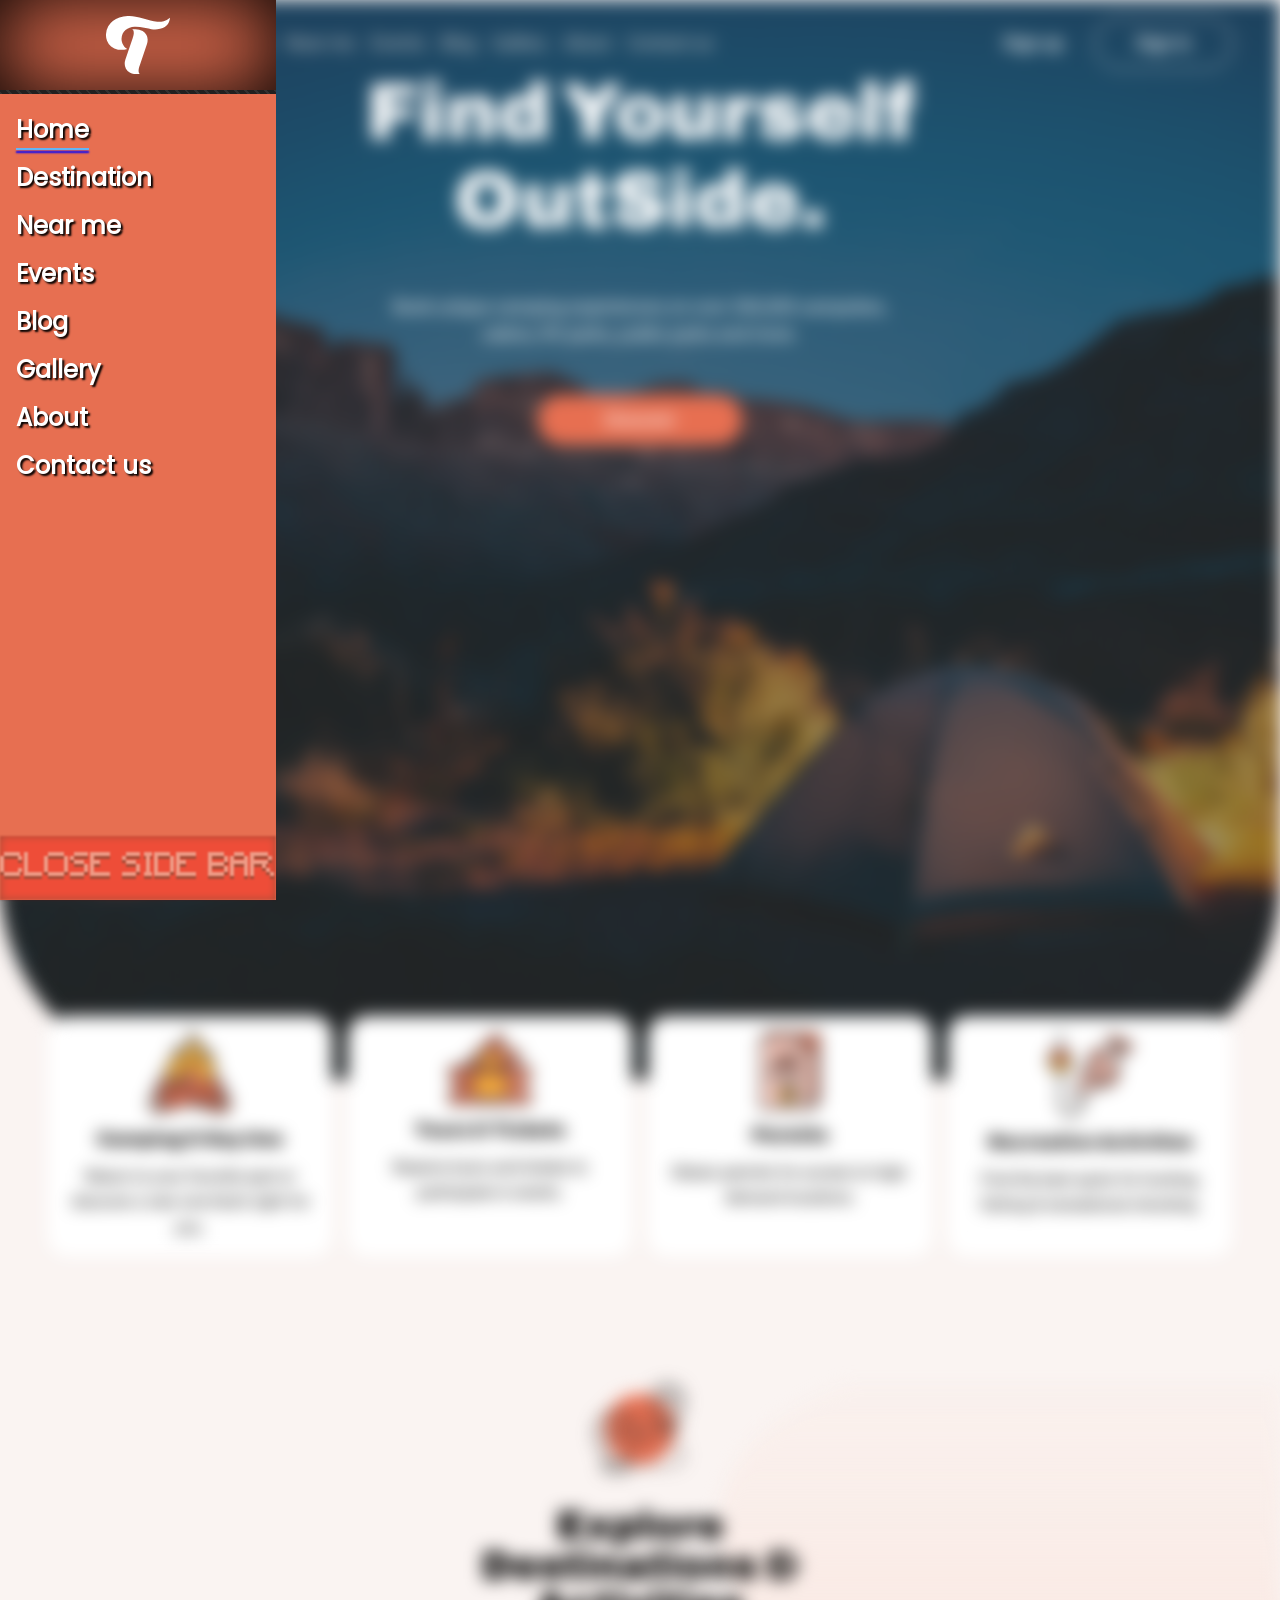
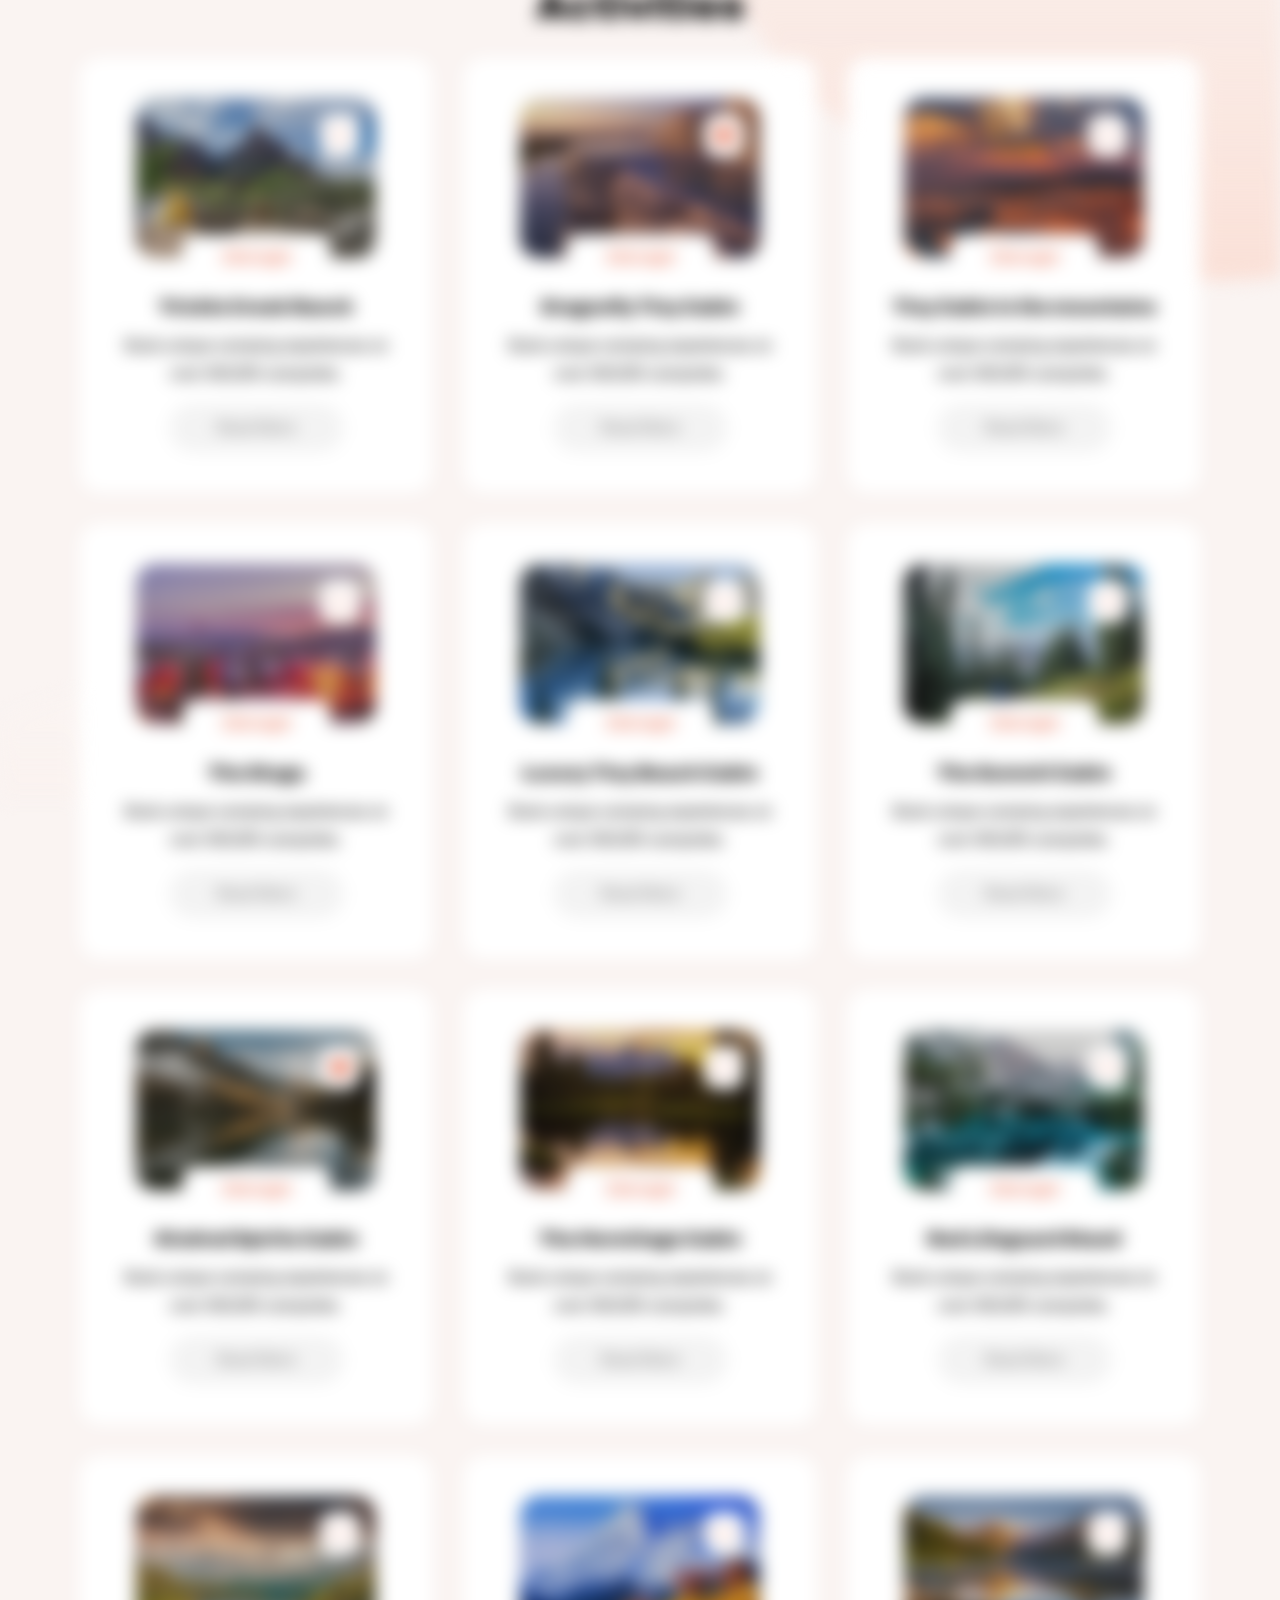
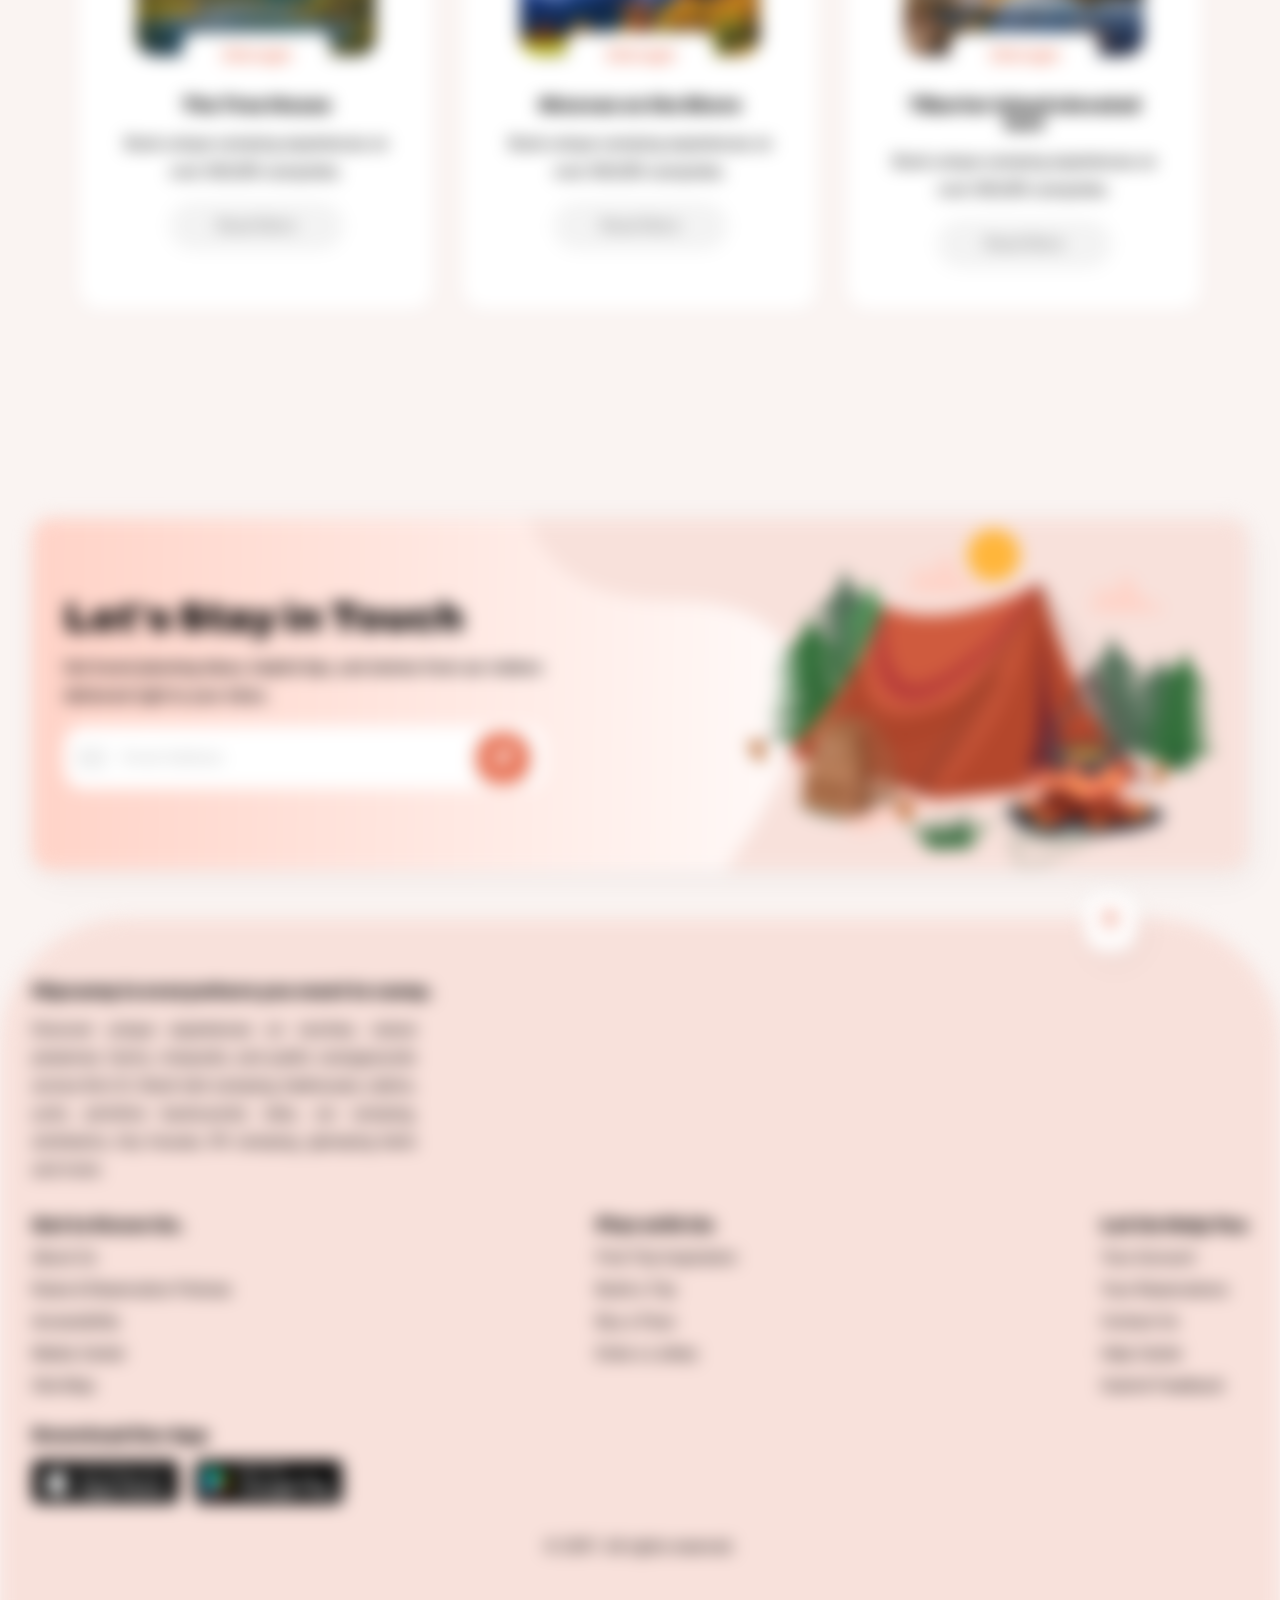
==== commit f38ba236: "Done Trans and Anim inside SlideBar" ====
--- a/index/index.html
+++ b/index/index.html
@@ -40,19 +40,32 @@
                 <path id="Path_623" data-name="Path 623" d="M18.962-15.292a4.18,4.18,0,0,1-.3,1.237A3.231,3.231,0,0,1,17.951-13a3.642,3.642,0,0,1-1.139.756,5.089,5.089,0,0,1-1.6.373,7.131,7.131,0,0,1-1.757-.059q-.854-.137-1.7-.314t-1.678-.324A6.871,6.871,0,0,0,8.4-12.661a5.757,5.757,0,0,0-1.394.294,3.813,3.813,0,0,0-1.217.677,3.266,3.266,0,0,0-.854,1.119,3.674,3.674,0,0,0-.324,1.6,3.04,3.04,0,0,0,.236,1.227,4.13,4.13,0,0,0,.54.923,3.008,3.008,0,0,0,.579.579q.275.2.353.177a6.332,6.332,0,0,1-2.748.2A4.347,4.347,0,0,1,1.53-6.762,4.028,4.028,0,0,1,.313-8.46a4.731,4.731,0,0,1-.275-2.2,5.461,5.461,0,0,1,.638-2.12,5.239,5.239,0,0,1,1.355-1.6,6.385,6.385,0,0,1,1.953-1.031,8.462,8.462,0,0,1,2.434-.412,10.11,10.11,0,0,1,2.365.2q1.148.236,2.248.55t2.13.6a10.79,10.79,0,0,0,2.022.363,5.8,5.8,0,0,0,1.934-.167A4.707,4.707,0,0,0,18.962-15.292ZM7.93-9.343q.039-.118.147-.471a3.866,3.866,0,0,0,.147-.756,2.423,2.423,0,0,0-.049-.785.807.807,0,0,0-.422-.559q.393.02.471.02h.51a4.481,4.481,0,0,1,2.13.53,3.007,3.007,0,0,1,1.129,1.129,2.883,2.883,0,0,1,.353,1.384,3.964,3.964,0,0,1-.2,1.3L9.971-1.118Q9.932-1,9.824-.647a3.866,3.866,0,0,0-.147.756,2.423,2.423,0,0,0,.049.785.807.807,0,0,0,.422.559q-.393-.02-.471-.02h-.51A4.481,4.481,0,0,1,7.037.9,3.007,3.007,0,0,1,5.908-.225a2.883,2.883,0,0,1-.353-1.384,3.964,3.964,0,0,1,.2-1.3Z" transform="translate(-0.011 15.827)" fill="#fff"/>
             </svg>                      
         </div>
-        <div class="divider_sidebar">        <div class="divider_sidebar_stripes"></div>
-    </div>
-        <nav class="__nav-sideBar-Container">
-            <div class="SidePanel__navigation-left-views__items   SidePanel__navigation-left-views__text --SidePanel__SelectedTab"><a href="#">Home</a></div>
-            <div class="SidePanel__navigation-left-views__items   SidePanel__navigation-left-views__text"><a href="#">Destination</a></div>
-            <div class="SidePanel__navigation-left-views__items   SidePanel__navigation-left-views__text"><a href="#">Near me</a> </div>
-            <div class="SidePanel__navigation-left-views__items   SidePanel__navigation-left-views__text"><a href="#">Events</a></div>
-            <div class="SidePanel__navigation-left-views__items   SidePanel__navigation-left-views__text"><a href="#">Blog</a></div>
-            <div class="SidePanel__navigation-left-views__items   SidePanel__navigation-left-views__text"><a href="#">Gallery</a></div>
-            <div class="SidePanel__navigation-left-views__items   SidePanel__navigation-left-views__text"><a href="#">About</a></div>
-            <div class="SidePanel__navigation-left-views__items   SidePanel__navigation-left-views__text"><a href="#">Contact us</a> </div>
-       
-        </nav>
+        <div class="divider_sidebar">   
+            <div class="divider_sidebar_stripes">
+
+            </div>
+       </div>
+       <section class="__nav-sideBar-Container">
+           <a href="#" class="SideBar__CloseButton">
+            <div >
+                CLOSE SIDE BAR
+            </div>
+           </a> 
+           
+           <nav class="__nav-sideBar-Container__LINKS">
+               <div class="SidePanel__navigation-left-views__items   SidePanel__navigation-left-views__text --SidePanel__SelectedTab"><a href="#">Home</a></div>
+               <div class="SidePanel__navigation-left-views__items   SidePanel__navigation-left-views__text"><a href="#">Destination</a></div>
+               <div class="SidePanel__navigation-left-views__items   SidePanel__navigation-left-views__text"><a href="#">Near me</a> </div>
+               <div class="SidePanel__navigation-left-views__items   SidePanel__navigation-left-views__text"><a href="#">Events</a></div>
+               <div class="SidePanel__navigation-left-views__items   SidePanel__navigation-left-views__text"><a href="#">Blog</a></div>
+               <div class="SidePanel__navigation-left-views__items   SidePanel__navigation-left-views__text"><a href="#">Gallery</a></div>
+               <div class="SidePanel__navigation-left-views__items   SidePanel__navigation-left-views__text"><a href="#">About</a></div>
+               <div class="SidePanel__navigation-left-views__items   SidePanel__navigation-left-views__text"><a href="#">Contact us</a> </div>
+           </nav>
+           
+
+       </section>
+
      </section>
 
     <header class="Header-Container">
--- a/styles/Configure_Styles/Add_fonts.css
+++ b/styles/Configure_Styles/Add_fonts.css
@@ -1,19 +1,23 @@
 @font-face {
     font-family: "Archivo_Black" ;
     src: local("Archivo_Black")  , local("archivo_black") , local("Archivo-Black") , local("ArchivoBlack") ,
-    url("../fonts/Archivo/Archivo_Black.ttf") format("truetype");
+    url("../../fonts/Archivo/Archivo_Black.ttf") format("truetype");
 }
 @font-face {
     font-family: "Roboto_Regular";
     src: local("Roboto_Regular") , local("RobotoRegular") , local("roboto_regular") , local("Roboto-Regular") ,
-    url("../fonts/Roboto/Roboto_Regular.ttf") format("truetype");
+    url("../../fonts/Roboto/Roboto_Regular.ttf") format("truetype");
 }
 @font-face {
     font-family: "Roboto_Medium";
     src: local("Roboto_Medium") , local("RobotoMedium") , local("roboto_medium") , local("Roboto-Medium") ,
-    url("../fonts/Roboto/Roboto_Medium.ttf") format("truetype");
+    url("../../fonts/Roboto/Roboto_Medium.ttf") format("truetype");
 }
 @font-face {
     font-family: "Pop_ins";
-    src: local("Poppins") , local("Pop pins") , local("Pop_pins") , local("Pop Pins") ,url("../fonts/others/Poppins_Regular.ttf") format("truetype");
+    src: local("Poppins") , local("Pop pins") , local("Pop_pins") , local("Pop Pins") ,url("../../fonts/others/Poppins_Regular.ttf") format("truetype");
+}
+@font-face {
+    font-family: "Minecraft";
+    src: local("Minecraft") , local("minecraft") , url("../../fonts/others/Minecraft.ttf") format("truetype");
 }
--- a/styles/Configure_Styles/root.css
+++ b/styles/Configure_Styles/root.css
@@ -30,6 +30,7 @@
 body{
     background-color: var(--backBODY_color);
      /* background-color: black; */
+    
 }
 .Shape_Container{
     position: absolute;
--- a/styles/Basic_Styles/HeaderStyle.css
+++ b/styles/Basic_Styles/HeaderStyle.css
@@ -99,7 +99,6 @@
     position: fixed;
     display: flex;
     flex-direction: column;
-    width: 80%;
     left: 0;
     top: 0;
     bottom: 0 ;
@@ -120,21 +119,82 @@
     background: repeating-linear-gradient(45deg, rgba(var(--ipt-on-baseAlt-stripes-rgb), var(--ipt-baseAlt-stripes-opacity)), rgba(var(--ipt-on-baseAlt-stripes-rgb), var(--ipt-baseAlt-stripes-opacity)) 2px, transparent 2px, transparent 7px), transparent;
 }
 .__nav-sideBar-Container{
-
-
     background-color: rgb(231, 111, 81);
+    display: flex;
+    flex-direction: column-reverse;
+    justify-content: space-between;
+    gap: 2rem;
     height: 100%;
-    display: flex;
-    flex-direction: column;
-    gap: 2rem;
+}
+.SideBar__CloseButton{
+    width: 100%;
+    /* background-color: rgb(255, 120, 120); */
+    background-color: red;
+    /* background-color: black;  */
+    text-align: center;
+    /* height: 60px; */
+    padding: 1rem 0;
+    display: flex;
+    flex-direction: column;
+    justify-content: center;
+    align-items: center;
+    filter: blur(1px);
+    font-family: "Minecraft";
+    font-size: 2rem;
+    opacity: 0.3;   
+    color: white;
+    text-shadow: 0px 3px 1px black;
+    box-shadow: inset 0 0 8px black;
+
+}
+
+
+.__nav-sideBar-Container__LINKS{
+    height: 100%;
+    --dist : 1.5rem;
+    display: flex;
+    flex-direction: column;
+    gap: var(--dist);
+    padding-top: var(--dist);
+    overflow-y: auto;
+}
+header , main , footer{
+    filter: blur(8.6px);
 }
 .SidePanel__navigation-left-views__items{
+    padding: 0 1rem;
 
 }   
 .SidePanel__navigation-left-views__text{
- padding: 0 1rem;
+    font-family: "Pop_ins";
+    font-weight: bold;
+    display: inline-block;
 } 
-.--SidePanel__SelectedTab{
+.SidePanel__navigation-left-views__text a{
+    color: white;
+    text-shadow: 2px 2px 2px black;
+    font-size: 1.5rem;
+} 
+.--SidePanel__SelectedTab a{
+    position: relative;
+}
+.--SidePanel__SelectedTab a::before{
+    content: "";
+    position: absolute;
+    box-shadow: 0 3px 2px rgb(0,0,255);
+    bottom: -4px;
+    right: 0;
+    left: 0;
+    width: auto;
+    height: 2px;
+    background-color: transparent;
+    background-color: #64B5F6;
+}
+
+.__LinksFooter:hover ~ .BottomFotter__tiltle-text h4::before{
+
+}
+.BottomFotter__tiltle-text h4::before{
 
 }
 
--- a/styles/Responsice_Styles/RES_Header.css
+++ b/styles/Responsice_Styles/RES_Header.css
@@ -30,9 +30,8 @@
 {
     /*Top Header*/
     .Header_SidePanel{
-        /* display: flex; */
-        /* flex-direction: column;
-        gap: ; */
+      width: 50%;
+       
     }
     .navigation-left-views__text{
         display: none;
@@ -97,7 +96,6 @@
 
 
 
-
     /*Bottom Header*/
 
 }
@@ -109,6 +107,11 @@
     .Header-Top-Container{
         padding: 0 0.5rem 5rem;
     }
+    /* .SideBar__CloseButton{
+        font-size: 1.8rem;
+       
+   } */
+
 
 
 
@@ -119,6 +122,10 @@
 @media only screen and (max-width: 400px) 
 {
     /*Top Header*/
+    .Header_SidePanel{
+        width: 80%;
+         
+      }
     .Header-Top-Container{
         border-radius: 0 0 2.5rem 2.5rem;
     }
@@ -144,7 +151,7 @@
         right: 0;
         left: 0;
     }
-    
+
 
     /*Bottom Header*/
     .Header-Bottom-Container{
@@ -157,6 +164,16 @@
 @media only screen and (max-width: 240px) 
 {
 
+    .SideBar__CloseButton{
+         font-size: 1.8rem;
+        
+    }
+
+    .SidePanel__navigation-left-views__text a{
+        font-size: 1.2rem;
+    }
+
+
     /*Bottom Header*/
     .__title--item-tilte{
         font-size: 2rem
--- a/styles/Trans_Anim_Styles/TransAndAnim_HEADER.css
+++ b/styles/Trans_Anim_Styles/TransAndAnim_HEADER.css
@@ -45,3 +45,36 @@
 .Header-Bottom-Container__item-Continer:hover{
     box-shadow: 0px 1px 20px black;
 }
+.SideBar__CloseButton{
+    transition: all 100ms linear 100ms;
+}
+
+.SideBar__CloseButton:hover{
+    opacity: 1;
+    filter: none;
+    box-shadow: none;
+}
+
+.SideBar__CloseButton:hover~.__nav-sideBar-Container__LINKS{
+    filter: blur(2px);
+}
+.__nav-sideBar-Container__LINKS{
+    transition: filter 300ms linear 100ms;
+
+}
+.SidePanel__navigation-left-views__text:hover::before{
+    content: "# ";
+    color: transparent;
+    position: relative;
+    text-shadow: 0px 0px 10px greenyellow;
+    animation: Light_Blinking 600ms 500ms infinite alternate linear;
+}
+
+@keyframes Light_Blinking {
+    0%{
+
+    }
+    100%{
+        color: greenyellow;
+    }   
+}
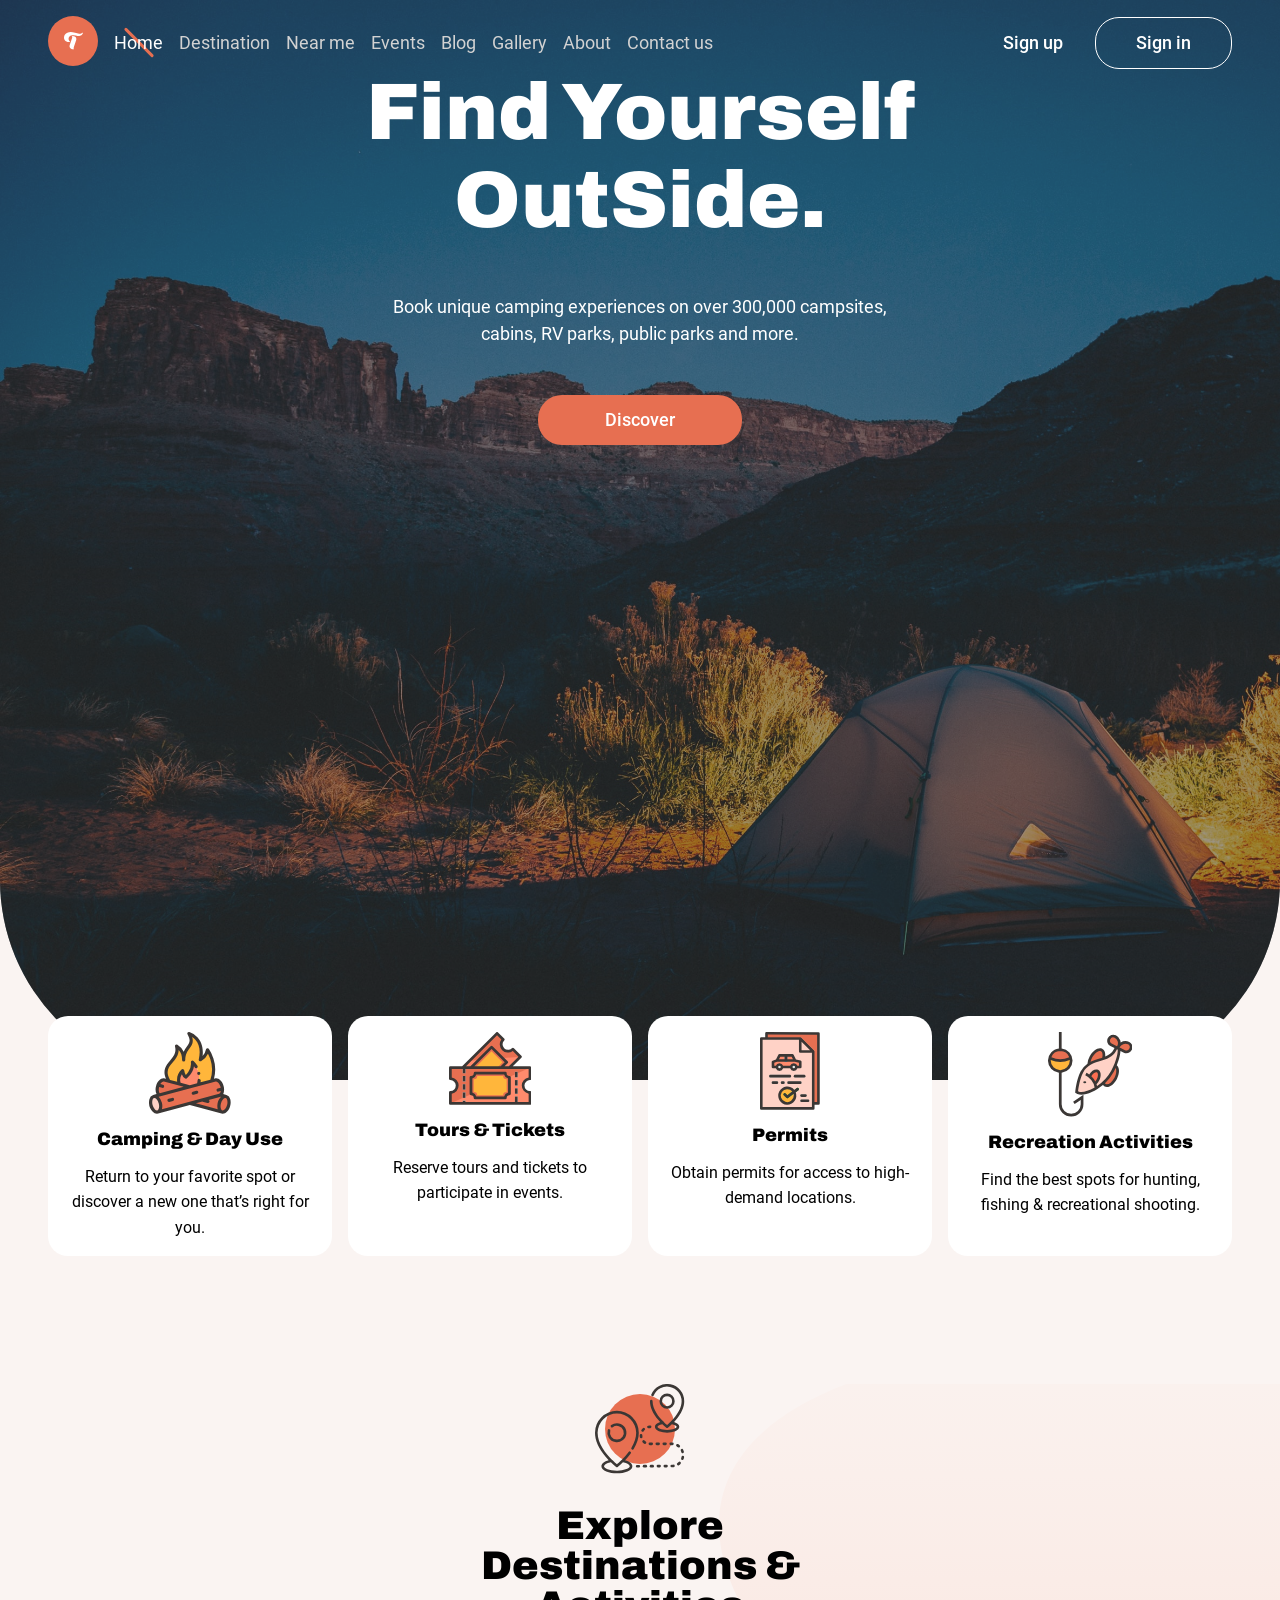
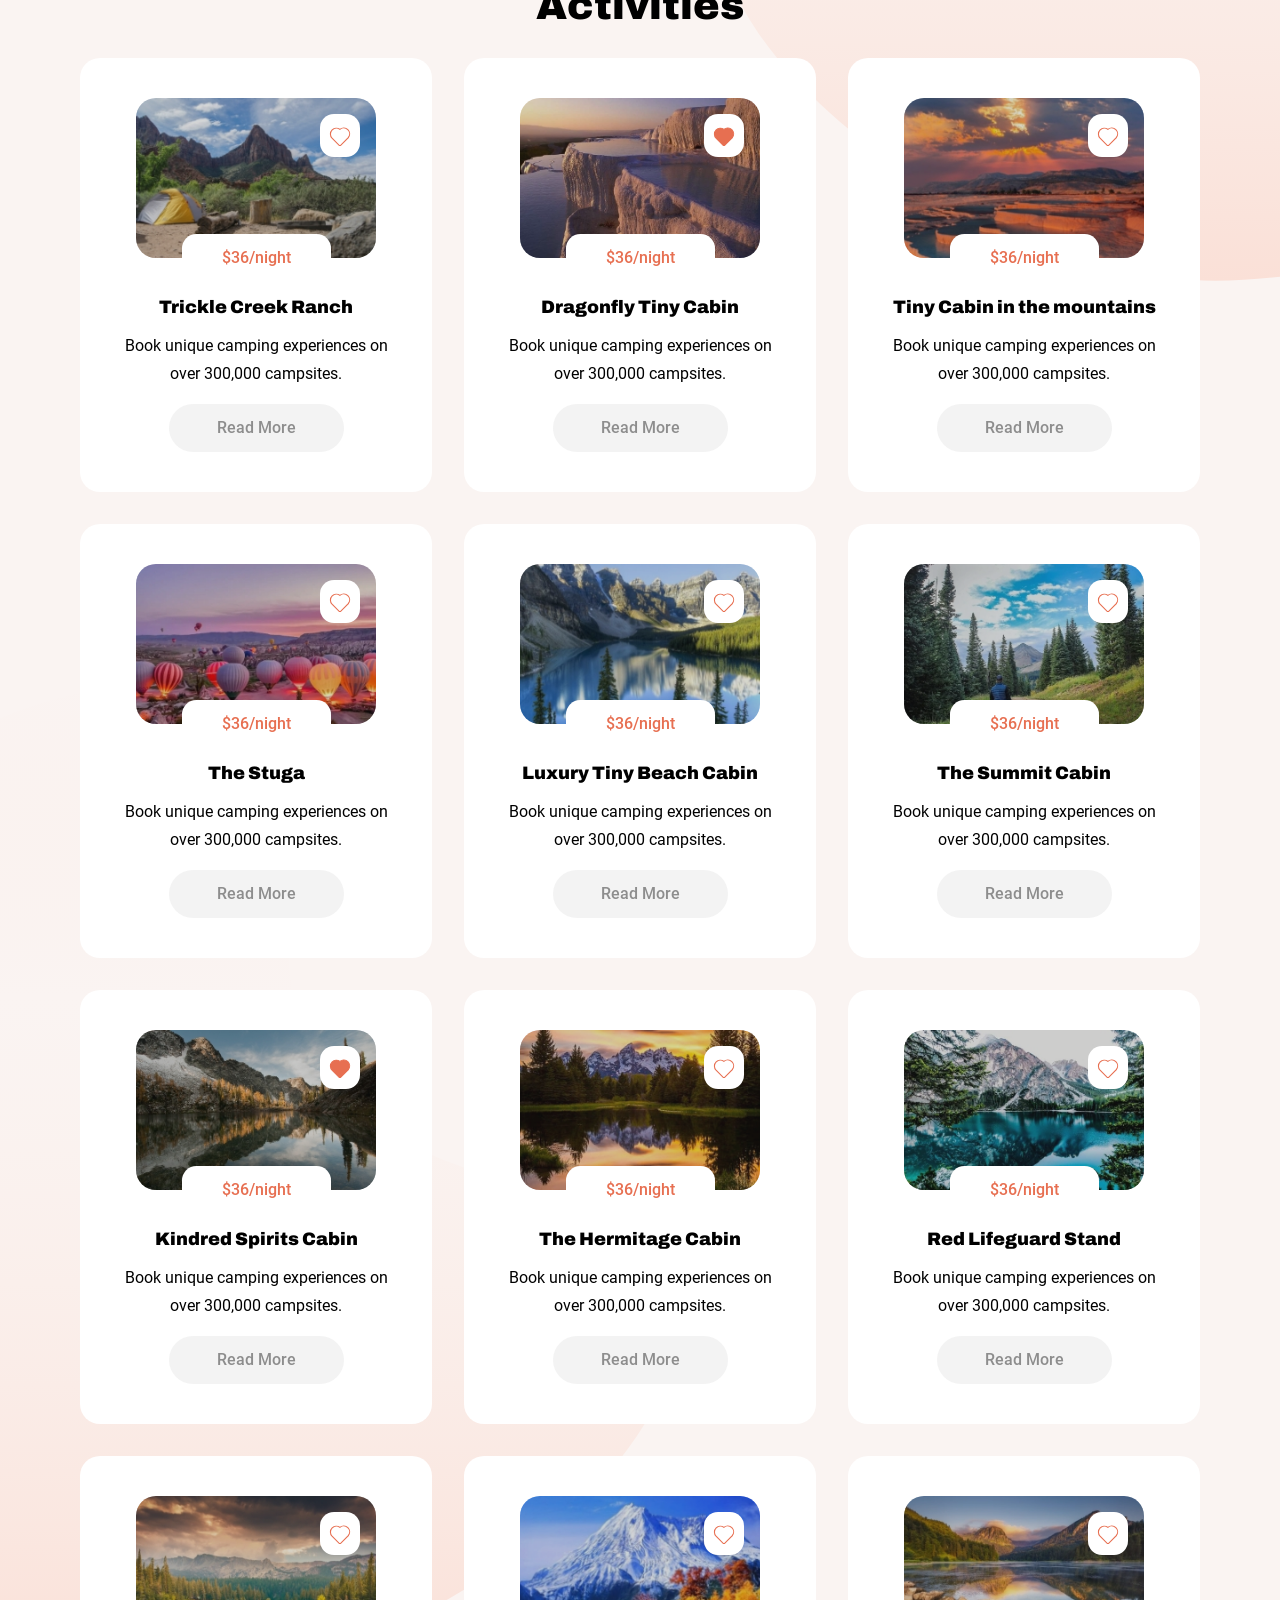
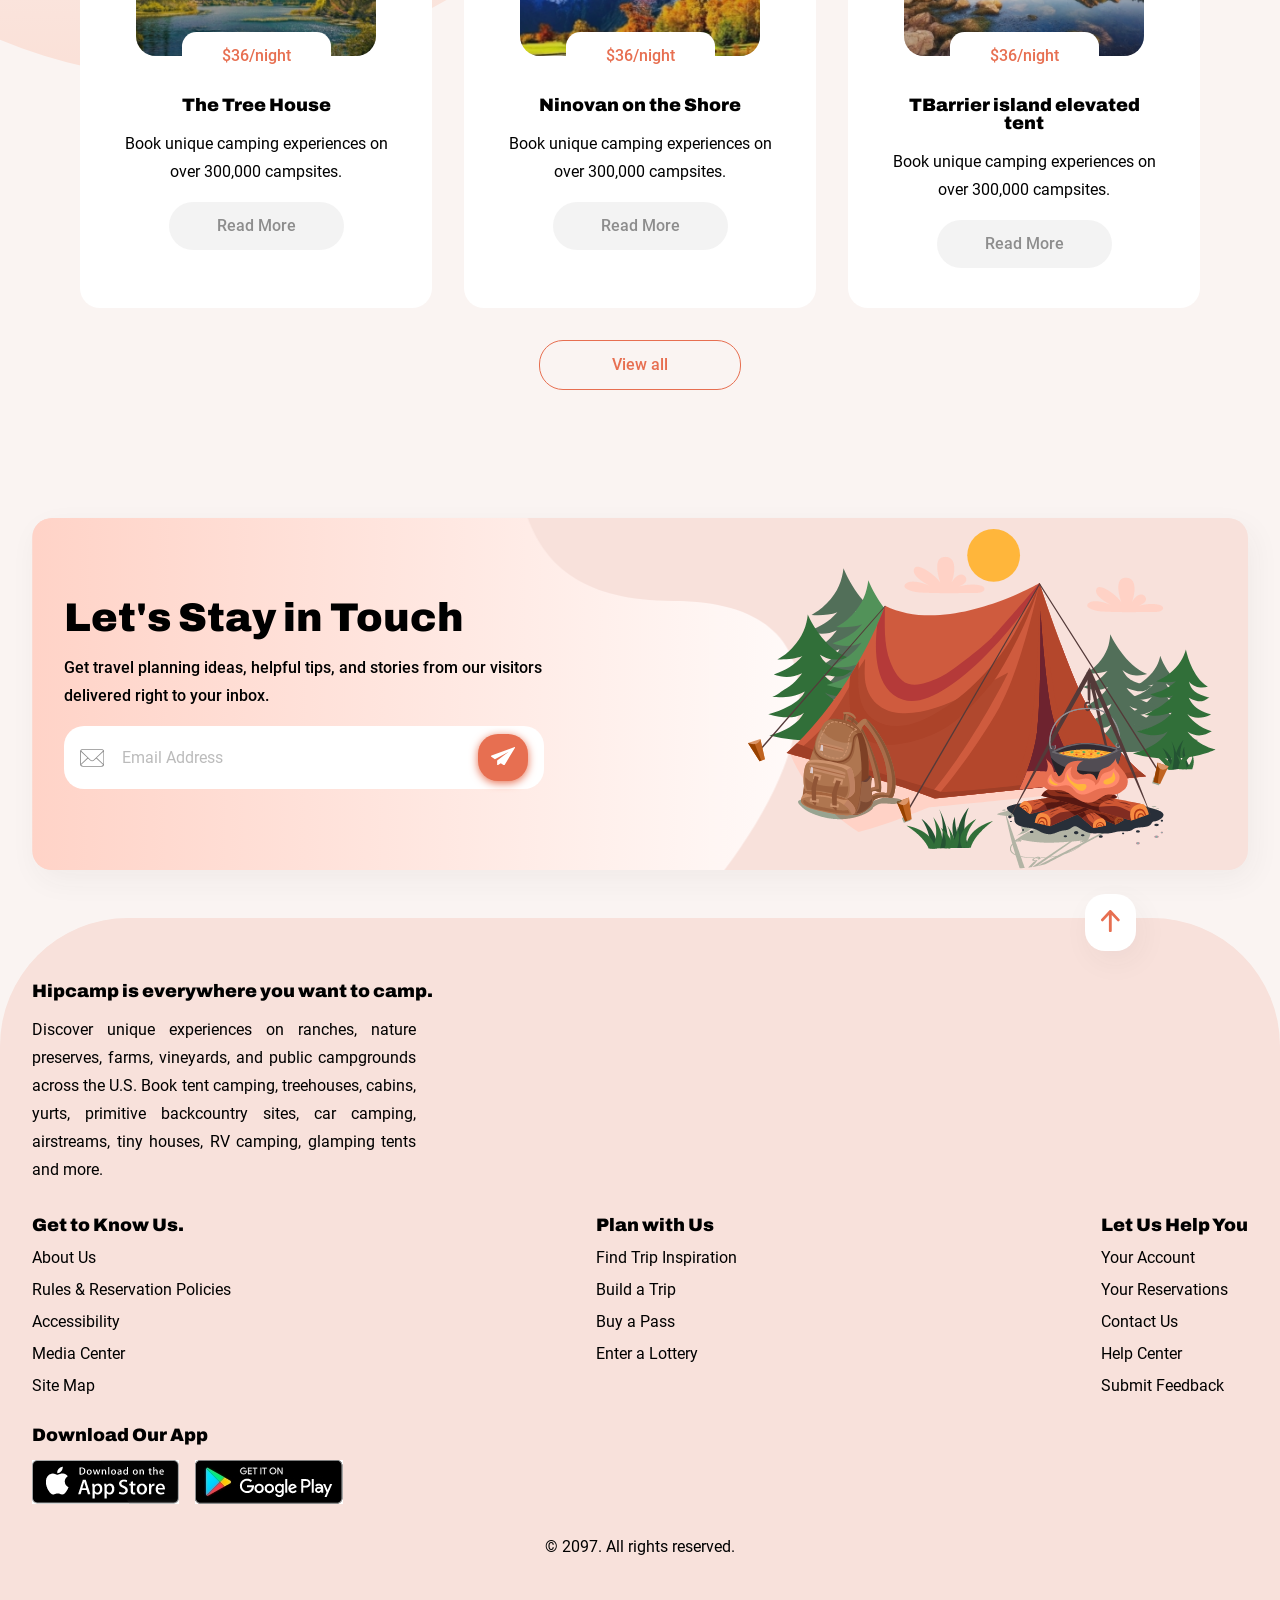
==== commit dfa42933: "Add All scripts[ex:UpArrow]" ====
--- a/index/index.html
+++ b/index/index.html
@@ -68,7 +68,7 @@
 
      </section>
 
-    <header class="Header-Container">
+    <header class="Header-Container ALL-CONTENS-ITEMS">
         
         <section class="Header-Top-Container">
             <nav class="Top__navigation-Container">
@@ -97,12 +97,13 @@
                 <div class="navigation-views__Menuicon">
                     <a href="#">
                         <svg xmlns="http://www.w3.org/2000/svg" width="22.487" height="13" viewBox="0 0 22.487 13">
-                            <g id="Group_319" data-name="Group 319" transform="translate(-358.756 -58.5)">
-                              <line id="Line_2" data-name="Line 2" x2="20.487" transform="translate(359.756 59.5)" fill="none" stroke="#e76f51" stroke-linecap="round" stroke-width="2"/>
+                            <g id="MENU-ICON-GROUP" data-name="Group 319" transform="translate(-358.756 -58.5)">
+                              <line id="Line_2" data-name="Line 2" x2="20.487" transform="translate(359.756 60.5)" fill="none" stroke="#e76f51" stroke-linecap="round" stroke-width="2"/>
                               <line id="Line_3" data-name="Line 3" x2="20.487" transform="translate(359.756 65.5)" fill="none" stroke="#e76f51" stroke-linecap="round" stroke-width="2"/>
                               <line id="Line_4" data-name="Line 4" x2="20.487" transform="translate(359.756 70.5)" fill="none" stroke="#e76f51" stroke-linecap="round" stroke-width="2"/>
                             </g>
                           </svg>
+                          
                     </a>
                 </div>
             </nav>
@@ -178,7 +179,7 @@
 
 
     
-    <main class="Main-Container">
+    <main class="Main-Container ALL-CONTENS-ITEMS">
         <div class="Shape_Container Main-StarShapeTop">
             <svg xmlns="http://www.w3.org/2000/svg" xmlns:xlink="http://www.w3.org/1999/xlink" width="1008.931" height="1025.749" viewBox="0 0 1008.931 1025.749"><defs><linearGradient id="a" x1="0.5" x2="0.5" y2="1" gradientUnits="objectBoundingBox"><stop offset="0" stop-color="#faf4f2"/><stop offset="0.316" stop-color="#faeee9" stop-opacity="0"/><stop offset="1" stop-color="#fae0d7"/></linearGradient></defs><path d="M501.2,0c283.253,0,512.875,229.622,512.875,512.875S784.458,1025.749,501.2,1025.749-254.276,629.973,182.739,512.875,217.952,0,501.2,0Z" transform="translate(-5.148)" fill="url(#a)"/></svg>
         </div>
@@ -431,7 +432,7 @@
 
 
 
-    <footer class="Footer-Container">
+    <footer class="Footer-Container ALL-CONTENS-ITEMS">
         <div class="_Container-EmailSection">
 
             
@@ -567,5 +568,8 @@
 
         </section>
     </footer>
+
+
+    <script src="../scripts/app.js"></script>
 </body>
 </html>
--- a/styles/Basic_Styles/HeaderStyle.css
+++ b/styles/Basic_Styles/HeaderStyle.css
@@ -61,6 +61,7 @@
     padding: 1rem 0.75rem;
     background-color: white;
     border-radius: var(--box_border_radius);
+    cursor: pointer;
 }
 
 .navigation-left-views__text a{
@@ -95,9 +96,9 @@
 /*******************************************************************************************/
 
 .Header_SidePanel{
-    /* display: none; */
+    display: none;
     position: fixed;
-    display: flex;
+    /* display: flex; */
     flex-direction: column;
     left: 0;
     top: 0;
@@ -158,8 +159,8 @@
     padding-top: var(--dist);
     overflow-y: auto;
 }
-header , main , footer{
-    filter: blur(8.6px);
+.ALL-CONTENS-ITEMS{
+    transition: filter 500ms ease 10ms ;
 }
 .SidePanel__navigation-left-views__items{
     padding: 0 1rem;
--- a/styles/Trans_Anim_Styles/TransAndAnim_HEADER.css
+++ b/styles/Trans_Anim_Styles/TransAndAnim_HEADER.css
@@ -10,6 +10,7 @@
         transform: rotate(360deg);
     }
 }
+
 
 
 .__nav-buttons{
@@ -66,7 +67,8 @@
     content: "# ";
     color: transparent;
     position: relative;
-    text-shadow: 0px 0px 10px greenyellow;
+    font-weight: bold;
+    text-shadow: 0px 0px 10px greenyellow , 1px 1px 4px black ;
     animation: Light_Blinking 600ms 500ms infinite alternate linear;
 }
 
@@ -77,4 +79,96 @@
     100%{
         color: greenyellow;
     }   
+}
+
+@keyframes OpenMenuANIM {
+    0%{
+        translate: calc(-1*(100vw)) 0 0;
+    }
+    100%{
+        translate: 0 0 0;
+        opacity: 1;
+
+    }
+}
+
+@keyframes CloseMenuANIM {
+    0%{
+        translate: 0 0 0;
+    }
+    100%{
+        translate: calc(-1*(100vw)) 0 0;
+    }
+}
+
+.OpenMenuANIM_class{
+    animation: OpenMenuANIM 500ms ease 10ms 1 normal forwards;
+}
+.CloseMenuANIM_class{
+    animation: CloseMenuANIM 500ms ease-in-out 10ms 1 normal forwards;
+}
+._DisableBody_MenuActivated{
+    filter: blur(8.6px);
+    pointer-events: none;  
+}
+._DIS-DisableBody_MenuActivated{
+    filter: initial;
+    pointer-events: initial;  
+}
+
+
+@keyframes CloseANIM_ICON_LINE4 {
+    0%{
+        translate: 0 0 0;
+    }
+    100%{
+        translate: 0 -5px 0;
+    }
+}
+
+@keyframes CloseANIM_ICON_LINE2 {
+    0%{
+        translate: 0 0 0;
+    }
+    100%{
+        translate: 0 5px 0;
+        opacity: 0;
+    }
+}
+
+@keyframes OpenANIM_ICON_LINE4 {
+    0%{
+        translate: 0 -5px 0;
+    }
+    100%{
+        translate: 0 0 0;
+        opacity: 1;
+    }
+}
+
+@keyframes OpenANIM_ICON_LINE2 {
+    0%{
+        translate: 0 5px 0;
+    }
+    100%{
+        translate: 0 0 0;
+        opacity: 1;
+    }
+}
+
+._4_colapsLines__MENU-ICON-GROUP{
+    animation: CloseANIM_ICON_LINE4 500ms ease 0ms 1 normal forwards;
+
+}
+._2_colapsLines__MENU-ICON-GROUP{
+    animation: CloseANIM_ICON_LINE2 500ms ease 0ms 1 normal forwards;
+
+}
+._4_RisesLines__MENU-ICON-GROUP{
+    animation: OpenANIM_ICON_LINE4 500ms ease 100ms 1 normal forwards;
+
+}
+._2_RisesLines__MENU-ICON-GROUP{
+    animation: OpenANIM_ICON_LINE2 500ms ease 100ms 1 normal forwards;
+
 }
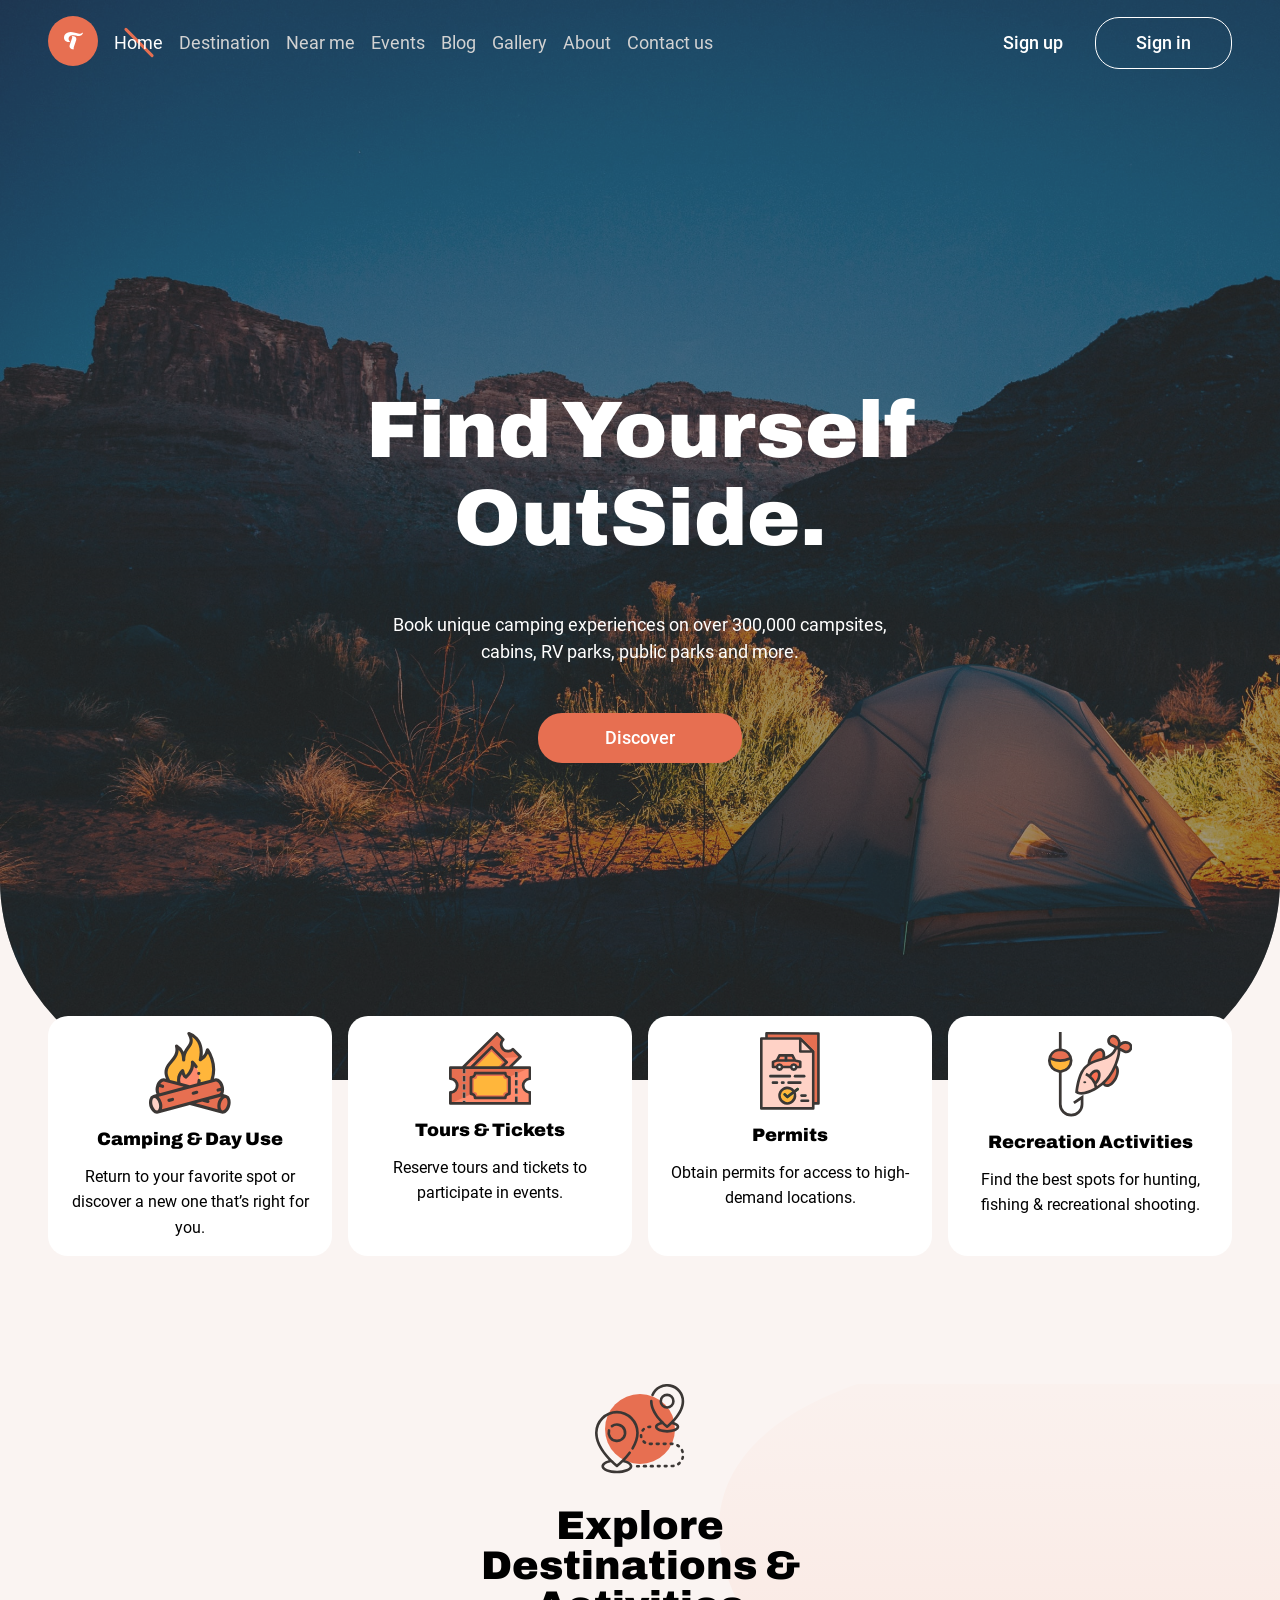
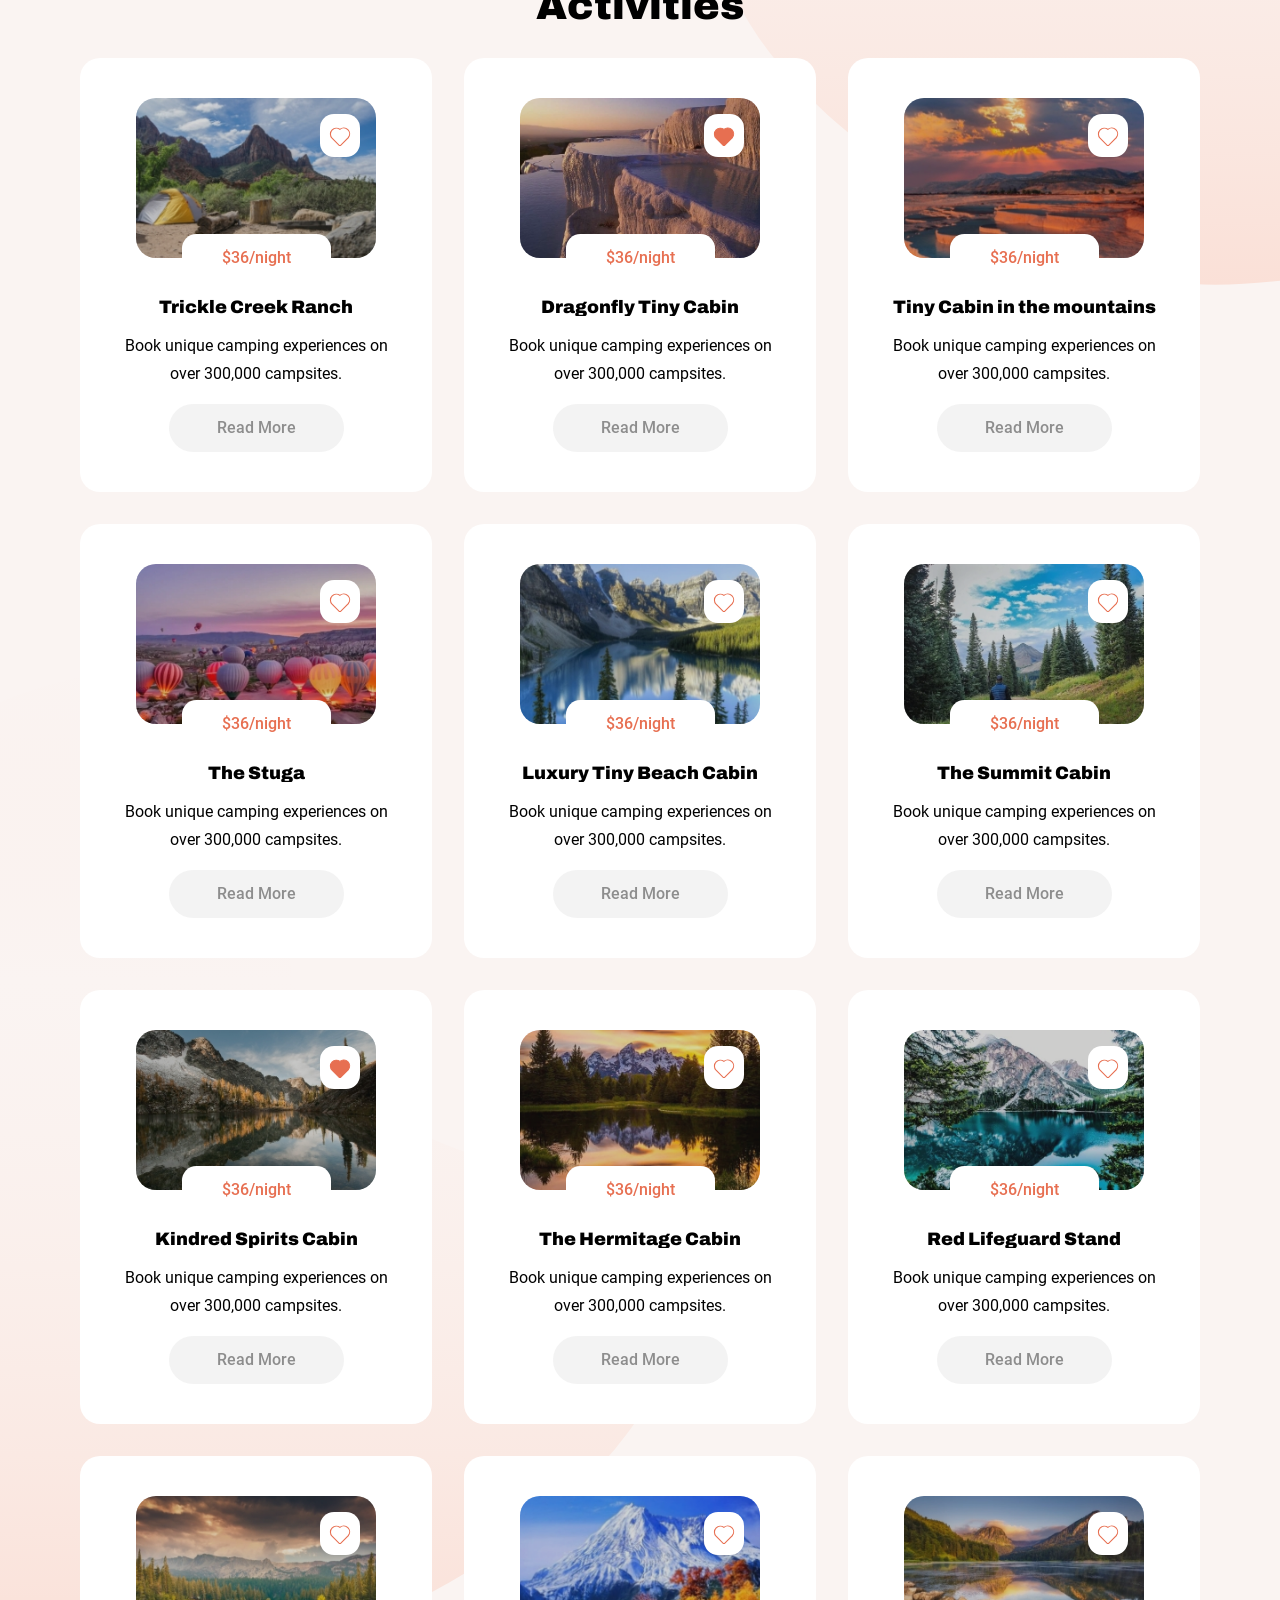
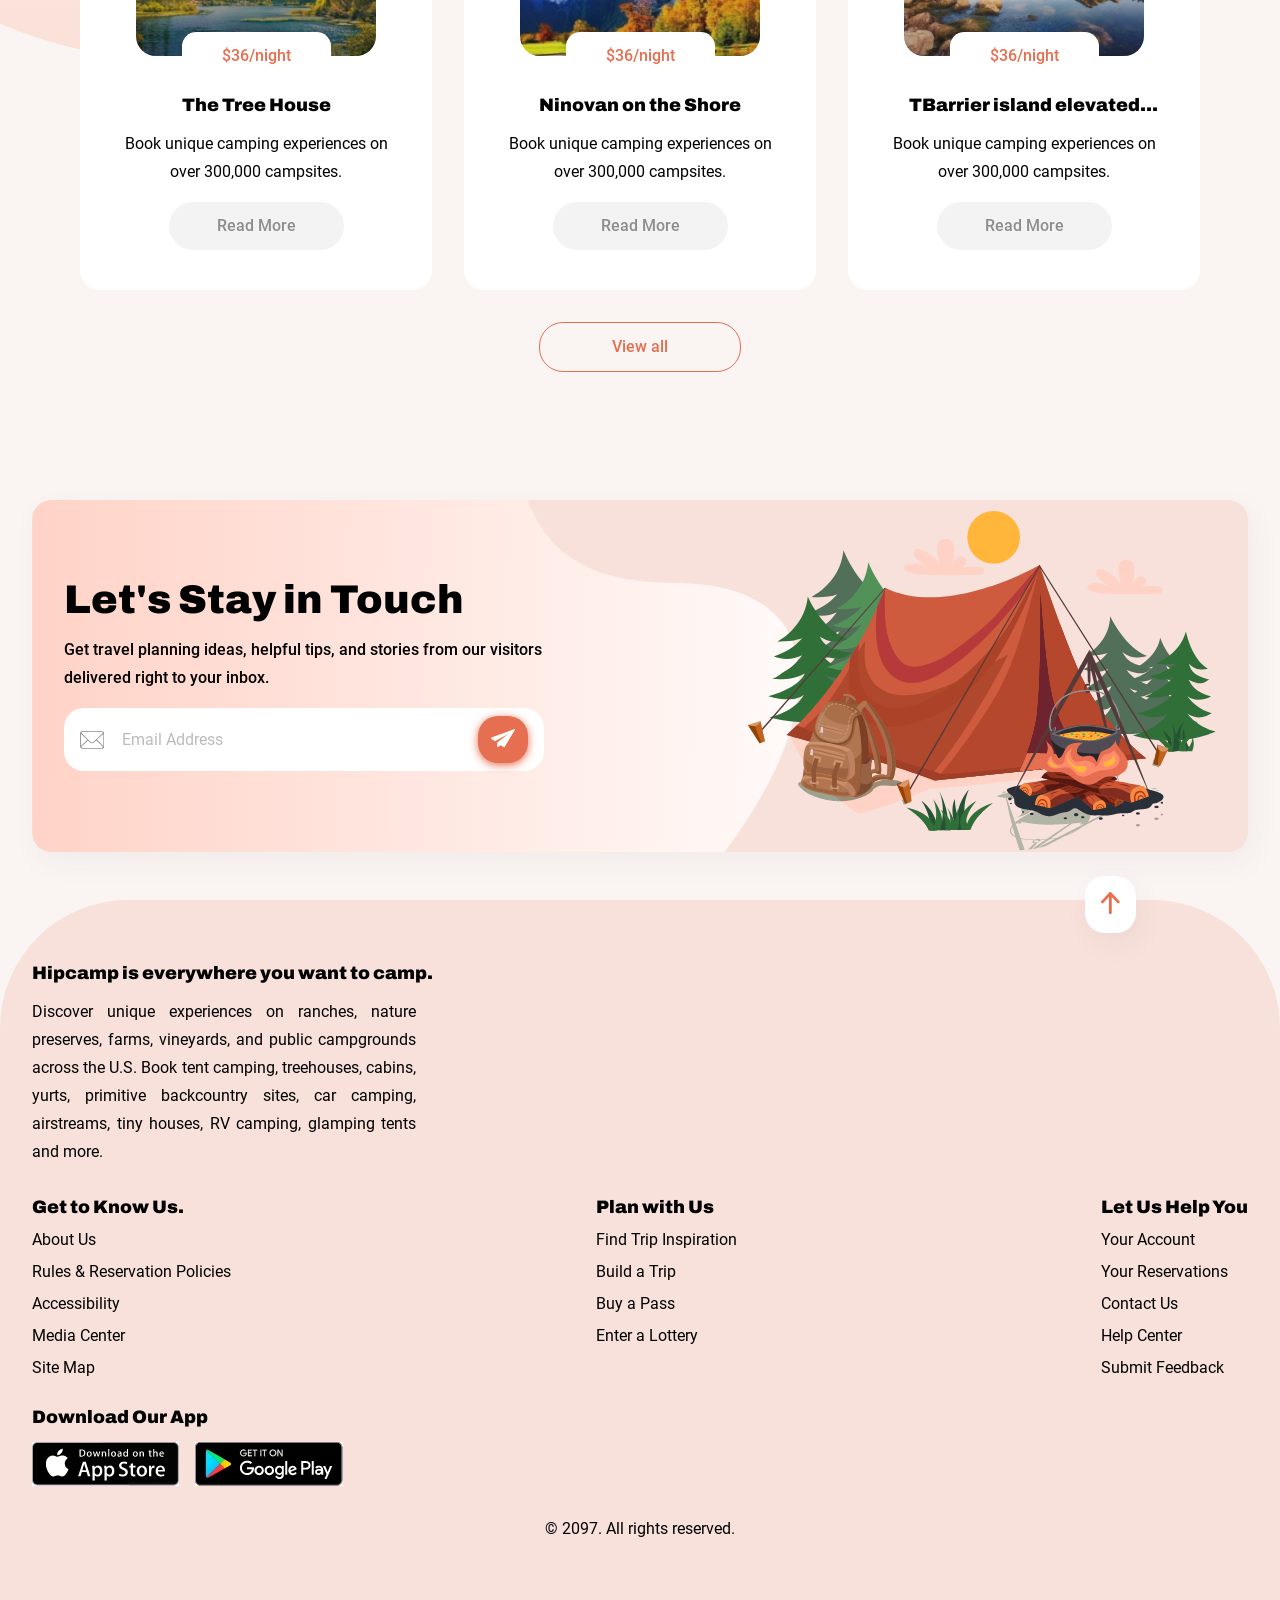
==== commit 2a9e8d0d: "Denug : Selectable+LineClimb+ScroolSmooth" ====
--- a/index/index.html
+++ b/index/index.html
@@ -68,7 +68,7 @@
 
      </section>
 
-    <header class="Header-Container ALL-CONTENS-ITEMS">
+    <header class="Header-Container ALL-CONTENS-ITEMS ">
         
         <section class="Header-Top-Container">
             <nav class="Top__navigation-Container">
@@ -110,10 +110,10 @@
 
             <section class="Container_Top__title-Continer">
                 <div class="Top__title-Continer">
-                    <div class="Top__title--items   __title--item-tilte">
-                        <h1>Find Yourself OutSide.</h1>
-                    </div>
-                    <div class="Top__title--items  __title--item-detail">
+                    <div class="Top__title--items   __title--item-tilte  selectable">
+                        <h1 id="MAIN_WEB_TITLE">Find Yourself OutSide.</h1>
+                    </div>
+                    <div class="Top__title--items  __title--item-detail selectable">
                         <p>Book unique camping experiences on over 300,000 campsites, cabins, RV parks, public parks and more.</p>
                     </div>
                     <div class="Top__title--items  __title--item-button">
@@ -124,7 +124,7 @@
 
         </section>
 
-        <section class="Header-Bottom-Container">
+        <section class="Header-Bottom-Container selectable">
             <div class="Header-Bottom-Container__item-Continer">
                 <div class="Header-Bottom-Container__items-icon">
                     <svg xmlns="http://www.w3.org/2000/svg" width="81.718" height="81.654" viewBox="0 0 81.718 81.654"><g transform="translate(0 1.595)"><ellipse cx="4.784" cy="7.974" rx="4.784" ry="7.974" transform="translate(0 64.202) rotate(-15.009)" fill="#ffd2c6"/><path d="M28.8,317.021c2.552-.684,5.545,2.21,6.685,6.464s-.005,8.257-2.558,8.941l32.106-8.6L94.7,315.873a2.971,2.971,0,0,0,.855-.383c1.939-1.263,2.706-4.813,1.7-8.557-1.14-4.254-4.133-7.148-6.685-6.464l-3.788,1.015-13.1,3.511-8.648,2.317L34.517,315.49Z" transform="translate(-24.195 -254.061)" fill="#e76f51" fill-rule="evenodd"/><path d="M286.522,395.186Zm-.855.383L256,403.518l32.106,8.6c-2.552-.684-3.7-4.687-2.558-8.941s4.133-7.148,6.685-6.464l-5.712-1.531A2.969,2.969,0,0,1,285.668,395.569Z" transform="translate(-215.158 -333.757)" fill="#e76f51" fill-rule="evenodd"/><ellipse cx="7.974" cy="4.784" rx="7.974" ry="4.784" transform="translate(68.344 77.133) rotate(-74.991)" fill="#e76f51"/><path d="M53.322,315.491l30.521-8.178-10.568-2.832-10.228-2.74L58.3,300.47c-2.552-.684-5.545,2.21-6.685,6.464C50.615,310.678,51.383,314.228,53.322,315.491Z" transform="translate(-43 -254.062)" fill="#e76f51" fill-rule="evenodd"/><path d="M186.27,210.689l10.568,2.832,8.648-2.317c2.776-11.318-2.276-18.89-6.024-22.422,1.116,9.33-6.7,14.991-6.7,14.991-2.791-2.073-3.11-6.379-3.11-6.379-3.649,3.649-4.961,7.633-3.383,13.3Z" transform="translate(-155.995 -160.269)" fill="#ff8a6c" fill-rule="evenodd"/><path d="M120.047,60.42c-1.578-5.663-.266-9.646,3.383-13.3,0,0,.319,4.306,3.11,6.379,0,0,7.814-5.662,6.7-14.991,3.748,3.532,8.8,11.1,6.024,22.422l13.1-3.511c6.324-16.937-4.075-31.235-4.075-31.235a14.4,14.4,0,0,1-7.177,9.967C145.978,14.387,129.711,10,129.711,10c7.254,13.2-5.263,12.039-5.263,26.314,0-5.84-1.754-10.207-7.1-13.795,3.943,15.923-18.359,16.993-7.533,35.16Z" transform="translate(-89.772 -10.001)" fill="#ffb63b" fill-rule="evenodd"/></g><g transform="translate(0.016)"><path d="M81.256,67.249a5.7,5.7,0,0,0-3.784-4.233l-3.332-.893a7.94,7.94,0,0,0,.549-1.407,12.724,12.724,0,0,0-.1-6.66c-1.389-5.183-5.183-8.518-8.638-7.592l-.962.258a35.492,35.492,0,0,0-.566-20.169,36.758,36.758,0,0,0-4.633-9.706,1.595,1.595,0,0,0-2.859.656,12.516,12.516,0,0,1-3.351,6.539c1.126-9.475-1.95-15.288-4.952-18.6A18.966,18.966,0,0,0,40.338.056a1.595,1.595,0,0,0-1.813,2.308C42.093,8.856,40.516,11,37.9,14.539a26.973,26.973,0,0,0-3.226,5.224,16.847,16.847,0,0,0-6.225-6.972A1.595,1.595,0,0,0,26.015,14.5c1.575,6.36-1.55,10.046-4.859,13.948-3.791,4.472-8.034,9.479-4.192,18.355L15.7,46.463c-3.455-.926-7.25,2.409-8.638,7.592a11.7,11.7,0,0,0,.451,8.067l-3.333.893A5.7,5.7,0,0,0,.4,67.249,13.622,13.622,0,0,0,3.74,79.727a6.2,6.2,0,0,0,4.229,1.927A4.487,4.487,0,0,0,9.133,81.5h0l31.692-8.492L72.519,81.5a4.513,4.513,0,0,0,1.172.154c3.1,0,6.233-3.145,7.466-7.746a12.727,12.727,0,0,0,.1-6.661Zm-14.478-17.7c1.457-.39,3.787,1.81,4.732,5.336.074.277.137.555.189.833l-2.944.789a1.595,1.595,0,1,0,.825,3.081l2.224-.6a6.692,6.692,0,0,1-.181.85,2.681,2.681,0,0,1-1.543,2.03L12.935,77.18a12.656,12.656,0,0,0-.117-6.573,12.771,12.771,0,0,0-3.18-5.752ZM23.589,30.51c2.847-3.358,6-7.08,6.043-12.6,2.4,2.566,3.432,5.675,3.432,10.005a1.595,1.595,0,0,0,3.19,0c0-5.763,2.143-8.669,4.215-11.478,2.272-3.081,4.441-6.023,2.665-11.523a16.291,16.291,0,0,1,3.233,2.785c4.139,4.657,5.283,11.288,3.4,19.709a1.595,1.595,0,0,0,2.254,1.782,16.01,16.01,0,0,0,6.942-7.5,37.34,37.34,0,0,1,2.454,5.94,31.419,31.419,0,0,1-.065,20.07l-9.817,2.63c.09-.58.163-1.157.216-1.728a1.595,1.595,0,0,0-3.176-.293,25.921,25.921,0,0,1-.449,2.934l-7.3,1.956-9.252-2.479a10.392,10.392,0,0,1,1.26-8.525A9.123,9.123,0,0,0,35.8,46.379a1.6,1.6,0,0,0,1.887.011c.3-.215,6.21-4.59,7.3-12.067.247.353.494.728.736,1.127A1.595,1.595,0,0,0,48.447,33.8a23.5,23.5,0,0,0-3.9-4.849,1.595,1.595,0,0,0-2.677,1.35,13.912,13.912,0,0,1-2.592,9.8,18.188,18.188,0,0,1-2.453,2.845A9.373,9.373,0,0,1,35.232,38.6a1.595,1.595,0,0,0-2.718-1.01C28.929,41.176,27.52,45.1,28.169,49.8l-7.087-1.9c-4.917-8.637-1.632-12.512,2.508-17.4ZM10.1,55.064l3.04.815a1.595,1.595,0,0,0,.825-3.081l-2.648-.71c1.1-1.824,2.544-2.816,3.56-2.544l19.79,5.3L10.718,61.263C9.836,60.173,9.406,57.809,10.1,55.064Zm-6.52,18.02a9.653,9.653,0,0,1-.113-4.958A2.681,2.681,0,0,1,5.006,66.1a1.34,1.34,0,0,1,.348-.044,3.113,3.113,0,0,1,2,1.031,9.652,9.652,0,0,1,2.381,4.35c.945,3.527.025,6.6-1.43,6.987a2.682,2.682,0,0,1-2.351-.986,9.651,9.651,0,0,1-2.381-4.35Zm49.9-3.466c.025.008.049.017.074.024l4.917,1.317a1.594,1.594,0,0,0,1.107-2.975l11.327-3.035a4.456,4.456,0,0,0,.632-.222l.477.128a13.626,13.626,0,0,0-3.3,12.325L46.988,71.358Zm24.6,3.466c-.945,3.527-3.28,5.726-4.732,5.336s-2.375-3.461-1.43-6.987a9.65,9.65,0,0,1,2.381-4.35,3.112,3.112,0,0,1,2-1.031,1.347,1.347,0,0,1,.348.044,2.681,2.681,0,0,1,1.543,2.03A9.651,9.651,0,0,1,78.077,73.083Z" transform="translate(0.001 -0.001)" fill="#3b3735"/><path d="M301.967,250.476a1.6,1.6,0,1,0,1.6-1.595h0A1.594,1.594,0,0,0,301.967,250.476Z" transform="translate(-253.809 -209.19)" fill="#3b3735"/><path d="M116.819,417.224a1.6,1.6,0,0,0,.414-.055l3.513-.941a1.595,1.595,0,1,0-.825-3.081l-3.513.941a1.595,1.595,0,0,0,.412,3.136Z" transform="translate(-96.848 -347.213)" fill="#3b3735"/><path d="M268.806,372.174a1.6,1.6,0,0,0,.414-.055l3.513-.941a1.595,1.595,0,0,0-.825-3.081l-3.513.941a1.6,1.6,0,0,0,.412,3.136Z" transform="translate(-224.597 -309.347)" fill="#3b3735"/></g></svg>
@@ -179,7 +179,7 @@
 
 
     
-    <main class="Main-Container ALL-CONTENS-ITEMS">
+    <main class="Main-Container ALL-CONTENS-ITEMS ">
         <div class="Shape_Container Main-StarShapeTop">
             <svg xmlns="http://www.w3.org/2000/svg" xmlns:xlink="http://www.w3.org/1999/xlink" width="1008.931" height="1025.749" viewBox="0 0 1008.931 1025.749"><defs><linearGradient id="a" x1="0.5" x2="0.5" y2="1" gradientUnits="objectBoundingBox"><stop offset="0" stop-color="#faf4f2"/><stop offset="0.316" stop-color="#faeee9" stop-opacity="0"/><stop offset="1" stop-color="#fae0d7"/></linearGradient></defs><path d="M501.2,0c283.253,0,512.875,229.622,512.875,512.875S784.458,1025.749,501.2,1025.749-254.276,629.973,182.739,512.875,217.952,0,501.2,0Z" transform="translate(-5.148)" fill="url(#a)"/></svg>
         </div>
@@ -189,7 +189,7 @@
 
 
         
-        <section class="Main-Container__text-title ARC-Black__title-2">
+        <section class="Main-Container__text-title ARC-Black__title-2 selectable">
             <h3 >Explore Destinations & Activities</h3>
         </section>
 
@@ -432,7 +432,7 @@
 
 
 
-    <footer class="Footer-Container ALL-CONTENS-ITEMS">
+    <footer class="Footer-Container ALL-CONTENS-ITEMS ">
         <div class="_Container-EmailSection">
 
             
@@ -441,10 +441,10 @@
                </div>
 
                 <div class="Footer-Conainer___EmailBoxContainer">
-                    <div class="__tilte-Top-Footer">
+                    <div class="__tilte-Top-Footer selectable">
                         <h2 class="ARC-Black__title-2">Let's Stay in Touch</h2>
                     </div>
-                    <div class="__text-Top-Footer">
+                    <div class="__text-Top-Footer selectable">
                         <p>Get travel planning ideas, helpful tips, and stories from our visitors delivered right to your inbox.</p>
                     </div>
                     <form action="index.html" method="get" autocomplete="on" class="__emailbox-Top-Footer">
@@ -470,7 +470,7 @@
         <section class="Footer-Container__Bottm-Footer-More-Acc-Links-Container">
 
             
-            <a href="#" class="Footer-Container__Bottm-Footer-More-Acc-Links-Container__Goto_FirstOFweb-Button">
+            <a href="#MAIN_WEB_TITLE" class="Footer-Container__Bottm-Footer-More-Acc-Links-Container__Goto_FirstOFweb-Button">
                 <svg xmlns="http://www.w3.org/2000/svg" width="18.68" height="22.175" viewBox="0 0 18.68 22.175">
                     <path id="Path_958" data-name="Path 958" d="M22.175,9.358a1.43,1.43,0,0,0-1.43-1.43H5.063l5.813-5.42A1.43,1.43,0,1,0,8.923.421L.455,8.311a1.43,1.43,0,0,0,0,2.091L8.923,18.3A1.43,1.43,0,1,0,10.875,16.2L5.063,10.788H20.746A1.43,1.43,0,0,0,22.175,9.358Z" transform="translate(18.68) rotate(90)" fill="#e76f51"/>
                   </svg>                  
@@ -479,10 +479,10 @@
             <nav class="BottomFooter__MoreAccLinkes">
                 <div class="__MoreInfo-Container">
                     <div class="Text_Container_bottmFooter">
-                        <div class="BottomFotter__tiltle-text ARC-Black__title-3">
+                        <div class="BottomFotter__tiltle-text ARC-Black__title-3 selectable">
                             <h4> Hipcamp is everywhere you want to camp.</h4>
                         </div>
-                        <div class="BottomFotter__text-text">
+                        <div class="BottomFotter__text-text selectable">
                             <p>Discover unique experiences on ranches, nature preserves, farms, vineyards, and public campgrounds across the U.S. Book tent camping, treehouses, cabins, yurts, primitive backcountry sites, car camping, airstreams, tiny houses, RV camping, glamping tents and more.</p>
                         </div>
                     </div>
@@ -562,7 +562,7 @@
                 </div>
             </nav>
             
-            <div class="BottomFooter__CopyRight REB-Regular__details-2">
+            <div class="BottomFooter__CopyRight REB-Regular__details-2 selectable">
                 <a href="#"><span>&#169;</span> 2097. All rights reserved.</a>
             </div>
 
--- a/styles/Configure_Styles/root.css
+++ b/styles/Configure_Styles/root.css
@@ -12,6 +12,9 @@
 
     --tranns_BUTTON: 100ms ease-in 10ms ;
 
+}
+html{
+    scroll-behavior:smooth ;
 }
 
 *{
@@ -30,7 +33,6 @@
 body{
     background-color: var(--backBODY_color);
      /* background-color: black; */
-    
 }
 .Shape_Container{
     position: absolute;
@@ -52,4 +54,13 @@
 .REB-medium__text-1{
     font-family: "Roboto_Medium";
     font-size: 1rem;
-}+}
+
+
+.selectable{
+    user-select: auto;
+}
+
+a,svg,img,form{
+    user-select: none;
+}
--- a/styles/Basic_Styles/HeaderStyle.css
+++ b/styles/Basic_Styles/HeaderStyle.css
@@ -214,9 +214,7 @@
 }
 
 /*******************************************************************************************/
-.Container_Top__title{
-
-}-Continer{
+.Container_Top__title-Continer{
     width: 100%;
     height: 100%;
     display: flex;
--- a/styles/Basic_Styles/MainStyle.css
+++ b/styles/Basic_Styles/MainStyle.css
@@ -57,6 +57,7 @@
     padding: 2.5rem;
     flex-basis: 0;
     flex-grow: 1;
+    
     background-color: white;
     border-radius: var(--box_border_radius);
     position: relative;
@@ -157,14 +158,25 @@
 .items-title-Main{
     width: 100%;
     text-align: center;
-    text-overflow: clip;
-
+
+    line-clamp: 1;
+    
+
+    display: -webkit-box;
+    -webkit-line-clamp: 1;
+    -webkit-box-orient: vertical;  
+    overflow: hidden;
 }
 
 .items-text{
     width: 100%;
     text-align: center;
     line-height: 1.75;
+
+    display: -webkit-box;
+    -webkit-line-clamp: 2;
+    -webkit-box-orient: vertical;  
+    overflow: hidden;
 }
 
 .items-ReadMore-Button{
--- a/styles/Responsice_Styles/RES_Main.css
+++ b/styles/Responsice_Styles/RES_Main.css
@@ -28,9 +28,26 @@
         flex-direction: column;
         align-items: center;
         gap: 2rem;
+
+
     }
     .ProductList-Container--items{
         width: 100%;
+    }
+
+    .items-title-Main{
+        line-clamp: 4;
+        -webkit-line-clamp: 4;
+        /* display: initial; */
+        /* -webkit-box-orient: initial;  
+        overflow: initial; */
+    }
+    .items-text{
+        line-clamp: 8;
+        -webkit-line-clamp: 8;
+        /* display: initial; */
+        /* -webkit-box-orient: initial;  
+        overflow: initial; */
     }
 }
    
